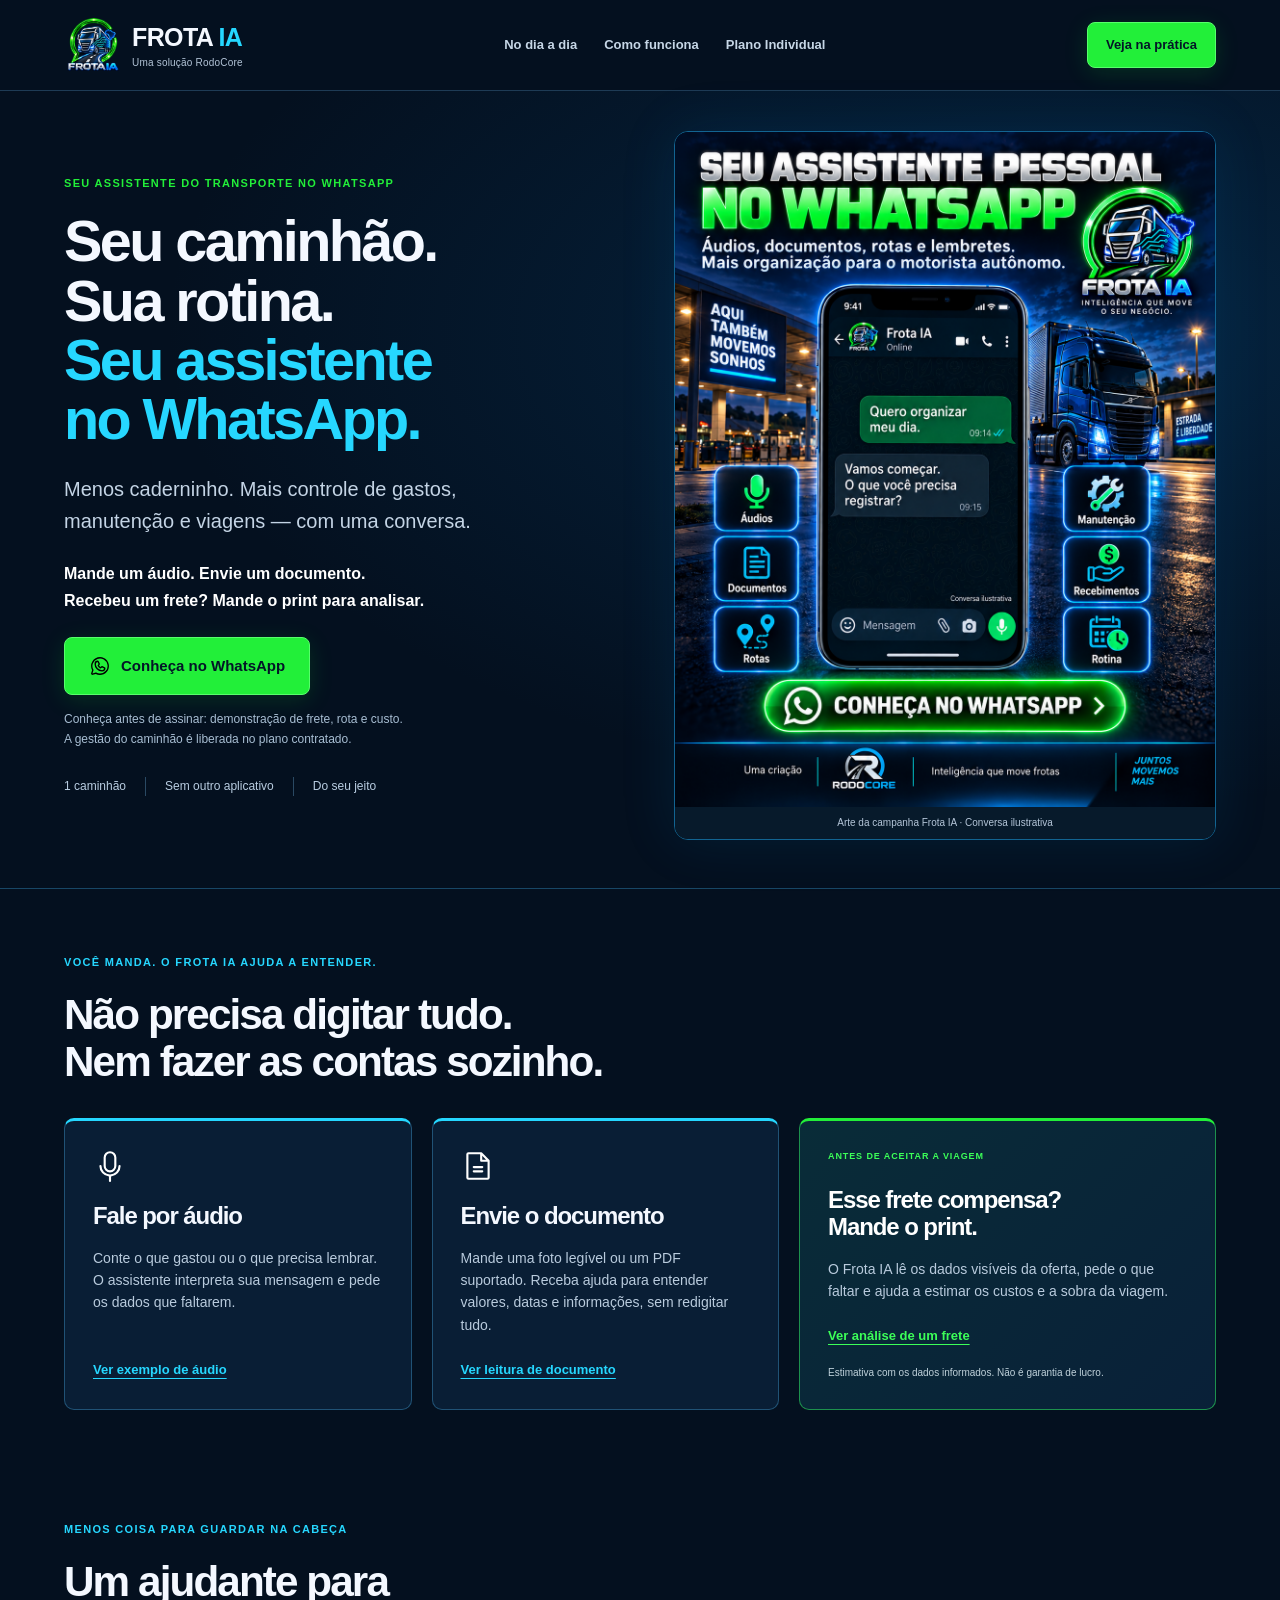
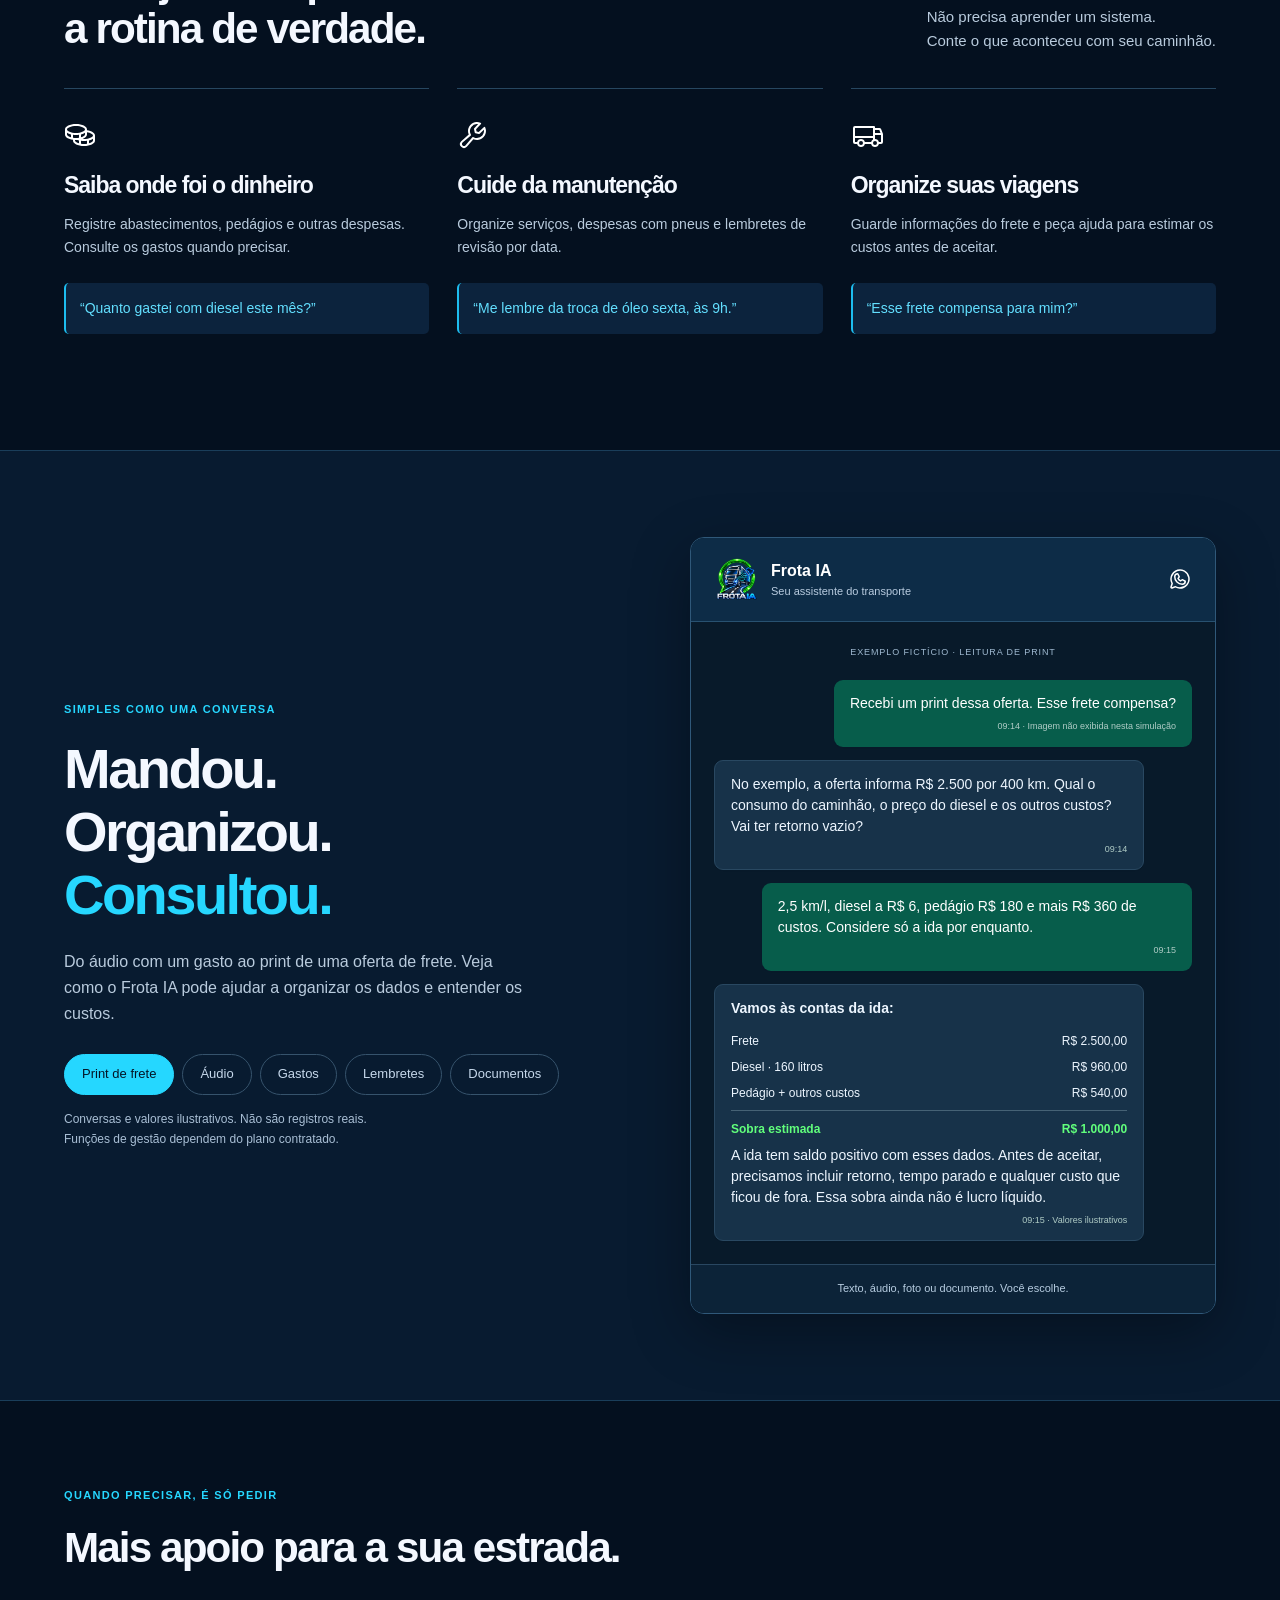
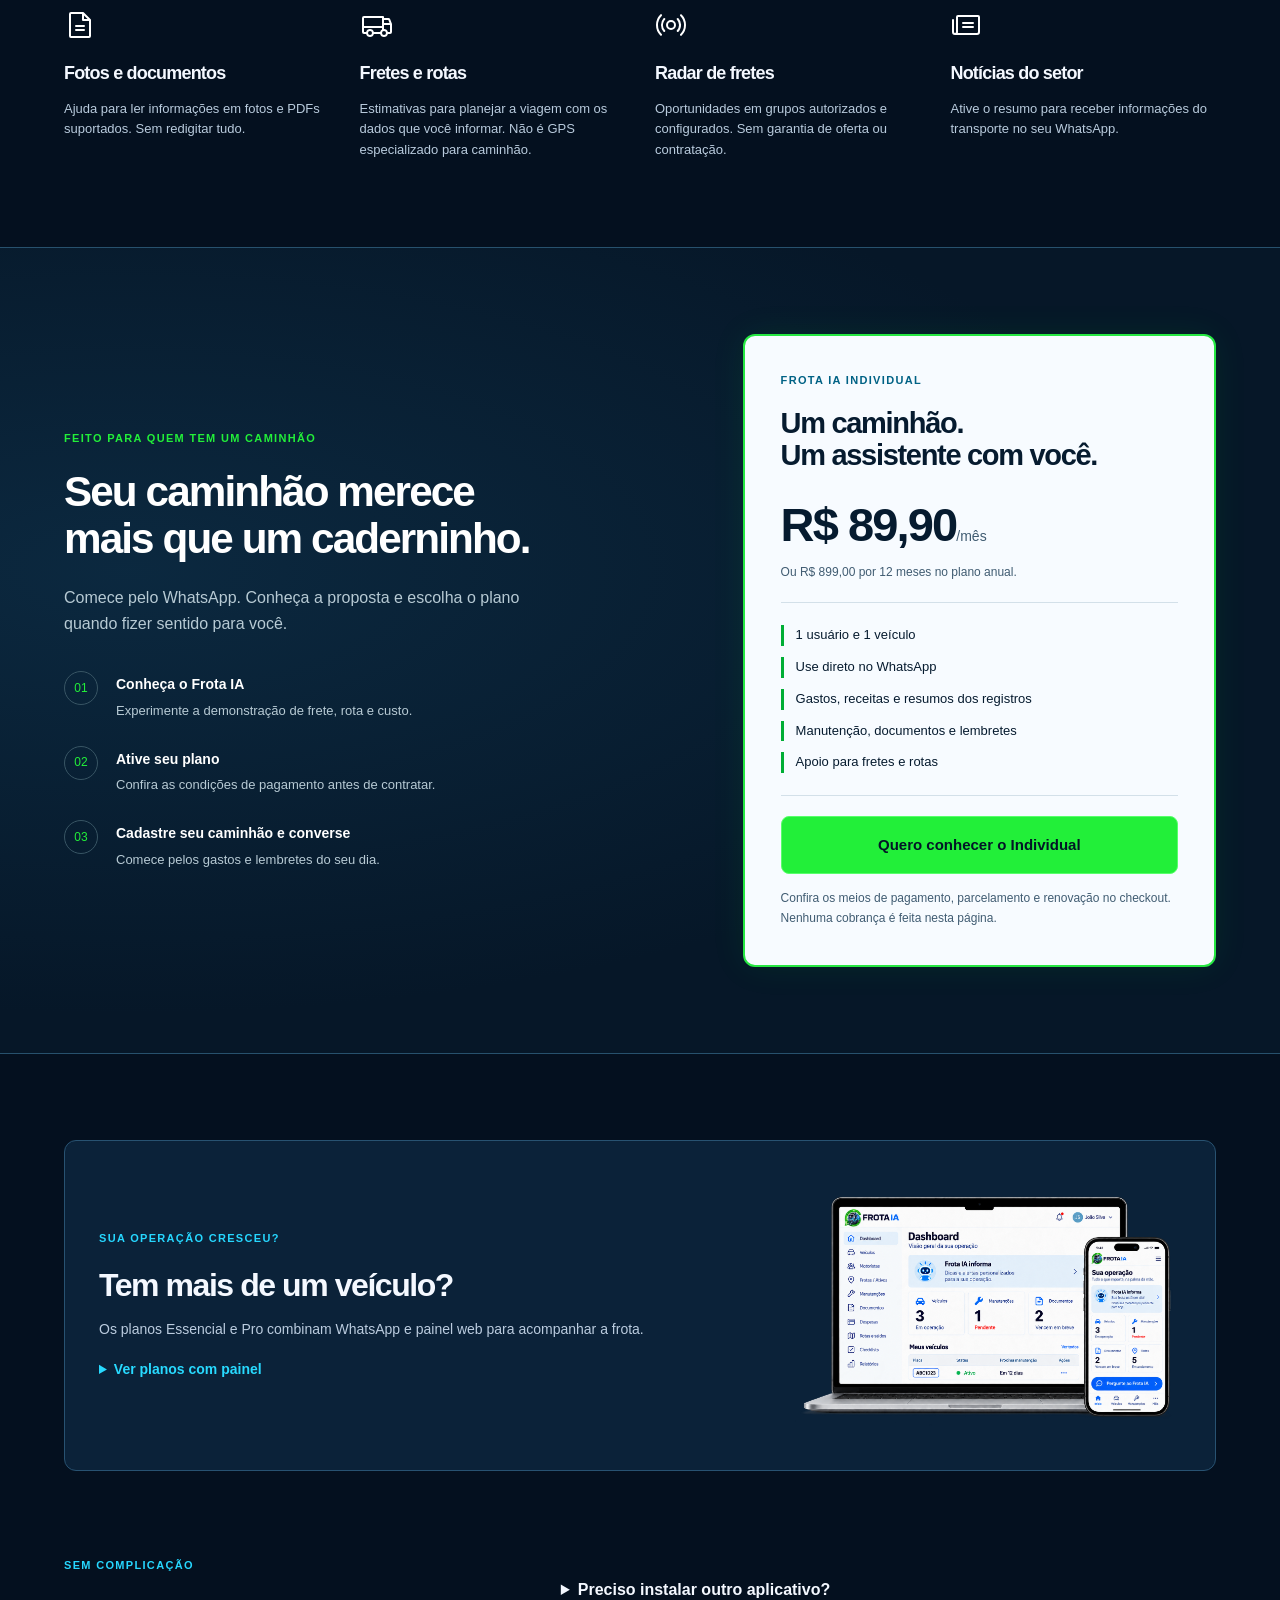
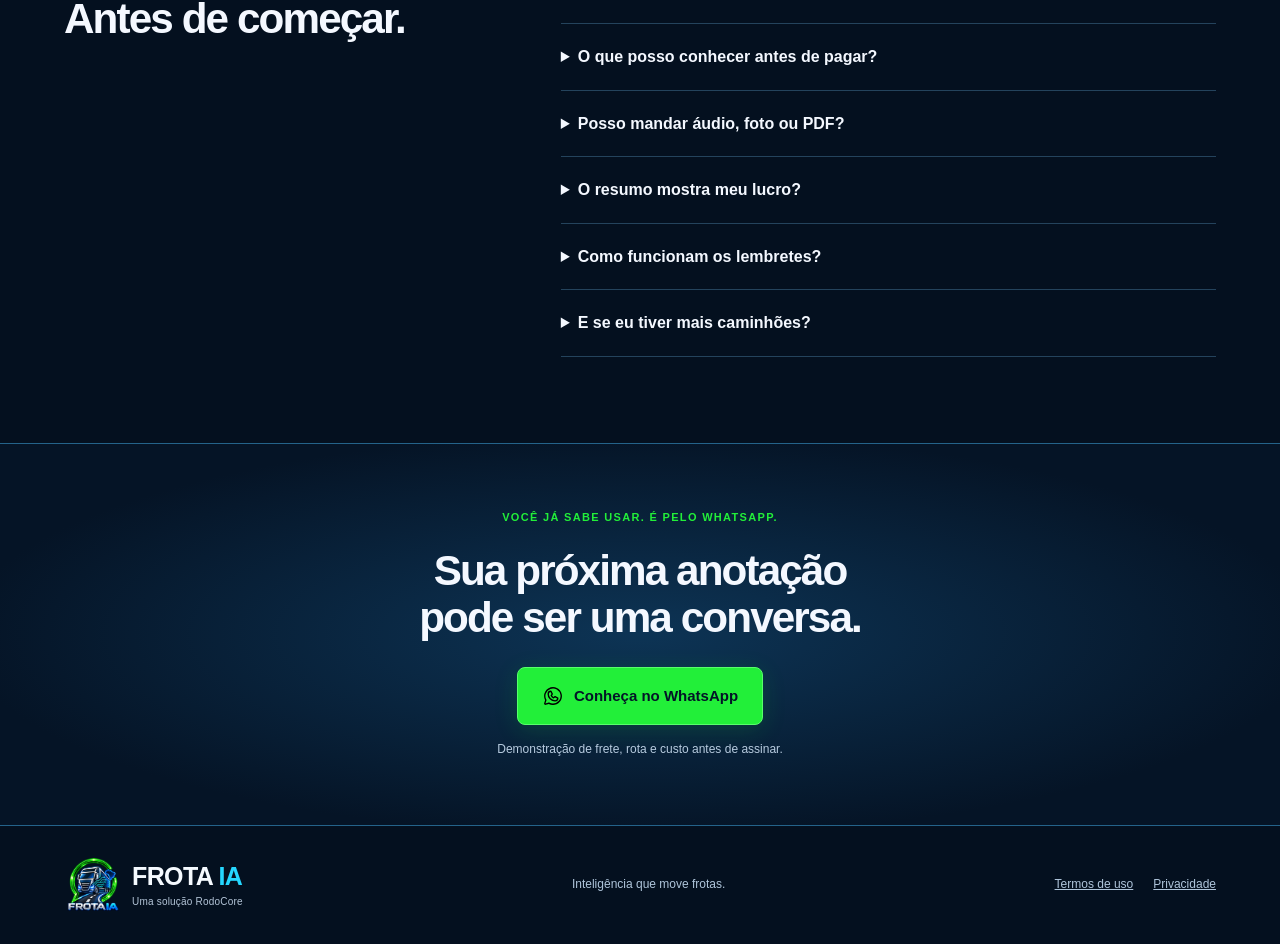
==== index.html @ 6ccd9718 "Publica layout aprovado com identidade verde e foco no WhatsApp" ====
<!doctype html>
<html lang="pt-BR">
<head><meta charset="utf-8"><meta name="viewport" content="width=device-width,initial-scale=1"><meta name="description" content="Seu assistente do transporte no WhatsApp. Envie áudio, fotos, documentos e prints de frete. Organize gastos, manutenção e viagens."><link rel="canonical" href="https://landepage.frotaia.app.br/"><meta property="og:title" content="Frota IA | Seu assistente do transporte no WhatsApp"><meta property="og:description" content="Menos caderninho. Mais controle de gastos, manutenção e viagens — com uma conversa."><meta property="og:image" content="https://landepage.frotaia.app.br/assets/post-assistente-whatsapp.png"><meta property="og:type" content="website"><title>Frota IA | Seu assistente do transporte no WhatsApp</title><link rel="icon" href="assets/logo-verde-transparente.png"><link rel="stylesheet" href="previa-v1.css"><link rel="stylesheet" href="previa-marca.css"></head>
<body>

<a class="skip" href="#conteudo">Pular para o conteúdo</a>
<header><div class="wrap header"><a class="brand" href="#conteudo" aria-label="Frota IA, início"><img src="assets/logo-verde-transparente.png" alt="" width="48" height="48"><span>FROTA <b>IA</b><small>Uma solução RodoCore</small></span></a><nav aria-label="Menu principal"><a href="#rotina">No dia a dia</a><a href="#exemplo">Como funciona</a><a href="#plano">Plano Individual</a></nav><a class="button compact" href="#exemplo">Veja na prática</a></div></header>
<main id="conteudo">
<section class="hero"><div class="wrap hero-grid"><div class="hero-copy"><p class="eyebrow">SEU ASSISTENTE DO TRANSPORTE NO WHATSAPP</p><h1>Seu caminhão.<br>Sua rotina.<br><em>Seu assistente<br>no WhatsApp.</em></h1><p class="lead">Menos caderninho. Mais controle de gastos, manutenção e viagens — com uma conversa.</p><p class="formats"><strong>Mande um áudio. Envie um documento.<br>Recebeu um frete? Mande o print para analisar.</strong></p><a class="button" href="https://wa.me/5541997454382?text=Quero+testar+o+Frota+IA+gr%C3%A1tis" target="_blank" rel="noopener"><img src="assets/icons/whatsapp-logo.svg" alt="">Conheça no WhatsApp</a><p class="fine">Conheça antes de assinar: demonstração de frete, rota e custo.<br>A gestão do caminhão é liberada no plano contratado.</p><div class="hero-foot"><span>1 caminhão</span><span>Sem outro aplicativo</span><span>Do seu jeito</span></div></div><figure class="hero-image brand-art"><img src="assets/post-assistente-whatsapp.png" alt="Arte Frota IA: assistente pessoal no WhatsApp para o motorista autônomo, com áudio, documentos, rotas, manutenção e lembretes." width="1122" height="1402"><figcaption>Arte da campanha Frota IA · Conversa ilustrativa</figcaption></figure></div></section>
<section class="input-value section" aria-labelledby="facilidades"><div class="wrap"><p class="eyebrow">VOCÊ MANDA. O FROTA IA AJUDA A ENTENDER.</p><h2 id="facilidades">Não precisa digitar tudo.<br>Nem fazer as contas sozinho.</h2><div class="input-cards"><article><img src="assets/icons/microphone.svg" alt=""><h3>Fale por áudio</h3><p>Conte o que gastou ou o que precisa lembrar. O assistente interpreta sua mensagem e pede os dados que faltarem.</p><a href="#exemplo" data-open-example="audio">Ver exemplo de áudio</a></article><article><img src="assets/icons/file-text.svg" alt=""><h3>Envie o documento</h3><p>Mande uma foto legível ou um PDF suportado. Receba ajuda para entender valores, datas e informações, sem redigitar tudo.</p><a href="#exemplo" data-open-example="documento">Ver leitura de documento</a></article><article class="freight-highlight"><span class="feature-label">ANTES DE ACEITAR A VIAGEM</span><h3>Esse frete compensa?<br>Mande o print.</h3><p>O Frota IA lê os dados visíveis da oferta, pede o que faltar e ajuda a estimar os custos e a sobra da viagem.</p><a href="#exemplo" data-open-example="frete">Ver análise de um frete</a><small>Estimativa com os dados informados. Não é garantia de lucro.</small></article></div></div></section>
<section class="section" id="rotina"><div class="wrap"><div class="section-heading"><div><p class="eyebrow">MENOS COISA PARA GUARDAR NA CABEÇA</p><h2>Um ajudante para<br>a rotina de verdade.</h2></div><p>Não precisa aprender um sistema.<br>Conte o que aconteceu com seu caminhão.</p></div><div class="benefits">
<article><img src="assets/icons/coins.svg" alt=""><h3>Saiba onde foi o dinheiro</h3><p>Registre abastecimentos, pedágios e outras despesas. Consulte os gastos quando precisar.</p><blockquote>“Quanto gastei com diesel este mês?”</blockquote></article>
<article><img src="assets/icons/wrench.svg" alt=""><h3>Cuide da manutenção</h3><p>Organize serviços, despesas com pneus e lembretes de revisão por data.</p><blockquote>“Me lembre da troca de óleo sexta, às 9h.”</blockquote></article>
<article><img src="assets/icons/truck.svg" alt=""><h3>Organize suas viagens</h3><p>Guarde informações do frete e peça ajuda para estimar os custos antes de aceitar.</p><blockquote>“Esse frete compensa para mim?”</blockquote></article>
</div></div></section>
<section class="example section" id="exemplo"><div class="wrap example-grid"><div><p class="eyebrow">SIMPLES COMO UMA CONVERSA</p><h2>Mandou.<br>Organizou.<br><em>Consultou.</em></h2><p class="description">Do áudio com um gasto ao print de uma oferta de frete. Veja como o Frota IA pode ajudar a organizar os dados e entender os custos.</p><div class="tabs" role="tablist" aria-label="Exemplos de conversa"><button role="tab" id="tab-frete" aria-selected="false" aria-controls="conversa" data-example="frete" tabindex="-1">Print de frete</button><button role="tab" id="tab-audio" aria-selected="false" aria-controls="conversa" data-example="audio" tabindex="-1">Áudio</button><button role="tab" id="tab-gastos" aria-selected="true" aria-controls="conversa" data-example="gastos">Gastos</button><button role="tab" id="tab-lembrete" aria-selected="false" aria-controls="conversa" data-example="lembrete" tabindex="-1">Lembretes</button><button role="tab" id="tab-documento" aria-selected="false" aria-controls="conversa" data-example="documento" tabindex="-1">Documentos</button></div><p class="fine dark">Conversas e valores ilustrativos. Não são registros reais.<br>Funções de gestão dependem do plano contratado.</p></div><div class="chat"><div class="chat-head"><img src="assets/logo-verde-transparente.png" alt="" width="45" height="45"><div><strong>Frota IA</strong><small>Seu assistente do transporte</small></div><img class="whatsapp" src="assets/icons/whatsapp-logo.svg" alt="WhatsApp"></div><div class="chat-body" id="conversa" role="tabpanel" aria-labelledby="tab-gastos" tabindex="0" aria-live="polite"><span class="chat-date">EXEMPLO DE CONVERSA</span><p class="bubble sent">Paguei R$ 180 de pedágio hoje.<small>09:14</small></p><p class="bubble received">Pedágio de R$ 180 para o seu caminhão, na data de hoje. Posso registrar?<small>09:14</small></p><p class="bubble sent">Pode. Quanto deu de despesas hoje?<small>09:15</small></p><div class="bubble received"><strong>Pedágio registrado.</strong><p>Neste exemplo, suas despesas de hoje são:</p><dl><div><dt>Diesel</dt><dd>R$ 1.200,00</dd></div><div><dt>Pedágio</dt><dd>R$ 180,00</dd></div><div class="total"><dt>Total registrado</dt><dd>R$ 1.380,00</dd></div></dl><small>09:15 · Dados ilustrativos</small></div></div><div class="chat-bottom">Texto, áudio, foto ou documento. Você escolhe.</div></div></div></section>
<section class="section extras"><div class="wrap"><p class="eyebrow">QUANDO PRECISAR, É SÓ PEDIR</p><h2>Mais apoio para a sua estrada.</h2><div class="extra-grid"><article><img src="assets/icons/file-text.svg" alt=""><h3>Fotos e documentos</h3><p>Ajuda para ler informações em fotos e PDFs suportados. Sem redigitar tudo.</p></article><article><img src="assets/icons/truck.svg" alt=""><h3>Fretes e rotas</h3><p>Estimativas para planejar a viagem com os dados que você informar. Não é GPS especializado para caminhão.</p></article><article><img src="assets/icons/broadcast.svg" alt=""><h3>Radar de fretes</h3><p>Oportunidades em grupos autorizados e configurados. Sem garantia de oferta ou contratação.</p></article><article><img src="assets/icons/newspaper.svg" alt=""><h3>Notícias do setor</h3><p>Ative o resumo para receber informações do transporte no seu WhatsApp.</p></article></div></div></section>
<section class="section pricing" id="plano"><div class="wrap pricing-grid"><div><p class="eyebrow">FEITO PARA QUEM TEM UM CAMINHÃO</p><h2>Seu caminhão merece<br>mais que um caderninho.</h2><p class="description">Comece pelo WhatsApp. Conheça a proposta e escolha o plano quando fizer sentido para você.</p><ol class="steps"><li><span>01</span><div><strong>Conheça o Frota IA</strong><p>Experimente a demonstração de frete, rota e custo.</p></div></li><li><span>02</span><div><strong>Ative seu plano</strong><p>Confira as condições de pagamento antes de contratar.</p></div></li><li><span>03</span><div><strong>Cadastre seu caminhão e converse</strong><p>Comece pelos gastos e lembretes do seu dia.</p></div></li></ol></div><article class="price-card"><p class="plan-label">FROTA IA INDIVIDUAL</p><h3>Um caminhão.<br>Um assistente com você.</h3><p class="price">R$ 89,90<span>/mês</span></p><p class="annual">Ou R$ 899,00 por 12 meses no plano anual.</p><ul><li>1 usuário e 1 veículo</li><li>Use direto no WhatsApp</li><li>Gastos, receitas e resumos dos registros</li><li>Manutenção, documentos e lembretes</li><li>Apoio para fretes e rotas</li></ul><a class="button" href="https://wa.me/5541997454382?text=Quero+assinar+o+Frota+IA+Individual+por+R%2489%2C90%2Fm%C3%AAs." target="_blank" rel="noopener">Quero conhecer o Individual</a><p class="fine dark">Confira os meios de pagamento, parcelamento e renovação no checkout. Nenhuma cobrança é feita nesta página.</p></article></div></section>
<section class="section fleet"><div class="wrap fleet-box"><div><p class="eyebrow">SUA OPERAÇÃO CRESCEU?</p><h2>Tem mais de um veículo?</h2><p>Os planos Essencial e Pro combinam WhatsApp e painel web para acompanhar a frota.</p><details><summary>Ver planos com painel</summary><div class="fleet-plans"><article><h3>Essencial</h3><p><strong>R$ 149,90/mês</strong> · Até 3 veículos</p><a href="https://wa.me/5541997454382?text=Quero+contratar+o+Frota+IA+Essencial." target="_blank" rel="noopener">Conhecer Essencial</a></article><article><h3>Pro</h3><p><strong>R$ 249,90/mês</strong> · Até 10 veículos</p><a href="https://wa.me/5541997454382?text=Quero+contratar+o+Frota+IA+Pro." target="_blank" rel="noopener">Conhecer Pro</a></article></div><p>Acima de 10 veículos: proposta personalizada pelo atendimento comercial. <a href="https://wa.me/5541997454382?text=Quero+conhecer+o+Frota+IA+Empresas+para+uma+frota+com+mais+de+10+ve%C3%ADculos." target="_blank" rel="noopener">Falar sobre o plano Empresas</a></p></details></div><img src="assets/panel-devices-verde.png" alt="Ilustração do painel web nos planos Essencial e Pro" loading="lazy"></div></section>
<section class="section faq"><div class="wrap faq-grid"><div><p class="eyebrow">SEM COMPLICAÇÃO</p><h2>Antes de começar.</h2></div><div><details><summary>Preciso instalar outro aplicativo?</summary><p>Não. O plano Individual funciona pelo WhatsApp. O painel web é oferecido nos planos Essencial e Pro.</p></details><details><summary>O que posso conhecer antes de pagar?</summary><p>A demonstração apresenta frete, rota e custo. Os registros e as ferramentas de gestão são disponibilizados conforme o plano contratado. Enviar uma foto ou um áudio não libera, por si só, todas as funções.</p></details><details><summary>Posso mandar áudio, foto ou PDF?</summary><p>Sim, nos formatos suportados. Se um arquivo estiver ilegível ou faltar uma informação, o assistente pode pedir confirmação ou reenvio. A leitura não substitui validação fiscal ou documental.</p></details><details><summary>O resumo mostra meu lucro?</summary><p>O resumo usa as receitas e despesas que foram registradas. Se houver gastos não informados, o resultado estará incompleto. As estimativas de viagem dependem dos dados fornecidos.</p></details><details><summary>Como funcionam os lembretes?</summary><p>Informe o compromisso, a data e o horário. Confira a confirmação do agendamento. Lembretes não substituem as recomendações de manutenção do fabricante.</p></details><details><summary>E se eu tiver mais caminhões?</summary><p>Conheça os planos com painel: Essencial para até 3 veículos e Pro para até 10. Acima disso, o atendimento comercial prepara uma proposta.</p></details></div></div></section>
<section class="closing"><div class="wrap"><p class="eyebrow">VOCÊ JÁ SABE USAR. É PELO WHATSAPP.</p><h2>Sua próxima anotação<br>pode ser uma conversa.</h2><a class="button" href="https://wa.me/5541997454382?text=Quero+testar+o+Frota+IA+gr%C3%A1tis" target="_blank" rel="noopener"><img src="assets/icons/whatsapp-logo.svg" alt="">Conheça no WhatsApp</a><p class="fine">Demonstração de frete, rota e custo antes de assinar.</p></div></section>
</main><footer class="wrap"><div class="brand"><img src="assets/logo-verde-transparente.png" alt="" width="42" height="42"><span>FROTA <b>IA</b><small>Uma solução RodoCore</small></span></div><p>Inteligência que move frotas.</p><div><a href="termos-e-privacidade.html#termos" target="_blank" rel="noopener">Termos de uso</a><a href="termos-e-privacidade.html#privacidade" target="_blank" rel="noopener">Privacidade</a></div></footer>
<script src="previa-v1.js"></script></body></html>
---- previa-v1.css ----
:root{--navy:#0b2535;--muted:#516674;--green:#c4f564;--blue:#087a98;--line:#dce5e6;--paper:#f5f7f4}*{box-sizing:border-box}html{scroll-behavior:smooth;scroll-padding-top:90px}body{margin:0;font-family:Arial,Helvetica,sans-serif;color:var(--navy);background:white;line-height:1.6}a{color:inherit}img{max-width:100%;display:block}button{font:inherit}p,h1,h2,h3,figure{margin:0}h1,h2,h3{line-height:1.12;letter-spacing:-.045em}h1{font-size:clamp(42px,4.5vw,64px)}h2{font-size:clamp(32px,3.3vw,46px)}h3{font-size:23px}em{font-style:normal;color:var(--blue)}.wrap{width:min(1152px,calc(100% - 64px));margin:auto}.preview{text-align:center;background:var(--navy);color:#e1e8eb;padding:6px 16px;font-size:11px;letter-spacing:.08em}.skip{position:absolute;left:12px;top:-100px;background:white;padding:12px;z-index:9}.skip:focus{top:6px}header{background:#fff;border-bottom:1px solid var(--line)}.header{display:flex;align-items:center;justify-content:space-between;min-height:86px;gap:25px}.brand{display:flex;align-items:center;gap:10px;text-decoration:none;font-size:22px;line-height:1.2;font-weight:800;letter-spacing:-.04em}.brand b{color:var(--blue)}.brand small{display:block;color:var(--muted);font-size:10px;font-weight:400;letter-spacing:.02em;margin-top:5px}.header nav{display:flex;gap:27px;font-size:13px;font-weight:600}.header nav a{text-decoration:none}.header nav a:hover{color:var(--blue)}.button{display:inline-flex;align-items:center;justify-content:center;gap:10px;background:var(--green);color:var(--navy);font-size:15px;font-weight:700;border-radius:7px;padding:16px 24px;text-decoration:none;min-height:50px;transition:background .2s,transform .2s}.button:hover{background:#b1e553;transform:translateY(-2px)}.button img{width:22px;height:22px}.button.compact{padding:12px 18px;font-size:13px;min-height:44px}a:focus-visible,button:focus-visible,summary:focus-visible{outline:3px solid #168fbd;outline-offset:5px}.hero{background:var(--paper);padding:58px 0 48px}.hero-grid{display:grid;grid-template-columns:1.13fr 1fr;gap:56px;align-items:center}.eyebrow{font-size:11px;font-weight:700;letter-spacing:.12em;color:var(--blue);margin-bottom:20px}.lead{font-size:19px;line-height:1.6;max-width:470px;margin-top:23px;color:var(--muted)}.formats{font-size:14px;margin:16px 0 26px}.fine{font-size:11px;line-height:1.65;color:#c0d2db;margin-top:15px}.hero .fine{color:var(--muted)}.hero-foot{display:flex;gap:19px;margin-top:27px;font-size:11px;color:var(--muted)}.hero-foot span+span{border-left:1px solid #cbd5d3;padding-left:19px}.hero-image{position:relative;min-height:515px;border-radius:12px;overflow:hidden;background:var(--navy);align-self:stretch}.hero-image>img{position:absolute;width:100%;height:100%;object-fit:cover;object-position:67% center}.hero-image:after{content:"";position:absolute;inset:45% 0 0;background:linear-gradient(transparent,#061a2aeb)}.hero-image figcaption{position:absolute;bottom:35px;left:30px;right:20px;z-index:1;color:white}.hero-image figcaption span{font-size:10px;letter-spacing:.17em;color:var(--green)}.hero-image figcaption strong{display:block;font-size:28px;line-height:1.2;letter-spacing:-.03em;margin-top:13px}.section{padding:86px 0}.section-heading{display:flex;justify-content:space-between;align-items:flex-end;gap:25px;margin-bottom:35px}.section-heading>p{font-size:15px;color:var(--muted)}.benefits{display:grid;grid-template-columns:repeat(3,1fr);gap:28px}.benefits article{padding:30px 0;border-top:1px solid var(--line)}.benefits img,.extra-grid img{width:32px;height:32px;margin-bottom:22px}.benefits p,.extra-grid p{font-size:14px;color:var(--muted);margin-top:15px}.benefits blockquote{margin:25px 0 0;font-size:13px;color:var(--blue);background:#f2f6f7;border-radius:5px;padding:14px}.example{background:#edf3f1}.example-grid{display:grid;grid-template-columns:1fr 1fr;gap:100px;align-items:center}.example h2{font-size:56px}.description{font-size:16px;color:var(--muted);margin-top:23px;max-width:460px}.tabs{display:flex;gap:8px;margin-top:28px;flex-wrap:wrap}.tabs button{cursor:pointer;border:1px solid #c8d6d4;background:transparent;color:var(--navy);border-radius:30px;padding:9px 17px;font-size:13px}.tabs button[aria-selected=true]{background:var(--navy);border-color:var(--navy);color:white}.fine.dark{color:var(--muted)}.chat{background:#f6f8f7;border:1px solid #d0dcda;border-radius:14px;overflow:hidden;box-shadow:0 18px 50px #163b3910}.chat-head{padding:19px 23px;background:var(--navy);color:white;display:flex;align-items:center;gap:12px}.chat-head small{display:block;font-size:11px;color:#b5c9d1}.chat-head .whatsapp{width:24px;margin-left:auto;filter:brightness(0) invert(1)}.chat-body{min-height:425px;padding:23px;display:flex;align-items:flex-start;flex-direction:column;gap:13px}.chat-date{font-size:9px;color:var(--muted);align-self:center;letter-spacing:.1em;margin-bottom:8px}.bubble{max-width:90%;border-radius:9px;padding:13px 16px;font-size:14px;line-height:1.5;box-shadow:0 1px 1px #13232a0a}.sent{align-self:flex-end;background:#d9edc2}.received{background:white;border:1px solid #e1e7e5}.bubble small{font-size:9px;color:#617669;display:block;text-align:right;margin-top:6px}.bubble>p{margin-top:7px}.bubble dl{margin:13px 0 0;font-size:12px}.bubble dl>div{display:flex;justify-content:space-between;gap:24px;margin-top:8px}.bubble dd{margin:0;white-space:nowrap}.bubble .total{border-top:1px solid var(--line);padding-top:9px;font-weight:bold}.chat-bottom{padding:15px;text-align:center;border-top:1px solid var(--line);font-size:11px;color:var(--muted);background:white}.extra-grid{display:grid;grid-template-columns:repeat(4,1fr);gap:30px;margin-top:38px}.extra-grid h3{font-size:18px}.extra-grid p{font-size:13px}.pricing{background:var(--navy);color:white}.pricing .eyebrow{color:var(--green)}.pricing .description,.steps p{color:#b7cad4}.pricing-grid{display:grid;grid-template-columns:1.1fr .9fr;gap:100px;align-items:center}.steps{list-style:none;margin:35px 0 0;padding:0;display:grid;gap:24px}.steps li{display:flex;gap:18px}.steps span{color:var(--green);font-size:12px;border:1px solid #385564;border-radius:50%;min-width:34px;height:34px;display:grid;place-items:center}.steps strong{font-size:14px}.steps p{font-size:13px;margin-top:4px}.price-card{background:white;color:var(--navy);padding:36px;border-radius:12px}.plan-label{font-size:11px;letter-spacing:.12em;font-weight:700;color:var(--blue);margin-bottom:17px}.price-card h3{font-size:29px}.price{font-size:47px;letter-spacing:-.04em;font-weight:bold;margin-top:25px;line-height:1.2}.price span{font-size:14px;font-weight:400;letter-spacing:0;color:var(--muted)}.annual{font-size:12px;color:var(--muted);margin-top:10px}.price-card ul{list-style:none;padding:22px 0;margin:20px 0;border-block:1px solid var(--line);display:grid;gap:11px;font-size:13px}.price-card li{border-left:3px solid #b5df75;padding-left:12px}.price-card .button{width:100%}.fleet{padding-bottom:0}.fleet-box{border:1px solid var(--line);border-radius:12px;padding:34px;display:grid;grid-template-columns:1.35fr .8fr;align-items:center;gap:45px}.fleet h2{font-size:32px}.fleet p:not(.eyebrow){font-size:14px;color:var(--muted);margin-top:14px}.fleet summary{font-size:14px;color:var(--blue);font-weight:bold;margin-top:18px;cursor:pointer}.fleet-plans{display:grid;gap:20px;margin-top:24px}.fleet-plans h3{font-size:19px}.fleet-plans a{display:inline-block;font-size:13px;margin-top:9px}.faq-grid{display:grid;grid-template-columns:.8fr 1.2fr;gap:60px}.faq details{border-bottom:1px solid var(--line)}.faq summary{padding:20px 24px 20px 0;cursor:pointer;font-size:15px;font-weight:bold}.faq details p{font-size:14px;color:var(--muted);padding:0 0 22px}.closing{background:var(--paper);text-align:center;padding:65px 0}.closing .button{margin-top:26px}.closing .fine{color:var(--muted)}footer{padding-block:30px;display:flex;align-items:center;justify-content:space-between;gap:25px}footer p,footer a{font-size:12px;color:var(--muted)}footer>div:last-child{display:flex;gap:20px}
@media(max-width:900px){.header nav{display:none}.hero-grid{gap:30px}.hero-image{min-height:490px}.example-grid,.pricing-grid{gap:45px}.extra-grid{grid-template-columns:repeat(2,1fr)}.example h2{font-size:45px}.hero-foot{gap:10px}.hero-foot span+span{padding-left:10px}.benefits{gap:20px}.price-card{padding:27px}.price{font-size:39px}}
@media(max-width:650px){.wrap{width:calc(100% - 40px)}.preview{font-size:9px}.header{min-height:73px;gap:10px}.brand{font-size:18px}.brand img{width:40px;height:40px}.button.compact{font-size:11px;padding:10px 13px}.hero{padding:34px 0}.hero-grid,.example-grid,.pricing-grid,.faq-grid,.fleet-box{grid-template-columns:1fr}.hero-grid{gap:28px}h1{font-size:43px}.eyebrow{font-size:9px;margin-bottom:17px}.lead{font-size:17px;margin-top:20px}.formats{font-size:13px}.hero .button{width:100%}.hero .fine{font-size:10px}.hero-foot{justify-content:space-between;font-size:10px}.hero-image{min-height:235px;max-height:235px}.hero-image>img{object-position:65% 50%}.hero-image figcaption{left:22px;bottom:24px}.hero-image figcaption strong{font-size:23px}.section{padding:52px 0}.section-heading{display:block;margin-bottom:25px}.section-heading>p{margin-top:20px;font-size:14px}.benefits{grid-template-columns:1fr;gap:0}.benefits article{padding:24px 0}.benefits img{margin-bottom:15px;width:28px;height:28px}.benefits blockquote{margin-top:17px}.example h2{font-size:43px}.example-grid{gap:28px}.chat-body{padding:17px;min-height:425px}.bubble{font-size:13px;max-width:94%}.extra-grid{gap:28px 20px}.extra-grid h3{font-size:17px}.extra-grid p{font-size:12px}.pricing-grid{gap:32px}.price{font-size:44px}.fleet{padding-bottom:0}.fleet-box{padding:25px;gap:18px}.fleet-box>img{max-height:175px;object-fit:contain;justify-self:center}.faq-grid{gap:18px}.closing{padding:49px 0}.closing h2{font-size:34px}footer{flex-wrap:wrap;gap:20px}footer>p{display:none}footer>div:last-child{width:100%}.description{font-size:15px}.hero-image figcaption span{font-size:9px}}
.input-value{padding-bottom:25px}.input-cards{display:grid;grid-template-columns:1fr 1fr 1.2fr;gap:20px;margin-top:32px}.input-cards article{padding:28px;border:1px solid var(--line);border-radius:12px;background:var(--paper);display:flex;flex-direction:column;align-items:flex-start}.input-cards img{width:34px;height:34px;margin-bottom:20px}.input-cards h3{font-size:24px}.input-cards p{font-size:14px;color:var(--muted);margin:17px 0 23px}.input-cards a{font-size:13px;font-weight:bold;color:var(--blue);margin-top:auto;text-underline-offset:4px}.input-cards .freight-highlight{background:var(--navy);color:white;border-color:var(--navy)}.freight-highlight p{color:#d0e0e7}.freight-highlight a{color:var(--green)}.feature-label{color:var(--green);font-size:9px;letter-spacing:.1em;font-weight:bold;margin-bottom:24px}.freight-highlight small{font-size:10px;color:#c0d2db;margin-top:18px}.formats strong{font-weight:600;line-height:1.7}.example .chat-body{min-height:520px}@media(max-width:760px){.input-cards{grid-template-columns:1fr;gap:14px}.input-cards article{padding:25px}.input-value{padding-bottom:10px}.input-cards img{margin-bottom:14px}.input-cards p{margin:14px 0 20px}.tabs{gap:7px}.tabs button{font-size:12px;padding:9px 13px}}@media(prefers-reduced-motion:reduce){html{scroll-behavior:auto}*{transition:none!important}}
---- previa-marca.css ----
/* Prévia isolada: identidade baseada nas artes fornecidas, sem alterar produção. */
:root{--navy:#041426;--muted:#b4c5d8;--green:#22ef39;--blue:#26d7ff;--line:#213b56;--paper:#091e35}
body{background:#04101f;color:#f4f8ff}
.preview{background:#0c2339;color:#c5d5e6}
header{background:#04101f;border-bottom:1px solid #1e3b55}
.header{min-height:90px}.brand{font-size:25px;letter-spacing:-.025em}.brand img{width:58px;height:58px}.brand b{color:#25d7ff}.brand small{color:#b4c5d8}.header nav{color:#c6d6e6}
.button{background:#22ef39;color:#031527;border:1px solid #57ff6b;box-shadow:0 5px 24px #13ec3124;font-weight:800;border-radius:8px}
.button:hover{background:#4dff61;box-shadow:0 6px 30px #13ec3145}
.button img{filter:brightness(0)}
.hero{padding:40px 0 48px;background:radial-gradient(ellipse at 85% 30%,#06437366,transparent 60%),#04101f;border-bottom:1px solid #184766}
.hero-grid{grid-template-columns:1.03fr 1fr;gap:52px}
.hero h1{font-size:clamp(44px,4.5vw,64px);letter-spacing:-.045em;line-height:1.03;font-weight:800}
.hero h1 em{color:#26d7ff}
.hero .eyebrow{color:#22ef39;font-size:11px}
.lead{color:#c4d4e5;font-size:20px;max-width:460px}
.formats{color:white;font-size:16px;margin:23px 0}
.hero .fine{color:#a8bed3;font-size:12px}.hero-foot{color:#b9cde1;font-size:12px}.hero-foot span+span{border-color:#2a4963}
.hero-image.brand-art{min-height:0;max-height:none;align-self:center;background:#04101f;border:1px solid #126491;border-radius:14px;box-shadow:0 0 55px #087fd320;overflow:hidden}
.hero-image.brand-art>img{position:relative;width:100%;height:auto;object-fit:contain}
.hero-image.brand-art:after{display:none}
.hero-image.brand-art figcaption{position:static;font-size:10px;text-align:center;padding:8px;color:#b4c5d8;background:#071a2b}
.eyebrow{color:#26d7ff}
.input-value{padding-top:65px}
.input-cards article{background:#091e35;border:1px solid #205275;border-top:3px solid #25d7ff;border-radius:10px}
.input-cards article img,.benefits img,.extra-grid img{filter:brightness(0) invert(1)}
.input-cards .freight-highlight{background:linear-gradient(135deg,#092c38,#092038);border:1px solid #1d914d;border-top:3px solid #22ef39}
.input-cards p,.benefits p,.extra-grid p,.description,.section-heading>p{color:#b9cbdd}
.input-cards a{color:#26d7ff}.freight-highlight a,.feature-label{color:#3cff58}
.benefits article{border-color:#274760}.benefits blockquote{background:#0c233d;color:#63dfff;border-left:2px solid #1dbdef;font-size:14px}
.example{background:#081b30;border-block:1px solid #1a3e5a}
.tabs button{color:#c6d8eb;border-color:#36536c}.tabs button[aria-selected=true]{color:#031527;background:#25d7ff;border-color:#25d7ff}
.fine.dark{color:#a9bfd5;font-size:12px}
.chat{background:#071625;border:1px solid #2f5879;box-shadow:0 18px 60px #0005}
.chat-head{background:#0d2c47;border-bottom:1px solid #285170}.chat-head small{color:#b9cce0}
.chat-body{background:#081a2a}.chat-date{color:#9fb9d0}
.bubble{font-size:14px}.sent{background:#075d4b;color:#fff}.received{background:#173249;border-color:#294861;color:#edf6ff}
.bubble small{color:#b0ccc6}.bubble .total{border-color:#466275;color:#61ff7c}.chat-bottom{background:#0c2338;border-color:#294761;color:#b6cce0}
.pricing{background:radial-gradient(ellipse at 10% 40%,#10385488,transparent 65%),#061728;border-block:1px solid #27516d}
.price-card{background:#f7fbff;color:#061b2f;border:2px solid #26e742;box-shadow:0 0 35px #13e84215}
.price-card .plan-label{color:#006285}.price-card .price span,.price-card .annual,.price-card .fine{color:#405c72}
.price-card ul{border-color:#d3e0e9}.price-card li{border-left-color:#00ae35}.price-card .button{box-shadow:none}
.fleet-box{background:#0b2239;border-color:#285271}.fleet p:not(.eyebrow){color:#bbccdf}.fleet summary,.fleet-plans a{color:#28daff}.fleet-box>img{border-radius:8px}
.faq details{border-color:#24435c}.faq details p{color:#b8cbde}.faq summary{font-size:16px}
.closing{background:radial-gradient(ellipse at center,#0d3455,#051426 75%);border-block:1px solid #24638a}
.closing .eyebrow{color:#22ef39}.closing .fine{color:#b7cbdf;font-size:12px}
footer{color:#f5faff}footer p,footer a{color:#afc5db}
.skip{color:#041426}a:focus-visible,button:focus-visible,summary:focus-visible{outline-color:#26d7ff}
@media(max-width:900px){.hero-grid{gap:30px}.hero h1{font-size:49px}}
@media(max-width:650px){.hero-grid{grid-template-columns:1fr}.hero-copy{min-width:0}}
@media(max-width:650px){.header{min-height:77px}.brand{font-size:20px}.brand img{width:44px;height:44px}.hero{padding:34px 0}.hero-grid{gap:30px}.hero h1{font-size:44px;line-height:1.06}.hero .eyebrow{font-size:9px}.lead{font-size:18px}.formats{font-size:14px}.hero .fine{font-size:11px}.hero-foot{font-size:10px}.hero-image.brand-art{width:100%;max-width:420px;justify-self:center}.hero-image.brand-art figcaption{font-size:9px}.input-value{padding-top:48px}.input-cards h3{font-size:25px}.button{font-size:14px}.price-card .fine{font-size:12px}}
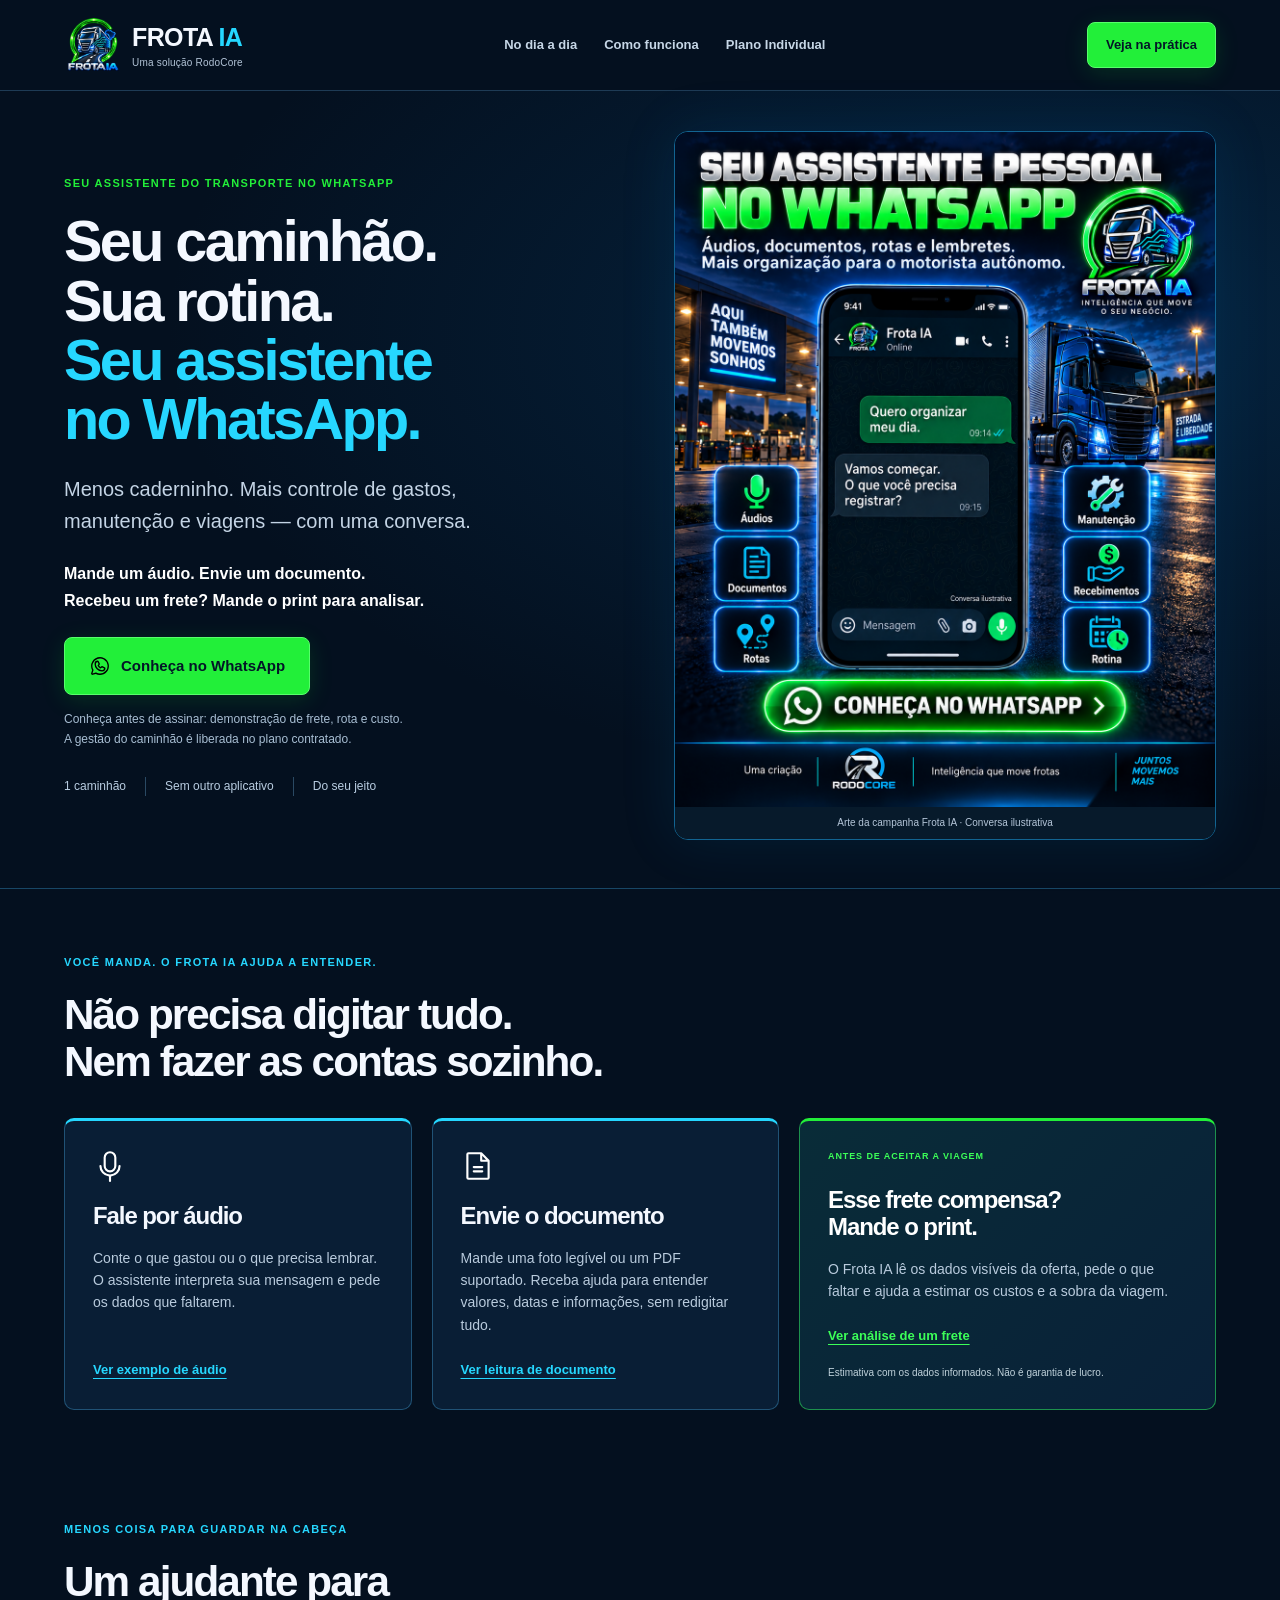
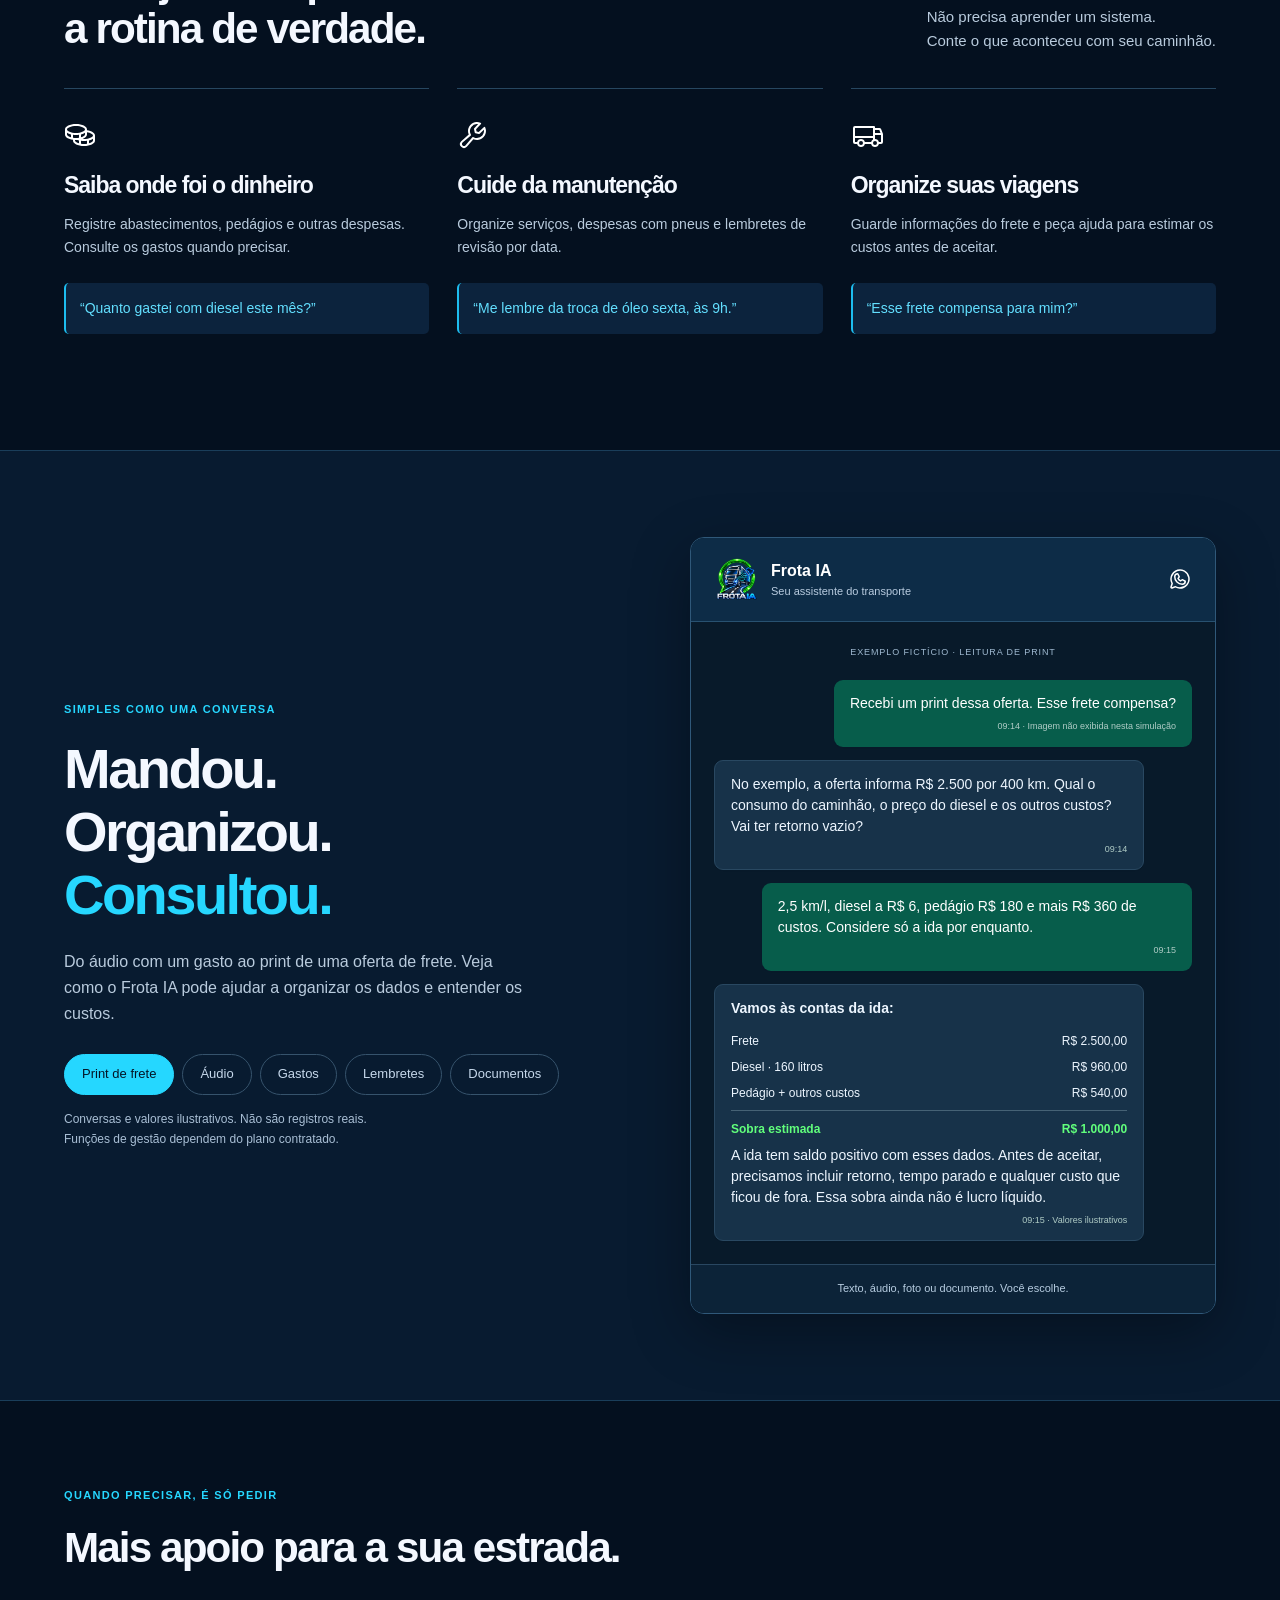
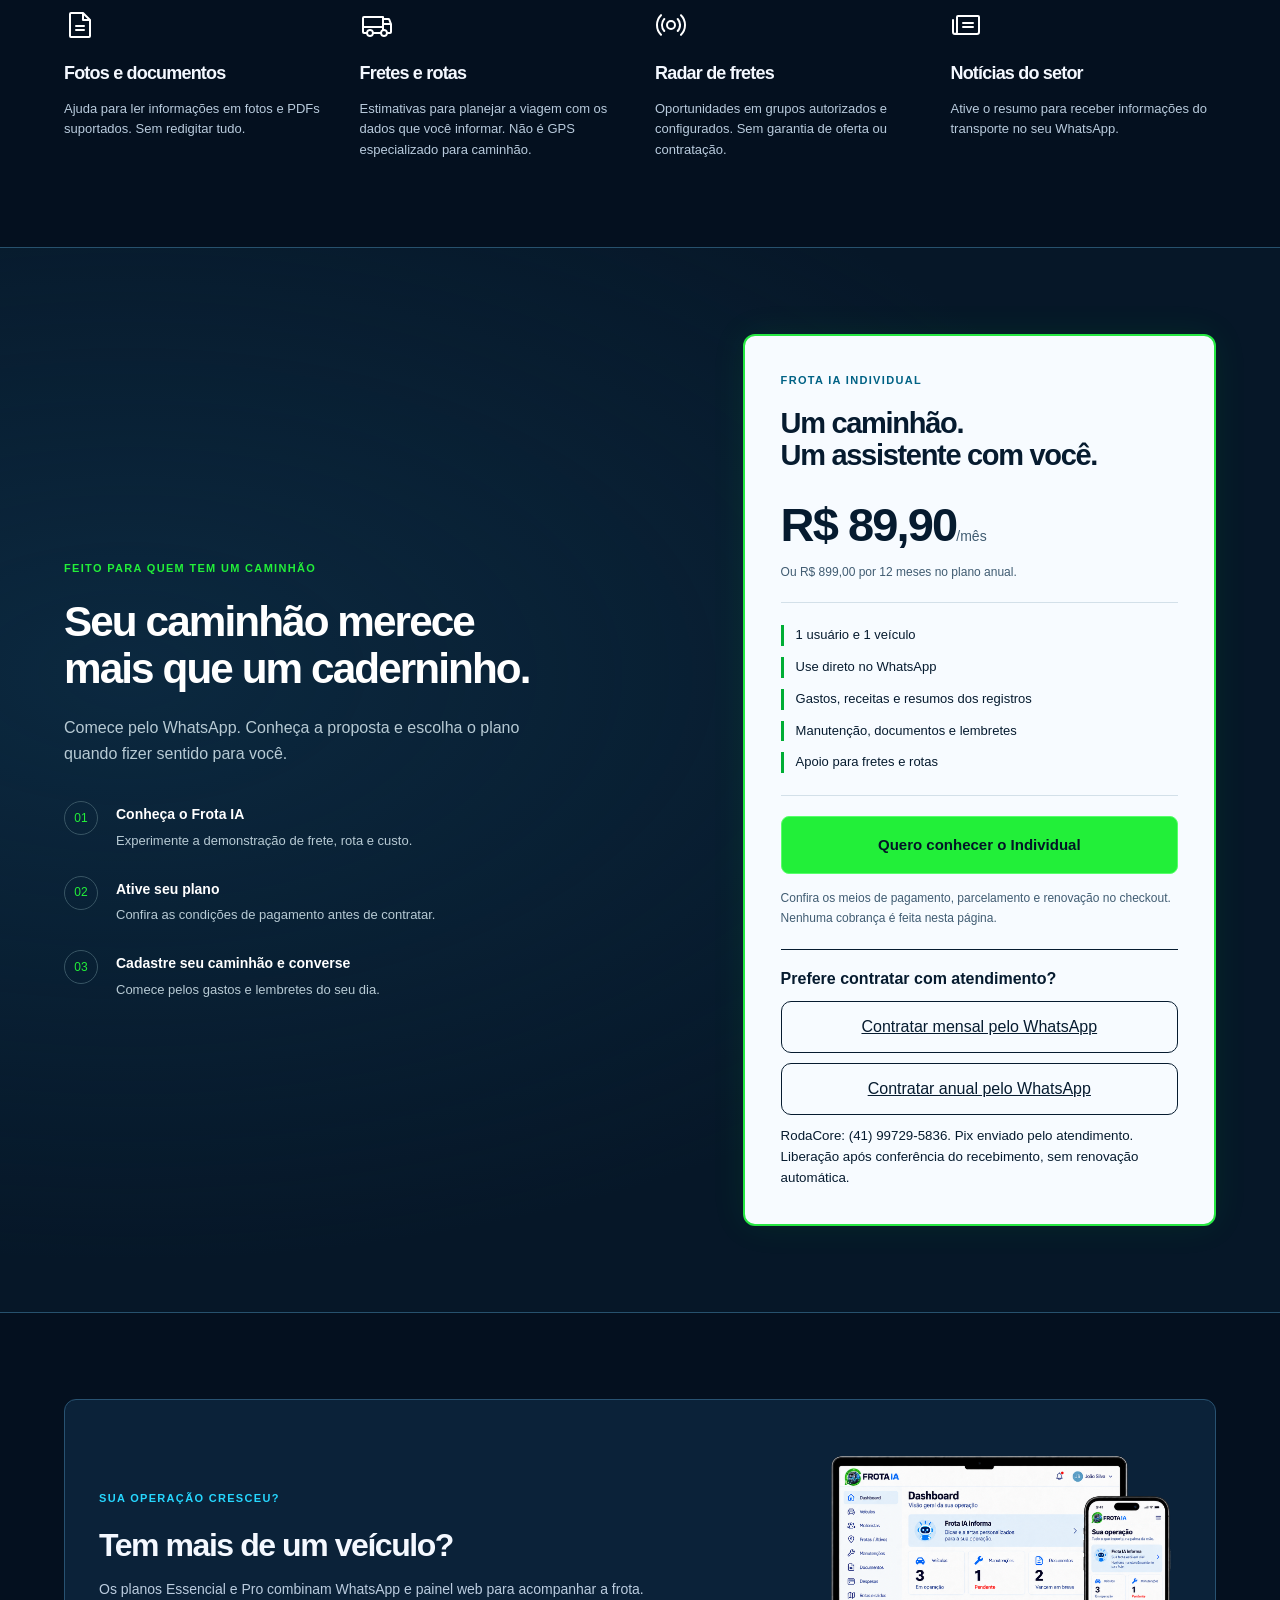
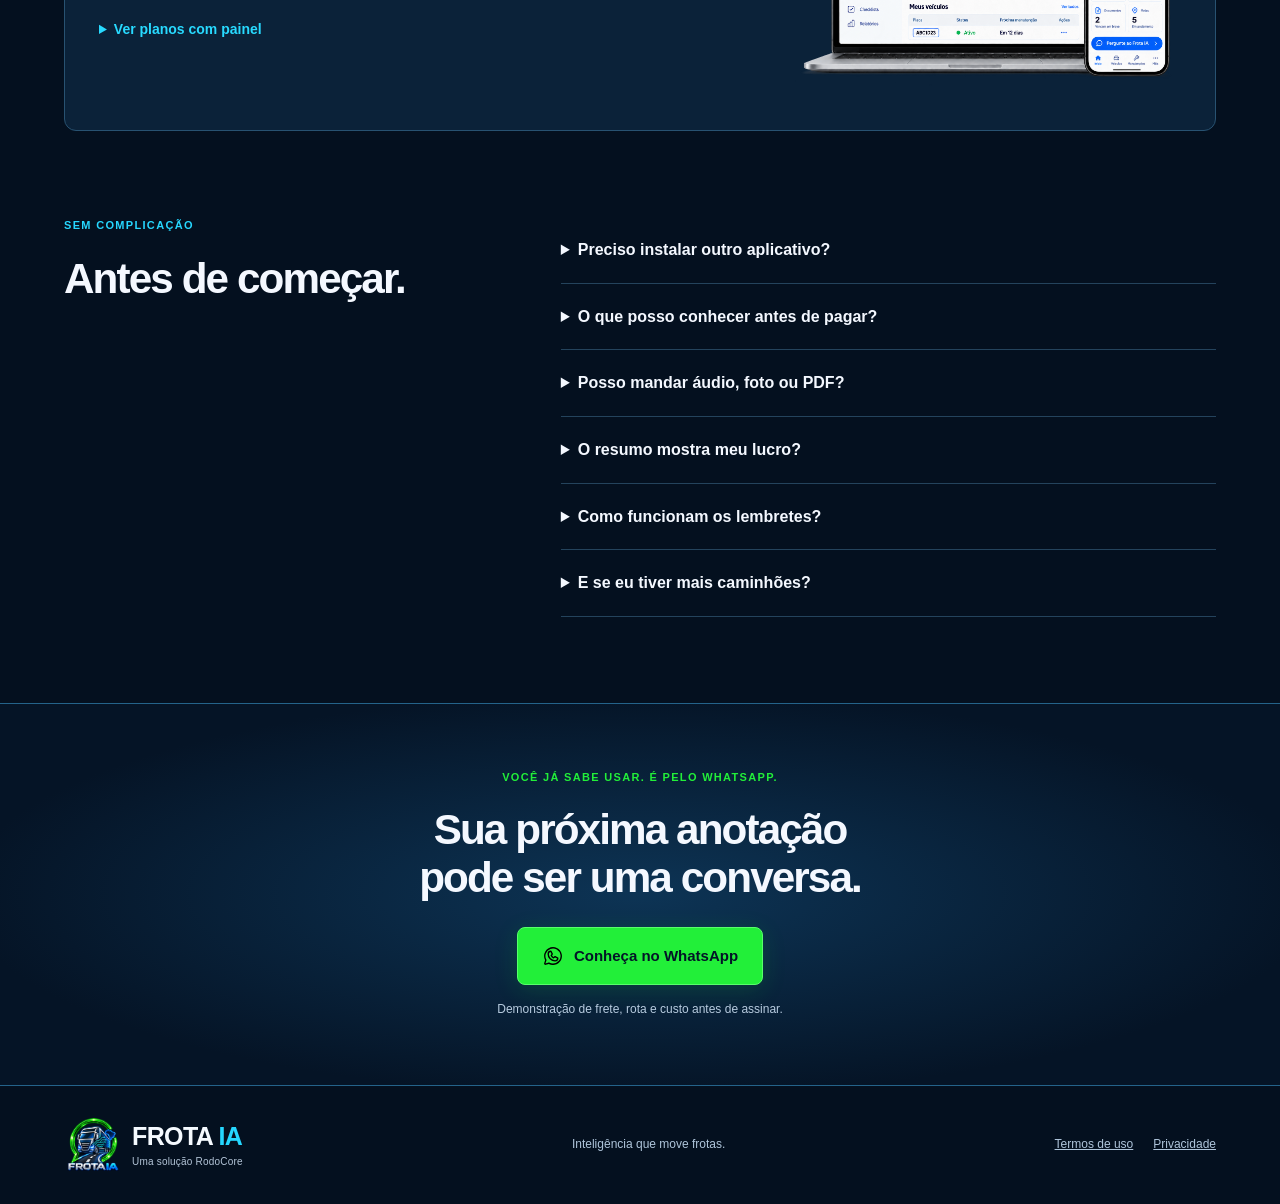
==== commit 36610b97: "Adiciona contratação assistida por WhatsApp sem substituir checkout" ====
--- a/index.html
+++ b/index.html
@@ -20,4 +20,4 @@
 <section class="section faq"><div class="wrap faq-grid"><div><p class="eyebrow">SEM COMPLICAÇÃO</p><h2>Antes de começar.</h2></div><div><details><summary>Preciso instalar outro aplicativo?</summary><p>Não. O plano Individual funciona pelo WhatsApp. O painel web é oferecido nos planos Essencial e Pro.</p></details><details><summary>O que posso conhecer antes de pagar?</summary><p>A demonstração apresenta frete, rota e custo. Os registros e as ferramentas de gestão são disponibilizados conforme o plano contratado. Enviar uma foto ou um áudio não libera, por si só, todas as funções.</p></details><details><summary>Posso mandar áudio, foto ou PDF?</summary><p>Sim, nos formatos suportados. Se um arquivo estiver ilegível ou faltar uma informação, o assistente pode pedir confirmação ou reenvio. A leitura não substitui validação fiscal ou documental.</p></details><details><summary>O resumo mostra meu lucro?</summary><p>O resumo usa as receitas e despesas que foram registradas. Se houver gastos não informados, o resultado estará incompleto. As estimativas de viagem dependem dos dados fornecidos.</p></details><details><summary>Como funcionam os lembretes?</summary><p>Informe o compromisso, a data e o horário. Confira a confirmação do agendamento. Lembretes não substituem as recomendações de manutenção do fabricante.</p></details><details><summary>E se eu tiver mais caminhões?</summary><p>Conheça os planos com painel: Essencial para até 3 veículos e Pro para até 10. Acima disso, o atendimento comercial prepara uma proposta.</p></details></div></div></section>
 <section class="closing"><div class="wrap"><p class="eyebrow">VOCÊ JÁ SABE USAR. É PELO WHATSAPP.</p><h2>Sua próxima anotação<br>pode ser uma conversa.</h2><a class="button" href="https://wa.me/5541997454382?text=Quero+testar+o+Frota+IA+gr%C3%A1tis" target="_blank" rel="noopener"><img src="assets/icons/whatsapp-logo.svg" alt="">Conheça no WhatsApp</a><p class="fine">Demonstração de frete, rota e custo antes de assinar.</p></div></section>
 </main><footer class="wrap"><div class="brand"><img src="assets/logo-verde-transparente.png" alt="" width="42" height="42"><span>FROTA <b>IA</b><small>Uma solução RodoCore</small></span></div><p>Inteligência que move frotas.</p><div><a href="termos-e-privacidade.html#termos" target="_blank" rel="noopener">Termos de uso</a><a href="termos-e-privacidade.html#privacidade" target="_blank" rel="noopener">Privacidade</a></div></footer>
-<script src="previa-v1.js"></script></body></html>
+<script src="previa-v1.js"></script><script src="contratacao-direta.js"></script></body></html>
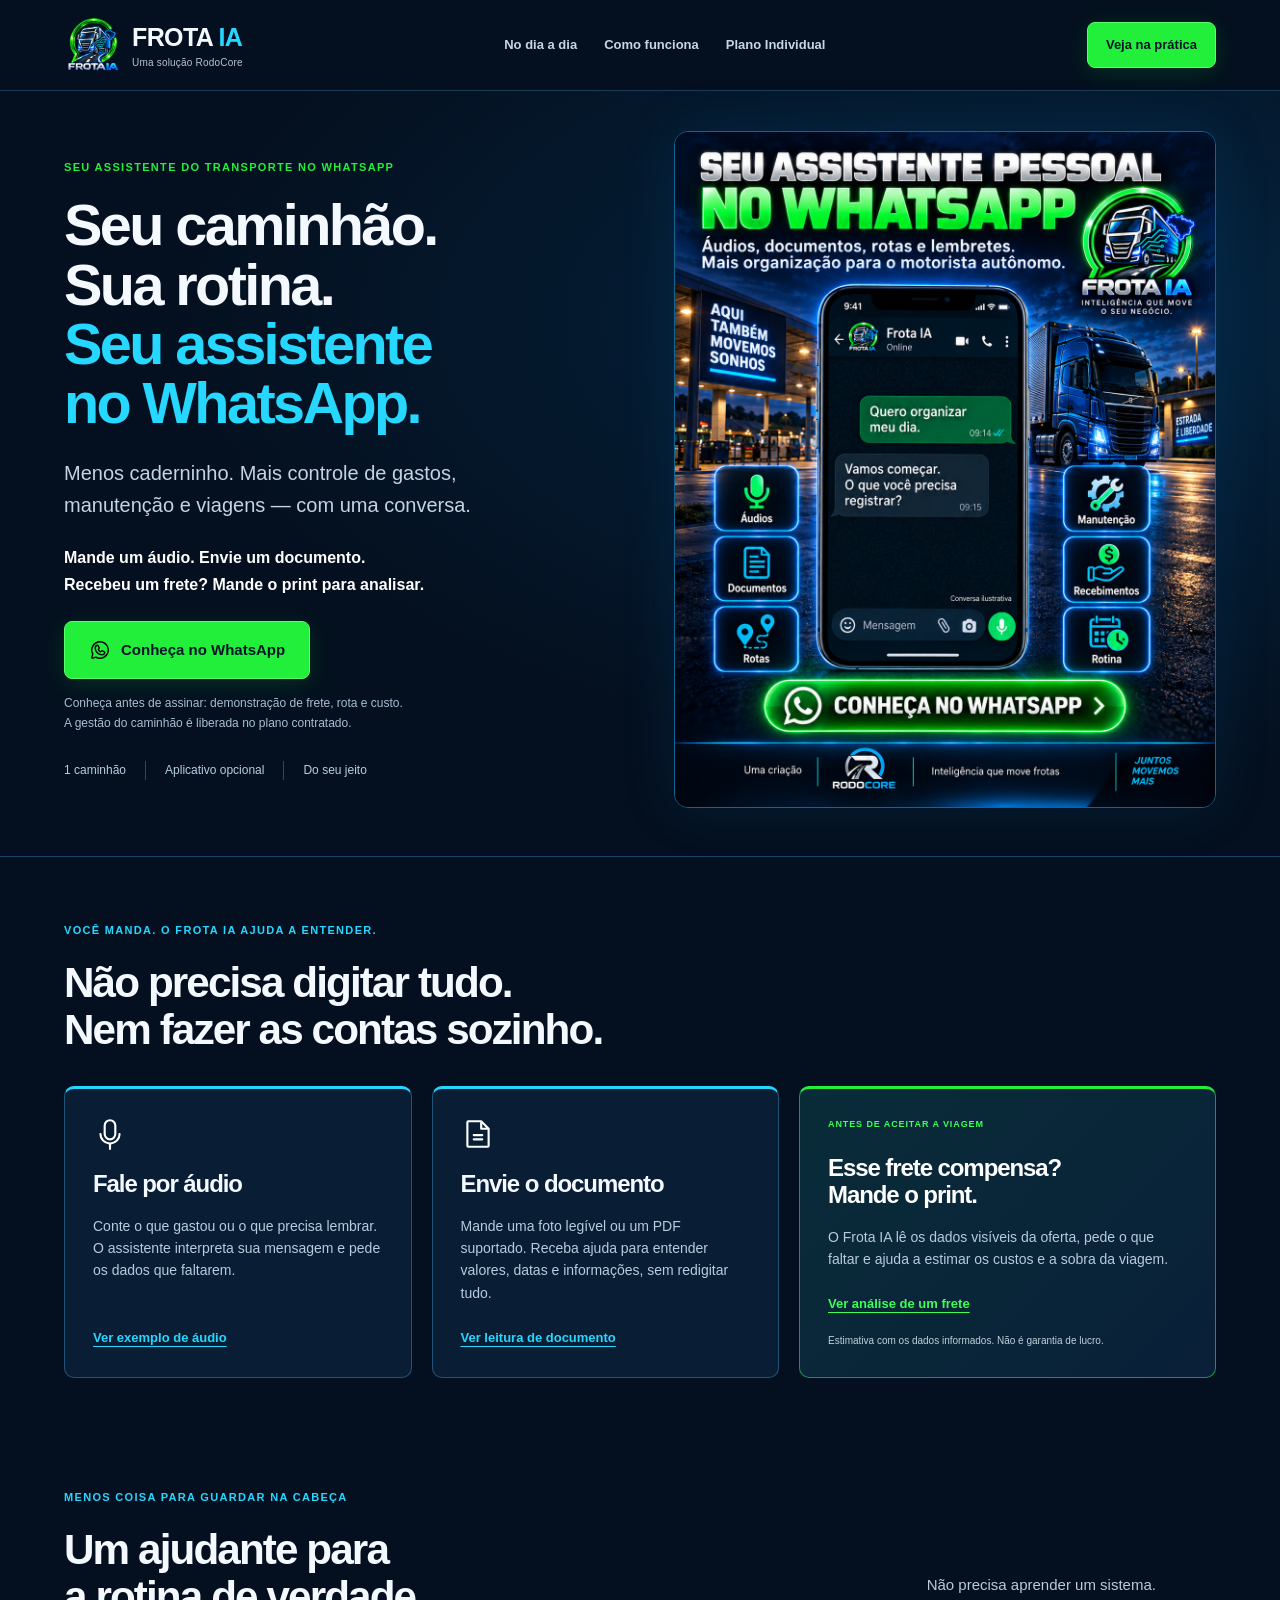
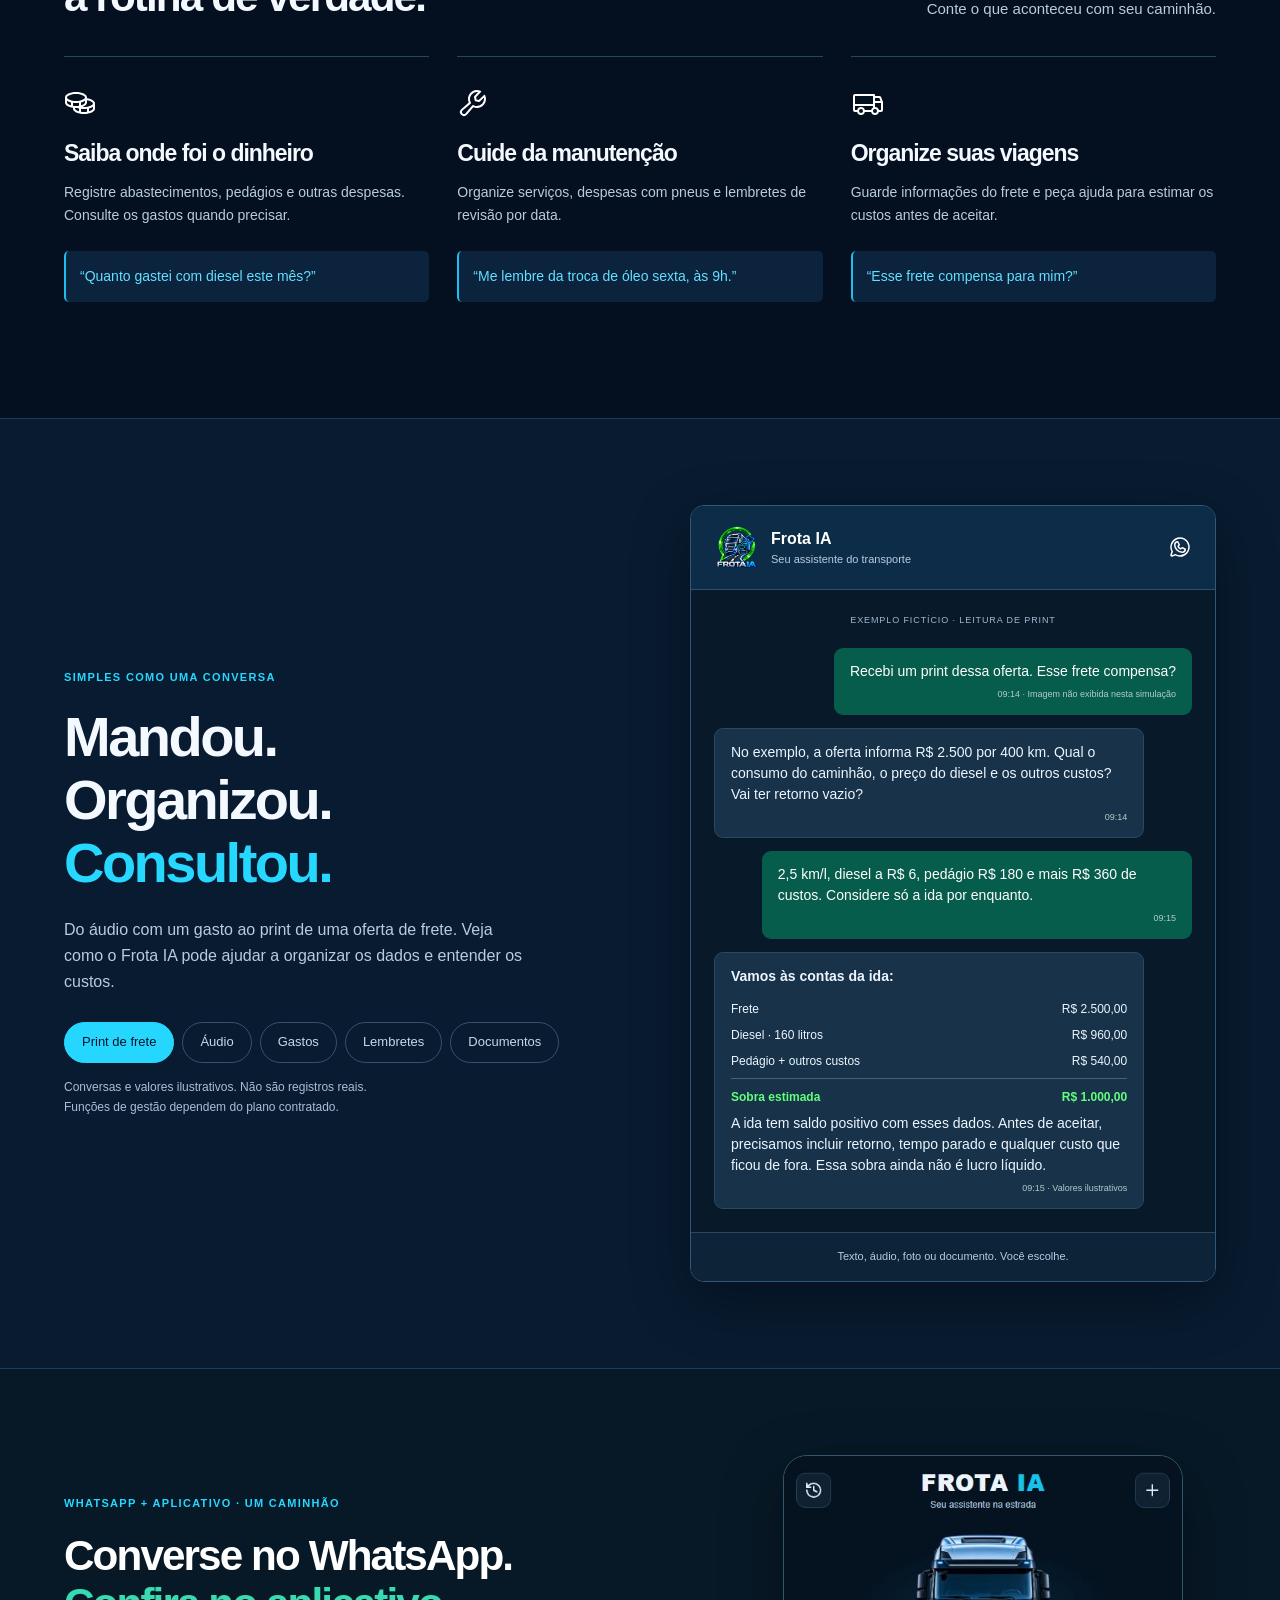
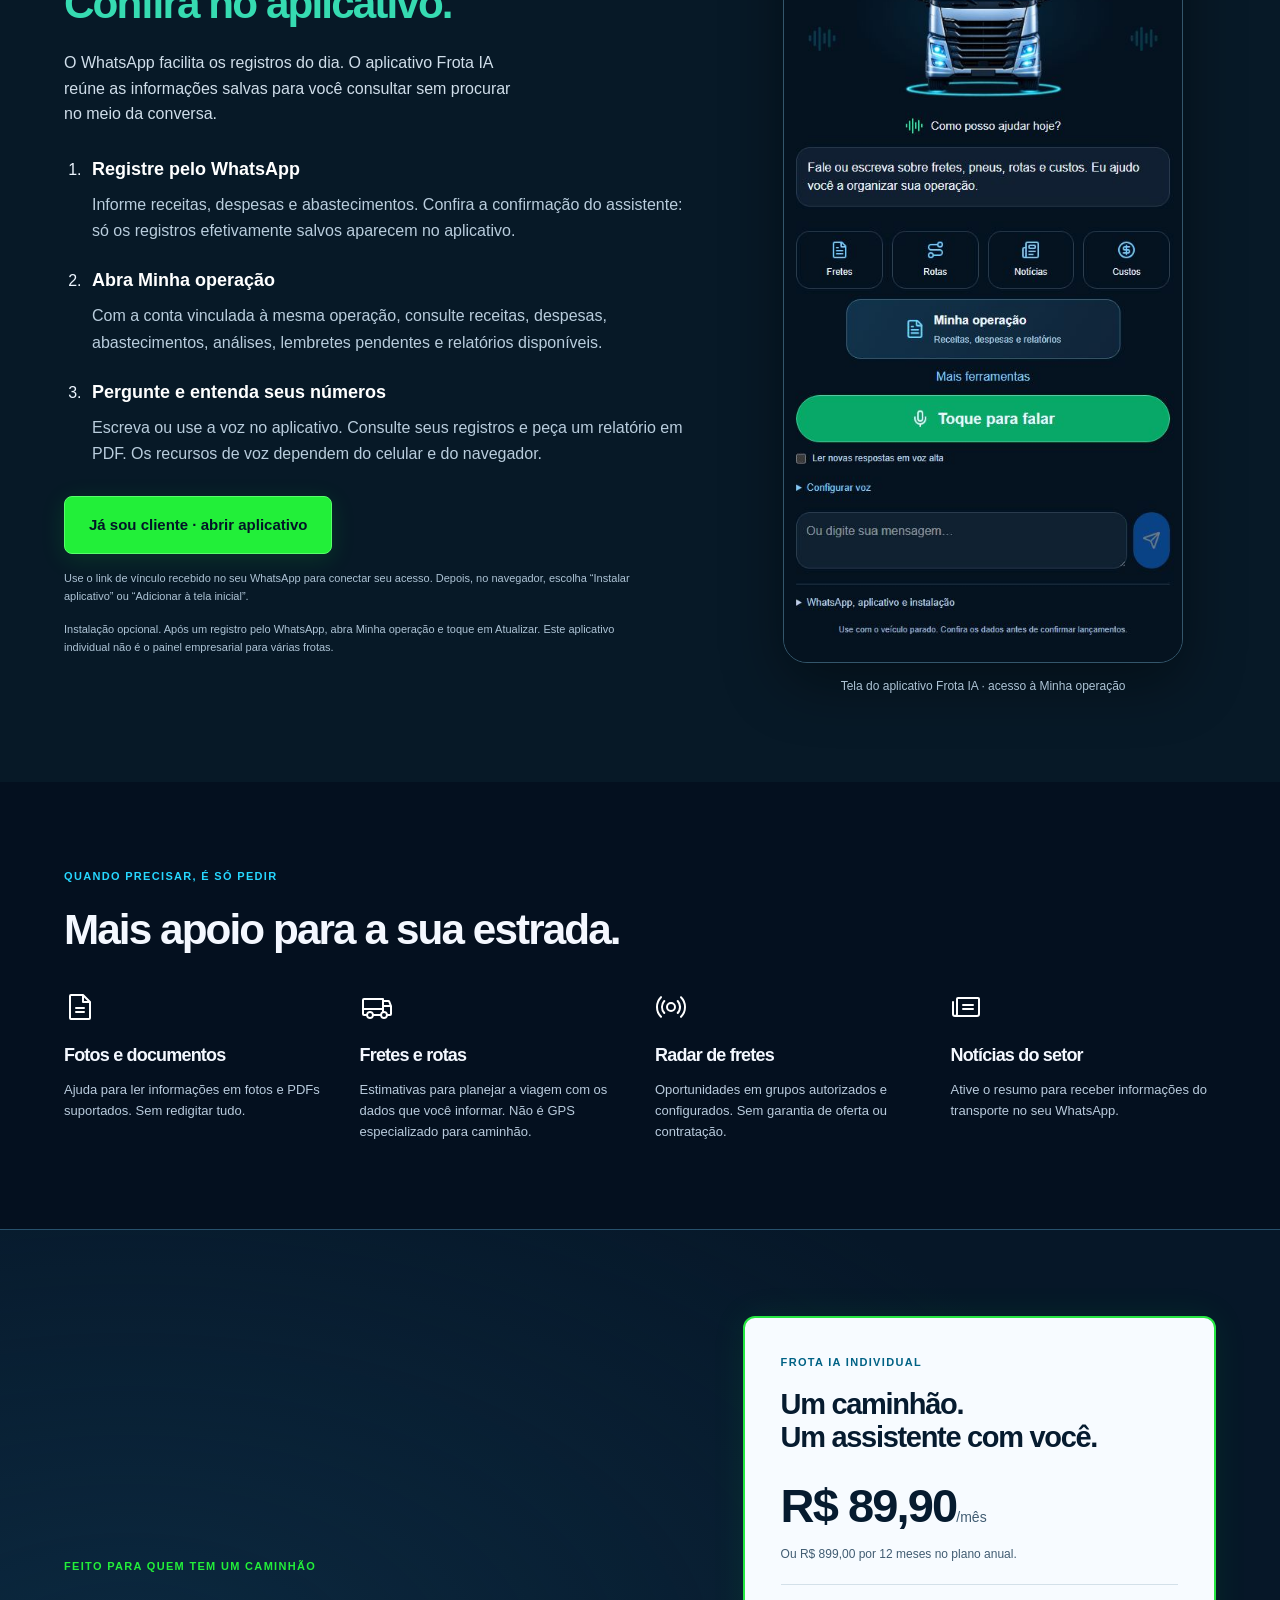
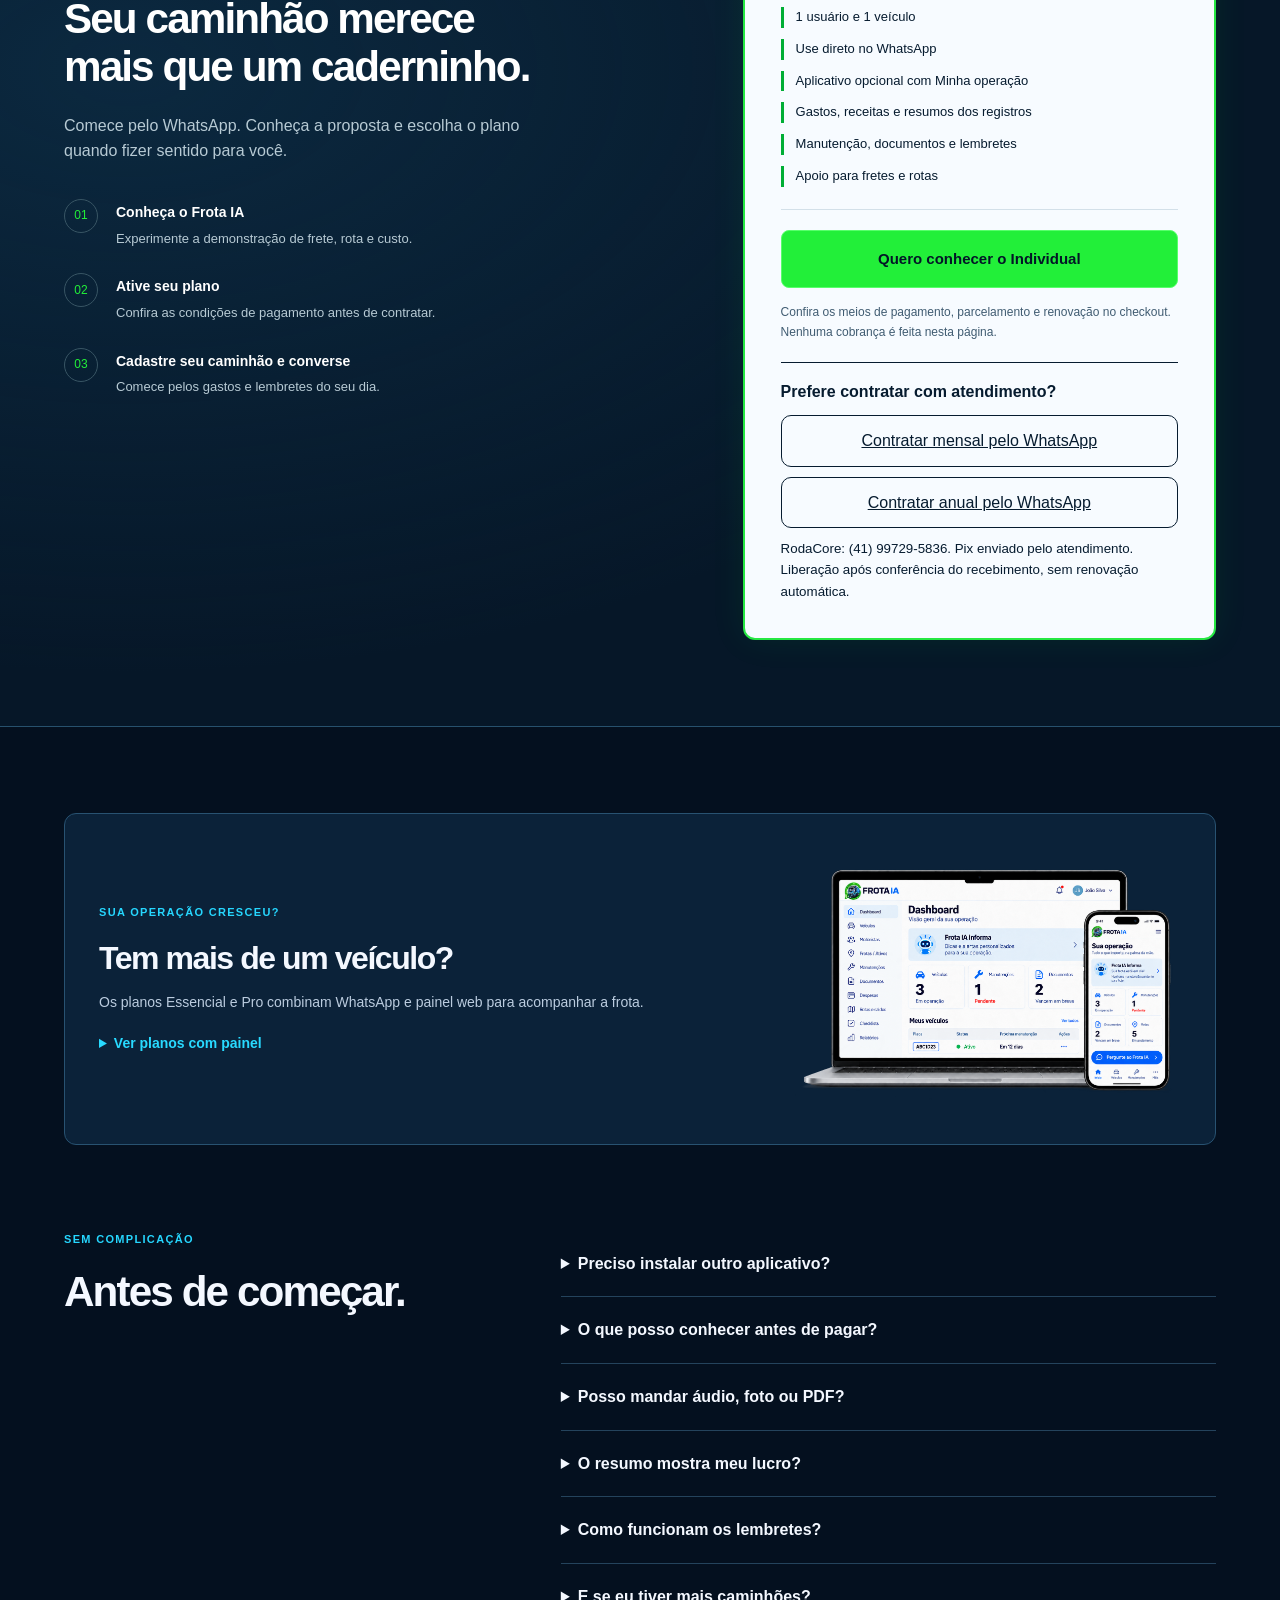
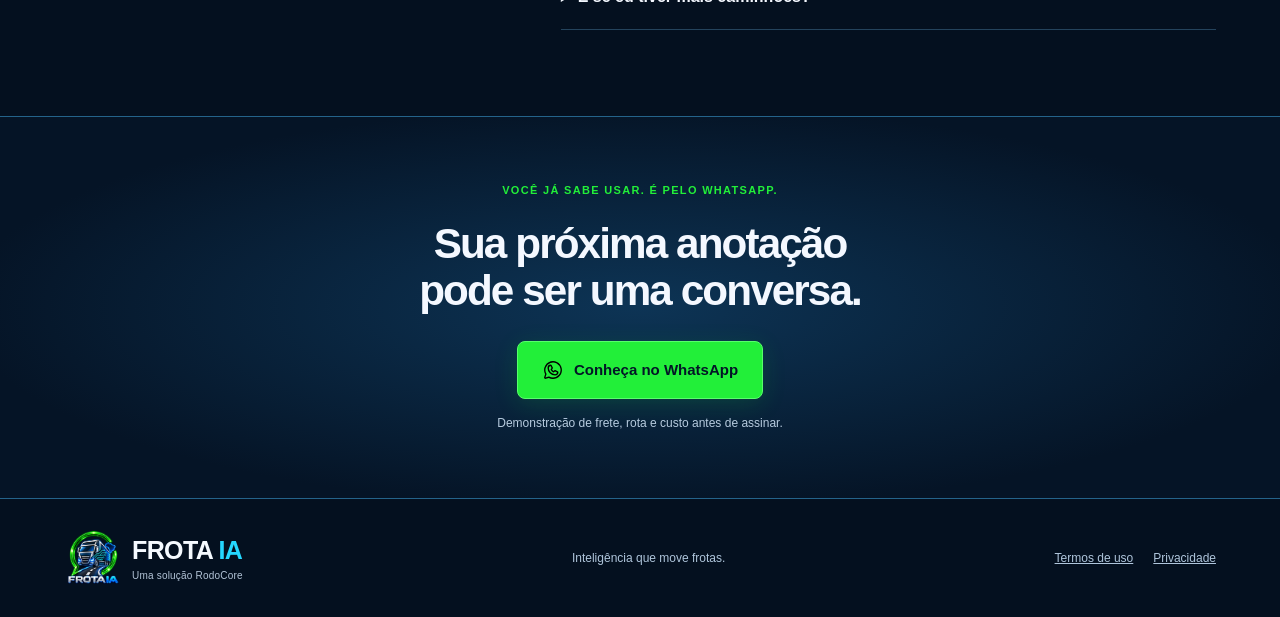
==== commit 0d6e3230: "Present optional individual app with full truck screenshot and My Operation" ====
--- a/index.html
+++ b/index.html
@@ -1,12 +1,12 @@
 <!doctype html>
 <html lang="pt-BR">
-<head><meta charset="utf-8"><meta name="viewport" content="width=device-width,initial-scale=1"><meta name="description" content="Seu assistente do transporte no WhatsApp. Envie áudio, fotos, documentos e prints de frete. Organize gastos, manutenção e viagens."><link rel="canonical" href="https://landepage.frotaia.app.br/"><meta property="og:title" content="Frota IA | Seu assistente do transporte no WhatsApp"><meta property="og:description" content="Menos caderninho. Mais controle de gastos, manutenção e viagens — com uma conversa."><meta property="og:image" content="https://landepage.frotaia.app.br/assets/post-assistente-whatsapp.png"><meta property="og:type" content="website"><title>Frota IA | Seu assistente do transporte no WhatsApp</title><link rel="icon" href="assets/logo-verde-transparente.png"><link rel="stylesheet" href="previa-v1.css"><link rel="stylesheet" href="previa-marca.css"></head>
+<head><meta charset="utf-8"><meta name="viewport" content="width=device-width,initial-scale=1"><meta name="description" content="Seu assistente do transporte no WhatsApp. Envie áudio, fotos, documentos e prints de frete. Organize gastos, manutenção e viagens."><link rel="canonical" href="https://landepage.frotaia.app.br/"><meta property="og:title" content="Frota IA | Seu assistente do transporte no WhatsApp"><meta property="og:description" content="Menos caderninho. Mais controle de gastos, manutenção e viagens — com uma conversa."><meta property="og:image" content="https://landepage.frotaia.app.br/assets/post-assistente-whatsapp.png"><meta property="og:type" content="website"><title>Frota IA | Seu assistente do transporte no WhatsApp</title><link rel="icon" href="assets/logo-verde-transparente.png"><link rel="stylesheet" href="previa-v1.css"><link rel="stylesheet" href="previa-marca.css"><link rel="stylesheet" href="aplicativo.css"></head>
 <body>
 
 <a class="skip" href="#conteudo">Pular para o conteúdo</a>
 <header><div class="wrap header"><a class="brand" href="#conteudo" aria-label="Frota IA, início"><img src="assets/logo-verde-transparente.png" alt="" width="48" height="48"><span>FROTA <b>IA</b><small>Uma solução RodoCore</small></span></a><nav aria-label="Menu principal"><a href="#rotina">No dia a dia</a><a href="#exemplo">Como funciona</a><a href="#plano">Plano Individual</a></nav><a class="button compact" href="#exemplo">Veja na prática</a></div></header>
 <main id="conteudo">
-<section class="hero"><div class="wrap hero-grid"><div class="hero-copy"><p class="eyebrow">SEU ASSISTENTE DO TRANSPORTE NO WHATSAPP</p><h1>Seu caminhão.<br>Sua rotina.<br><em>Seu assistente<br>no WhatsApp.</em></h1><p class="lead">Menos caderninho. Mais controle de gastos, manutenção e viagens — com uma conversa.</p><p class="formats"><strong>Mande um áudio. Envie um documento.<br>Recebeu um frete? Mande o print para analisar.</strong></p><a class="button" href="https://wa.me/5541997454382?text=Quero+testar+o+Frota+IA+gr%C3%A1tis" target="_blank" rel="noopener"><img src="assets/icons/whatsapp-logo.svg" alt="">Conheça no WhatsApp</a><p class="fine">Conheça antes de assinar: demonstração de frete, rota e custo.<br>A gestão do caminhão é liberada no plano contratado.</p><div class="hero-foot"><span>1 caminhão</span><span>Sem outro aplicativo</span><span>Do seu jeito</span></div></div><figure class="hero-image brand-art"><img src="assets/post-assistente-whatsapp.png" alt="Arte Frota IA: assistente pessoal no WhatsApp para o motorista autônomo, com áudio, documentos, rotas, manutenção e lembretes." width="1122" height="1402"><figcaption>Arte da campanha Frota IA · Conversa ilustrativa</figcaption></figure></div></section>
+<section class="hero"><div class="wrap hero-grid"><div class="hero-copy"><p class="eyebrow">SEU ASSISTENTE DO TRANSPORTE NO WHATSAPP</p><h1>Seu caminhão.<br>Sua rotina.<br><em>Seu assistente<br>no WhatsApp.</em></h1><p class="lead">Menos caderninho. Mais controle de gastos, manutenção e viagens — com uma conversa.</p><p class="formats"><strong>Mande um áudio. Envie um documento.<br>Recebeu um frete? Mande o print para analisar.</strong></p><a class="button" href="https://wa.me/5541997454382?text=Quero+testar+o+Frota+IA+gr%C3%A1tis" target="_blank" rel="noopener"><img src="assets/icons/whatsapp-logo.svg" alt="">Conheça no WhatsApp</a><p class="fine">Conheça antes de assinar: demonstração de frete, rota e custo.<br>A gestão do caminhão é liberada no plano contratado.</p><div class="hero-foot"><span>1 caminhão</span><span>Aplicativo opcional</span><span>Do seu jeito</span></div></div><figure class="hero-image brand-art"><img src="assets/post-assistente-whatsapp.png" alt="Arte Frota IA: assistente pessoal no WhatsApp para o motorista autônomo, com áudio, documentos, rotas, manutenção e lembretes." width="1122" height="1402"></figure></div></section>
 <section class="input-value section" aria-labelledby="facilidades"><div class="wrap"><p class="eyebrow">VOCÊ MANDA. O FROTA IA AJUDA A ENTENDER.</p><h2 id="facilidades">Não precisa digitar tudo.<br>Nem fazer as contas sozinho.</h2><div class="input-cards"><article><img src="assets/icons/microphone.svg" alt=""><h3>Fale por áudio</h3><p>Conte o que gastou ou o que precisa lembrar. O assistente interpreta sua mensagem e pede os dados que faltarem.</p><a href="#exemplo" data-open-example="audio">Ver exemplo de áudio</a></article><article><img src="assets/icons/file-text.svg" alt=""><h3>Envie o documento</h3><p>Mande uma foto legível ou um PDF suportado. Receba ajuda para entender valores, datas e informações, sem redigitar tudo.</p><a href="#exemplo" data-open-example="documento">Ver leitura de documento</a></article><article class="freight-highlight"><span class="feature-label">ANTES DE ACEITAR A VIAGEM</span><h3>Esse frete compensa?<br>Mande o print.</h3><p>O Frota IA lê os dados visíveis da oferta, pede o que faltar e ajuda a estimar os custos e a sobra da viagem.</p><a href="#exemplo" data-open-example="frete">Ver análise de um frete</a><small>Estimativa com os dados informados. Não é garantia de lucro.</small></article></div></div></section>
 <section class="section" id="rotina"><div class="wrap"><div class="section-heading"><div><p class="eyebrow">MENOS COISA PARA GUARDAR NA CABEÇA</p><h2>Um ajudante para<br>a rotina de verdade.</h2></div><p>Não precisa aprender um sistema.<br>Conte o que aconteceu com seu caminhão.</p></div><div class="benefits">
 <article><img src="assets/icons/coins.svg" alt=""><h3>Saiba onde foi o dinheiro</h3><p>Registre abastecimentos, pedágios e outras despesas. Consulte os gastos quando precisar.</p><blockquote>“Quanto gastei com diesel este mês?”</blockquote></article>
@@ -14,10 +14,11 @@
 <article><img src="assets/icons/truck.svg" alt=""><h3>Organize suas viagens</h3><p>Guarde informações do frete e peça ajuda para estimar os custos antes de aceitar.</p><blockquote>“Esse frete compensa para mim?”</blockquote></article>
 </div></div></section>
 <section class="example section" id="exemplo"><div class="wrap example-grid"><div><p class="eyebrow">SIMPLES COMO UMA CONVERSA</p><h2>Mandou.<br>Organizou.<br><em>Consultou.</em></h2><p class="description">Do áudio com um gasto ao print de uma oferta de frete. Veja como o Frota IA pode ajudar a organizar os dados e entender os custos.</p><div class="tabs" role="tablist" aria-label="Exemplos de conversa"><button role="tab" id="tab-frete" aria-selected="false" aria-controls="conversa" data-example="frete" tabindex="-1">Print de frete</button><button role="tab" id="tab-audio" aria-selected="false" aria-controls="conversa" data-example="audio" tabindex="-1">Áudio</button><button role="tab" id="tab-gastos" aria-selected="true" aria-controls="conversa" data-example="gastos">Gastos</button><button role="tab" id="tab-lembrete" aria-selected="false" aria-controls="conversa" data-example="lembrete" tabindex="-1">Lembretes</button><button role="tab" id="tab-documento" aria-selected="false" aria-controls="conversa" data-example="documento" tabindex="-1">Documentos</button></div><p class="fine dark">Conversas e valores ilustrativos. Não são registros reais.<br>Funções de gestão dependem do plano contratado.</p></div><div class="chat"><div class="chat-head"><img src="assets/logo-verde-transparente.png" alt="" width="45" height="45"><div><strong>Frota IA</strong><small>Seu assistente do transporte</small></div><img class="whatsapp" src="assets/icons/whatsapp-logo.svg" alt="WhatsApp"></div><div class="chat-body" id="conversa" role="tabpanel" aria-labelledby="tab-gastos" tabindex="0" aria-live="polite"><span class="chat-date">EXEMPLO DE CONVERSA</span><p class="bubble sent">Paguei R$ 180 de pedágio hoje.<small>09:14</small></p><p class="bubble received">Pedágio de R$ 180 para o seu caminhão, na data de hoje. Posso registrar?<small>09:14</small></p><p class="bubble sent">Pode. Quanto deu de despesas hoje?<small>09:15</small></p><div class="bubble received"><strong>Pedágio registrado.</strong><p>Neste exemplo, suas despesas de hoje são:</p><dl><div><dt>Diesel</dt><dd>R$ 1.200,00</dd></div><div><dt>Pedágio</dt><dd>R$ 180,00</dd></div><div class="total"><dt>Total registrado</dt><dd>R$ 1.380,00</dd></div></dl><small>09:15 · Dados ilustrativos</small></div></div><div class="chat-bottom">Texto, áudio, foto ou documento. Você escolhe.</div></div></div></section>
+<section class="section individual-app" id="aplicativo" aria-labelledby="titulo-aplicativo"><div class="wrap individual-app-grid"><div><p class="eyebrow">WHATSAPP + APLICATIVO · UM CAMINHÃO</p><h2 id="titulo-aplicativo">Converse no WhatsApp.<br><em>Confira no aplicativo.</em></h2><p class="description">O WhatsApp facilita os registros do dia. O aplicativo Frota IA reúne as informações salvas para você consultar sem procurar no meio da conversa.</p><ol class="app-steps"><li><strong>Registre pelo WhatsApp</strong><p>Informe receitas, despesas e abastecimentos. Confira a confirmação do assistente: só os registros efetivamente salvos aparecem no aplicativo.</p></li><li><strong>Abra Minha operação</strong><p>Com a conta vinculada à mesma operação, consulte receitas, despesas, abastecimentos, análises, lembretes pendentes e relatórios disponíveis.</p></li><li><strong>Pergunte e entenda seus números</strong><p>Escreva ou use a voz no aplicativo. Consulte seus registros e peça um relatório em PDF. Os recursos de voz dependem do celular e do navegador.</p></li></ol><a class="button" href="https://frotaia.up.railway.app/" target="_blank" rel="noopener">Já sou cliente · abrir aplicativo</a><p class="fine">Use o link de vínculo recebido no seu WhatsApp para conectar seu acesso. Depois, no navegador, escolha “Instalar aplicativo” ou “Adicionar à tela inicial”.</p><p class="fine">Instalação opcional. Após um registro pelo WhatsApp, abra Minha operação e toque em Atualizar. Este aplicativo individual não é o painel empresarial para várias frotas.</p></div><figure class="app-capture"><img src="assets/aplicativo-com-caminhao.png" alt="Tela do aplicativo Frota IA com o caminhão de frente, Fretes, Rotas, Notícias, Custos e o botão Minha operação para receitas, despesas e relatórios." width="523" height="1060" loading="lazy"><figcaption>Tela do aplicativo Frota IA · acesso à Minha operação</figcaption></figure></div></section>
 <section class="section extras"><div class="wrap"><p class="eyebrow">QUANDO PRECISAR, É SÓ PEDIR</p><h2>Mais apoio para a sua estrada.</h2><div class="extra-grid"><article><img src="assets/icons/file-text.svg" alt=""><h3>Fotos e documentos</h3><p>Ajuda para ler informações em fotos e PDFs suportados. Sem redigitar tudo.</p></article><article><img src="assets/icons/truck.svg" alt=""><h3>Fretes e rotas</h3><p>Estimativas para planejar a viagem com os dados que você informar. Não é GPS especializado para caminhão.</p></article><article><img src="assets/icons/broadcast.svg" alt=""><h3>Radar de fretes</h3><p>Oportunidades em grupos autorizados e configurados. Sem garantia de oferta ou contratação.</p></article><article><img src="assets/icons/newspaper.svg" alt=""><h3>Notícias do setor</h3><p>Ative o resumo para receber informações do transporte no seu WhatsApp.</p></article></div></div></section>
-<section class="section pricing" id="plano"><div class="wrap pricing-grid"><div><p class="eyebrow">FEITO PARA QUEM TEM UM CAMINHÃO</p><h2>Seu caminhão merece<br>mais que um caderninho.</h2><p class="description">Comece pelo WhatsApp. Conheça a proposta e escolha o plano quando fizer sentido para você.</p><ol class="steps"><li><span>01</span><div><strong>Conheça o Frota IA</strong><p>Experimente a demonstração de frete, rota e custo.</p></div></li><li><span>02</span><div><strong>Ative seu plano</strong><p>Confira as condições de pagamento antes de contratar.</p></div></li><li><span>03</span><div><strong>Cadastre seu caminhão e converse</strong><p>Comece pelos gastos e lembretes do seu dia.</p></div></li></ol></div><article class="price-card"><p class="plan-label">FROTA IA INDIVIDUAL</p><h3>Um caminhão.<br>Um assistente com você.</h3><p class="price">R$ 89,90<span>/mês</span></p><p class="annual">Ou R$ 899,00 por 12 meses no plano anual.</p><ul><li>1 usuário e 1 veículo</li><li>Use direto no WhatsApp</li><li>Gastos, receitas e resumos dos registros</li><li>Manutenção, documentos e lembretes</li><li>Apoio para fretes e rotas</li></ul><a class="button" href="https://wa.me/5541997454382?text=Quero+assinar+o+Frota+IA+Individual+por+R%2489%2C90%2Fm%C3%AAs." target="_blank" rel="noopener">Quero conhecer o Individual</a><p class="fine dark">Confira os meios de pagamento, parcelamento e renovação no checkout. Nenhuma cobrança é feita nesta página.</p></article></div></section>
+<section class="section pricing" id="plano"><div class="wrap pricing-grid"><div><p class="eyebrow">FEITO PARA QUEM TEM UM CAMINHÃO</p><h2>Seu caminhão merece<br>mais que um caderninho.</h2><p class="description">Comece pelo WhatsApp. Conheça a proposta e escolha o plano quando fizer sentido para você.</p><ol class="steps"><li><span>01</span><div><strong>Conheça o Frota IA</strong><p>Experimente a demonstração de frete, rota e custo.</p></div></li><li><span>02</span><div><strong>Ative seu plano</strong><p>Confira as condições de pagamento antes de contratar.</p></div></li><li><span>03</span><div><strong>Cadastre seu caminhão e converse</strong><p>Comece pelos gastos e lembretes do seu dia.</p></div></li></ol></div><article class="price-card"><p class="plan-label">FROTA IA INDIVIDUAL</p><h3>Um caminhão.<br>Um assistente com você.</h3><p class="price">R$ 89,90<span>/mês</span></p><p class="annual">Ou R$ 899,00 por 12 meses no plano anual.</p><ul><li>1 usuário e 1 veículo</li><li>Use direto no WhatsApp</li><li>Aplicativo opcional com Minha operação</li><li>Gastos, receitas e resumos dos registros</li><li>Manutenção, documentos e lembretes</li><li>Apoio para fretes e rotas</li></ul><a class="button" href="https://wa.me/5541997454382?text=Quero+assinar+o+Frota+IA+Individual+por+R%2489%2C90%2Fm%C3%AAs." target="_blank" rel="noopener">Quero conhecer o Individual</a><p class="fine dark">Confira os meios de pagamento, parcelamento e renovação no checkout. Nenhuma cobrança é feita nesta página.</p></article></div></section>
 <section class="section fleet"><div class="wrap fleet-box"><div><p class="eyebrow">SUA OPERAÇÃO CRESCEU?</p><h2>Tem mais de um veículo?</h2><p>Os planos Essencial e Pro combinam WhatsApp e painel web para acompanhar a frota.</p><details><summary>Ver planos com painel</summary><div class="fleet-plans"><article><h3>Essencial</h3><p><strong>R$ 149,90/mês</strong> · Até 3 veículos</p><a href="https://wa.me/5541997454382?text=Quero+contratar+o+Frota+IA+Essencial." target="_blank" rel="noopener">Conhecer Essencial</a></article><article><h3>Pro</h3><p><strong>R$ 249,90/mês</strong> · Até 10 veículos</p><a href="https://wa.me/5541997454382?text=Quero+contratar+o+Frota+IA+Pro." target="_blank" rel="noopener">Conhecer Pro</a></article></div><p>Acima de 10 veículos: proposta personalizada pelo atendimento comercial. <a href="https://wa.me/5541997454382?text=Quero+conhecer+o+Frota+IA+Empresas+para+uma+frota+com+mais+de+10+ve%C3%ADculos." target="_blank" rel="noopener">Falar sobre o plano Empresas</a></p></details></div><img src="assets/panel-devices-verde.png" alt="Ilustração do painel web nos planos Essencial e Pro" loading="lazy"></div></section>
-<section class="section faq"><div class="wrap faq-grid"><div><p class="eyebrow">SEM COMPLICAÇÃO</p><h2>Antes de começar.</h2></div><div><details><summary>Preciso instalar outro aplicativo?</summary><p>Não. O plano Individual funciona pelo WhatsApp. O painel web é oferecido nos planos Essencial e Pro.</p></details><details><summary>O que posso conhecer antes de pagar?</summary><p>A demonstração apresenta frete, rota e custo. Os registros e as ferramentas de gestão são disponibilizados conforme o plano contratado. Enviar uma foto ou um áudio não libera, por si só, todas as funções.</p></details><details><summary>Posso mandar áudio, foto ou PDF?</summary><p>Sim, nos formatos suportados. Se um arquivo estiver ilegível ou faltar uma informação, o assistente pode pedir confirmação ou reenvio. A leitura não substitui validação fiscal ou documental.</p></details><details><summary>O resumo mostra meu lucro?</summary><p>O resumo usa as receitas e despesas que foram registradas. Se houver gastos não informados, o resultado estará incompleto. As estimativas de viagem dependem dos dados fornecidos.</p></details><details><summary>Como funcionam os lembretes?</summary><p>Informe o compromisso, a data e o horário. Confira a confirmação do agendamento. Lembretes não substituem as recomendações de manutenção do fabricante.</p></details><details><summary>E se eu tiver mais caminhões?</summary><p>Conheça os planos com painel: Essencial para até 3 veículos e Pro para até 10. Acima disso, o atendimento comercial prepara uma proposta.</p></details></div></div></section>
+<section class="section faq"><div class="wrap faq-grid"><div><p class="eyebrow">SEM COMPLICAÇÃO</p><h2>Antes de começar.</h2></div><div><details><summary>Preciso instalar outro aplicativo?</summary><p>Não é obrigatório. O plano Individual funciona pelo WhatsApp e também oferece o aplicativo opcional para um veículo. Com a conta vinculada, você consulta os registros salvos em Minha operação e conversa com o assistente por texto ou voz, conforme a compatibilidade do dispositivo. O painel empresarial para frotas é uma solução separada.</p></details><details><summary>O que posso conhecer antes de pagar?</summary><p>A demonstração apresenta frete, rota e custo. Os registros e as ferramentas de gestão são disponibilizados conforme o plano contratado. Enviar uma foto ou um áudio não libera, por si só, todas as funções.</p></details><details><summary>Posso mandar áudio, foto ou PDF?</summary><p>Sim, nos formatos suportados. Se um arquivo estiver ilegível ou faltar uma informação, o assistente pode pedir confirmação ou reenvio. A leitura não substitui validação fiscal ou documental.</p></details><details><summary>O resumo mostra meu lucro?</summary><p>O resumo usa as receitas e despesas que foram registradas. Se houver gastos não informados, o resultado estará incompleto. As estimativas de viagem dependem dos dados fornecidos.</p></details><details><summary>Como funcionam os lembretes?</summary><p>Informe o compromisso, a data e o horário. Confira a confirmação do agendamento. Lembretes não substituem as recomendações de manutenção do fabricante.</p></details><details><summary>E se eu tiver mais caminhões?</summary><p>Conheça os planos com painel: Essencial para até 3 veículos e Pro para até 10. Acima disso, o atendimento comercial prepara uma proposta.</p></details></div></div></section>
 <section class="closing"><div class="wrap"><p class="eyebrow">VOCÊ JÁ SABE USAR. É PELO WHATSAPP.</p><h2>Sua próxima anotação<br>pode ser uma conversa.</h2><a class="button" href="https://wa.me/5541997454382?text=Quero+testar+o+Frota+IA+gr%C3%A1tis" target="_blank" rel="noopener"><img src="assets/icons/whatsapp-logo.svg" alt="">Conheça no WhatsApp</a><p class="fine">Demonstração de frete, rota e custo antes de assinar.</p></div></section>
 </main><footer class="wrap"><div class="brand"><img src="assets/logo-verde-transparente.png" alt="" width="42" height="42"><span>FROTA <b>IA</b><small>Uma solução RodoCore</small></span></div><p>Inteligência que move frotas.</p><div><a href="termos-e-privacidade.html#termos" target="_blank" rel="noopener">Termos de uso</a><a href="termos-e-privacidade.html#privacidade" target="_blank" rel="noopener">Privacidade</a></div></footer>
 <script src="previa-v1.js"></script><script src="contratacao-direta.js"></script></body></html>
--- a/aplicativo.css
+++ b/aplicativo.css
@@ -0,0 +1 @@
+.individual-app{background:#071927;color:#edf5ff}.individual-app-grid{display:grid;grid-template-columns:1.15fr .85fr;gap:56px;align-items:center}.individual-app h2{color:#fff}.individual-app h2 em{color:#36dbb1;font-style:normal}.individual-app .description{color:#d0deea}.app-steps{padding-left:22px;margin:28px 0}.app-steps li{padding-left:6px;margin-bottom:22px}.app-steps strong{color:#fff;font-size:18px}.app-steps p{color:#b9cddd;line-height:1.65;margin:8px 0}.individual-app .fine{color:#adc3d5;max-width:590px;line-height:1.65}.app-capture{margin:0 auto;width:100%;max-width:400px}.app-capture img{display:block;width:100%;height:auto;border:1px solid #34566b;border-radius:24px;box-shadow:0 20px 60px #0006}.app-capture figcaption{font-size:12px;text-align:center;color:#adc3d5;margin-top:14px}.individual-app .button{white-space:normal;text-align:center}@media(max-width:800px){.individual-app-grid{grid-template-columns:1fr;gap:32px}.app-capture{max-width:360px}}
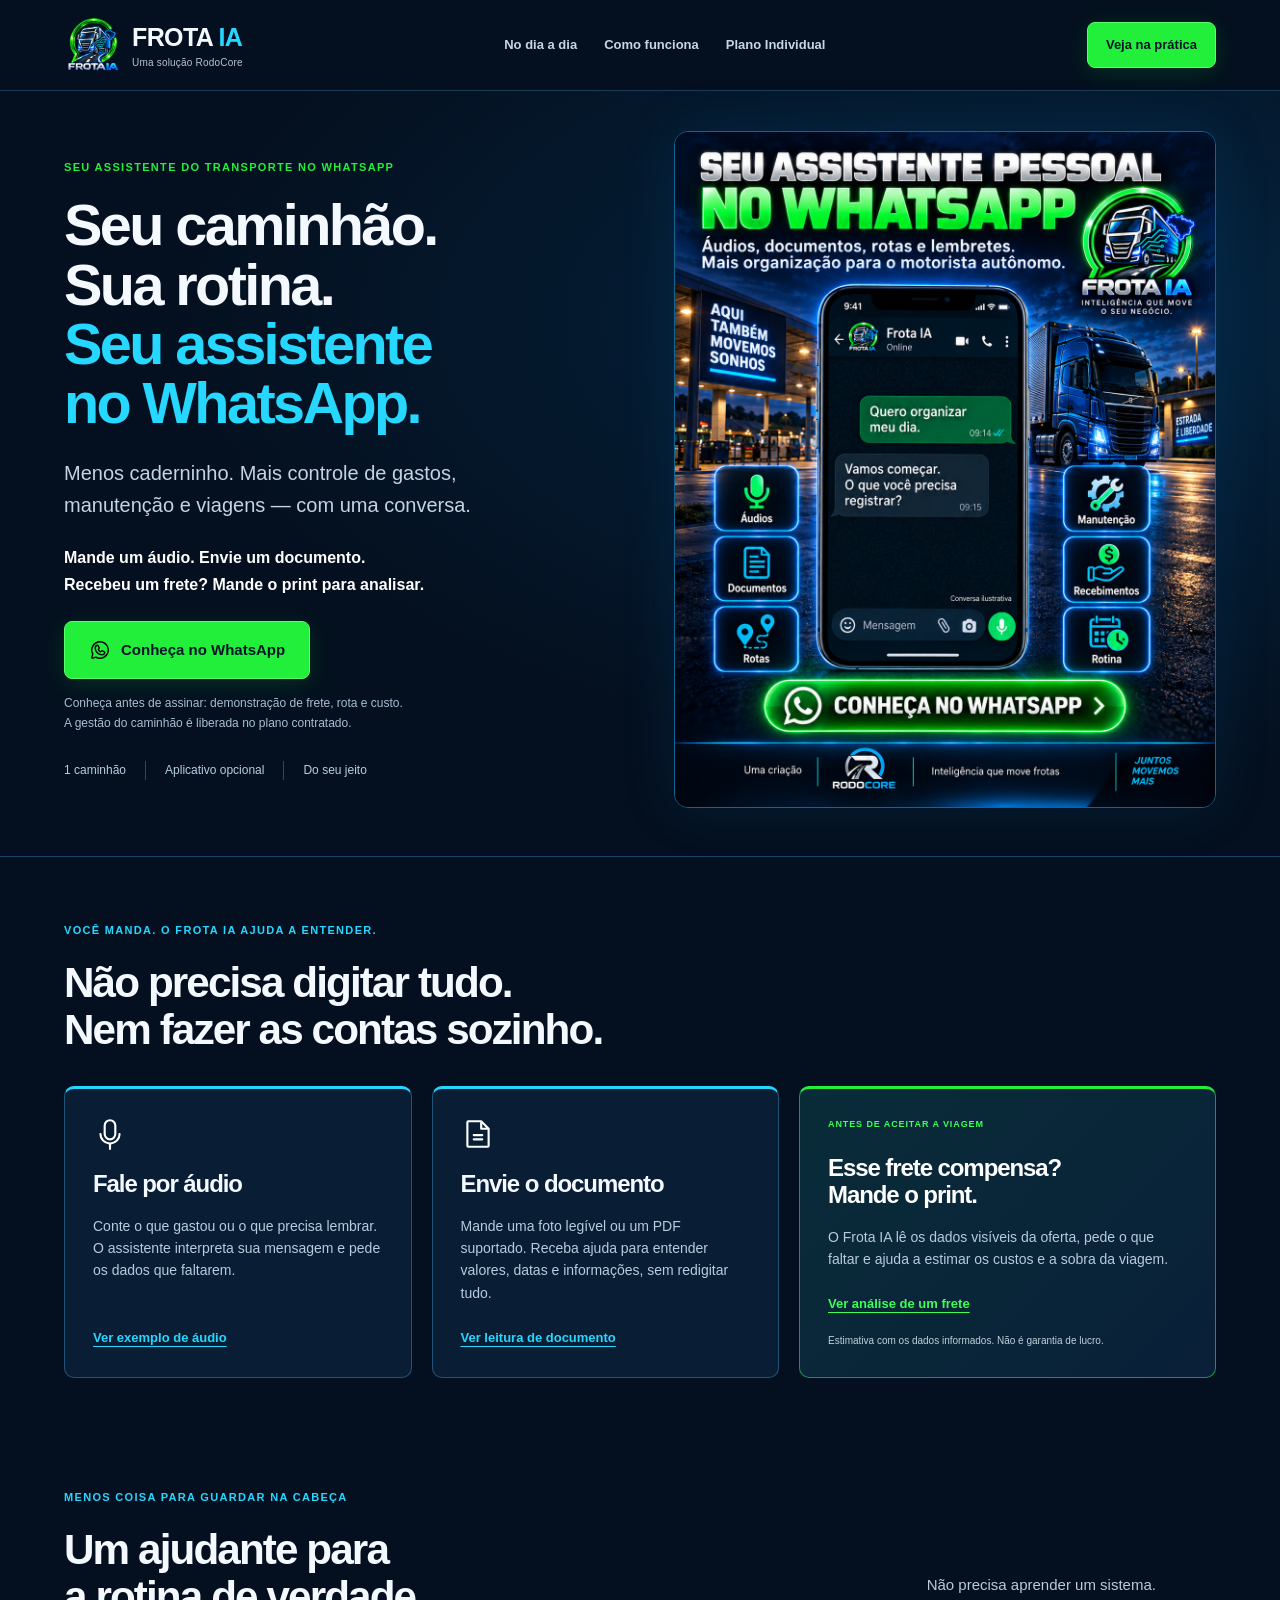
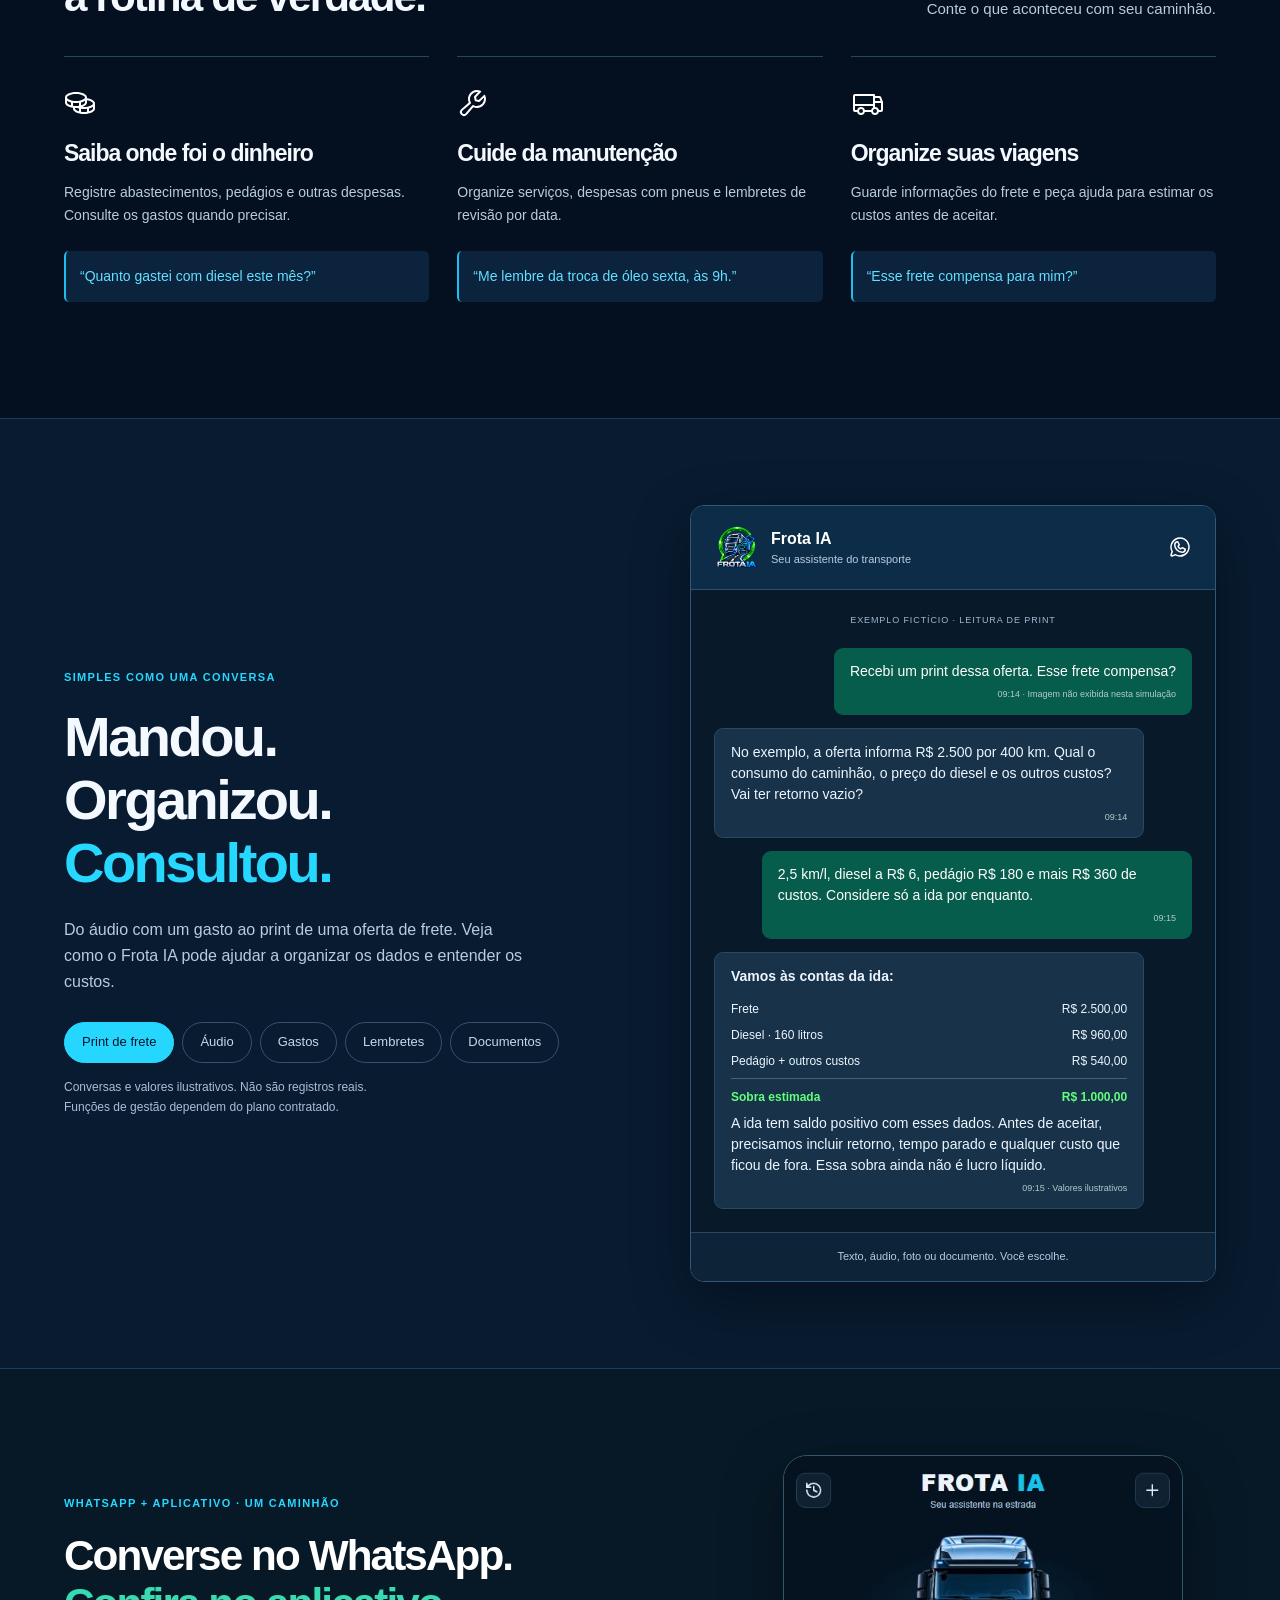
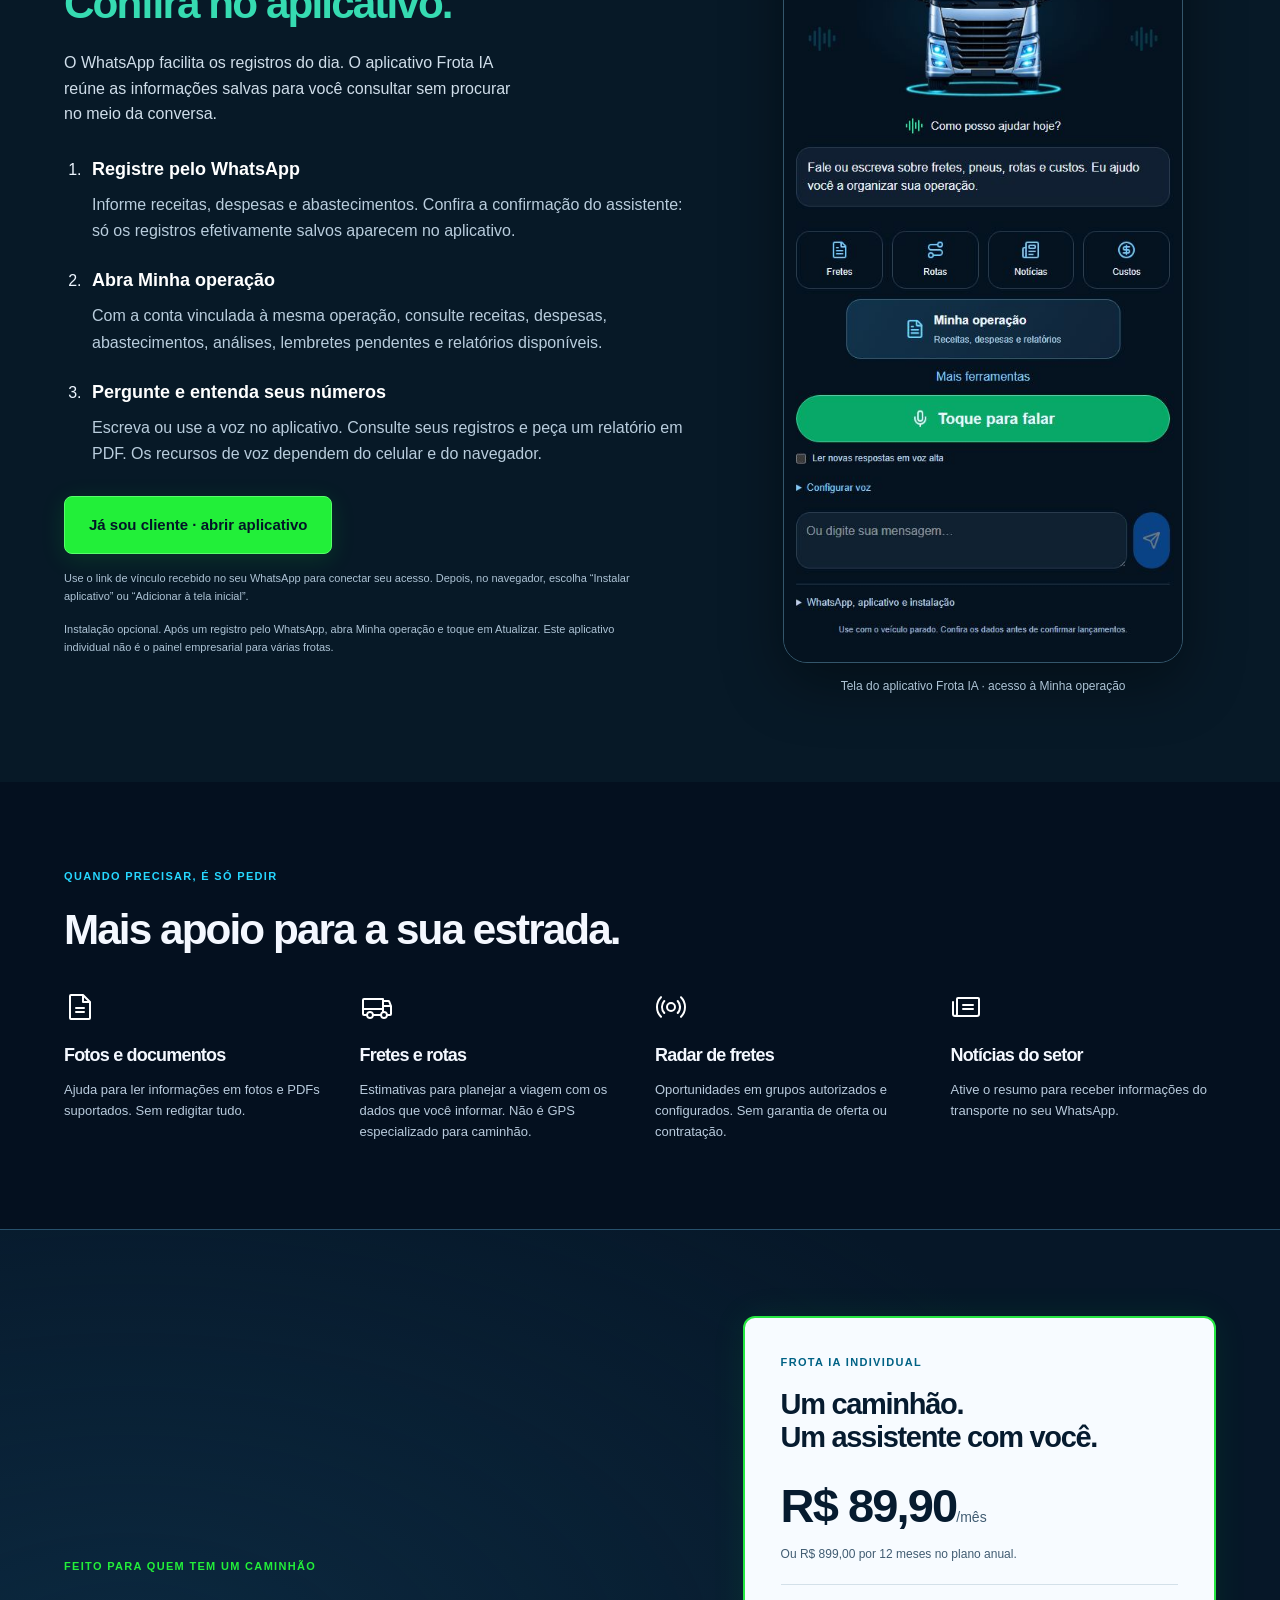
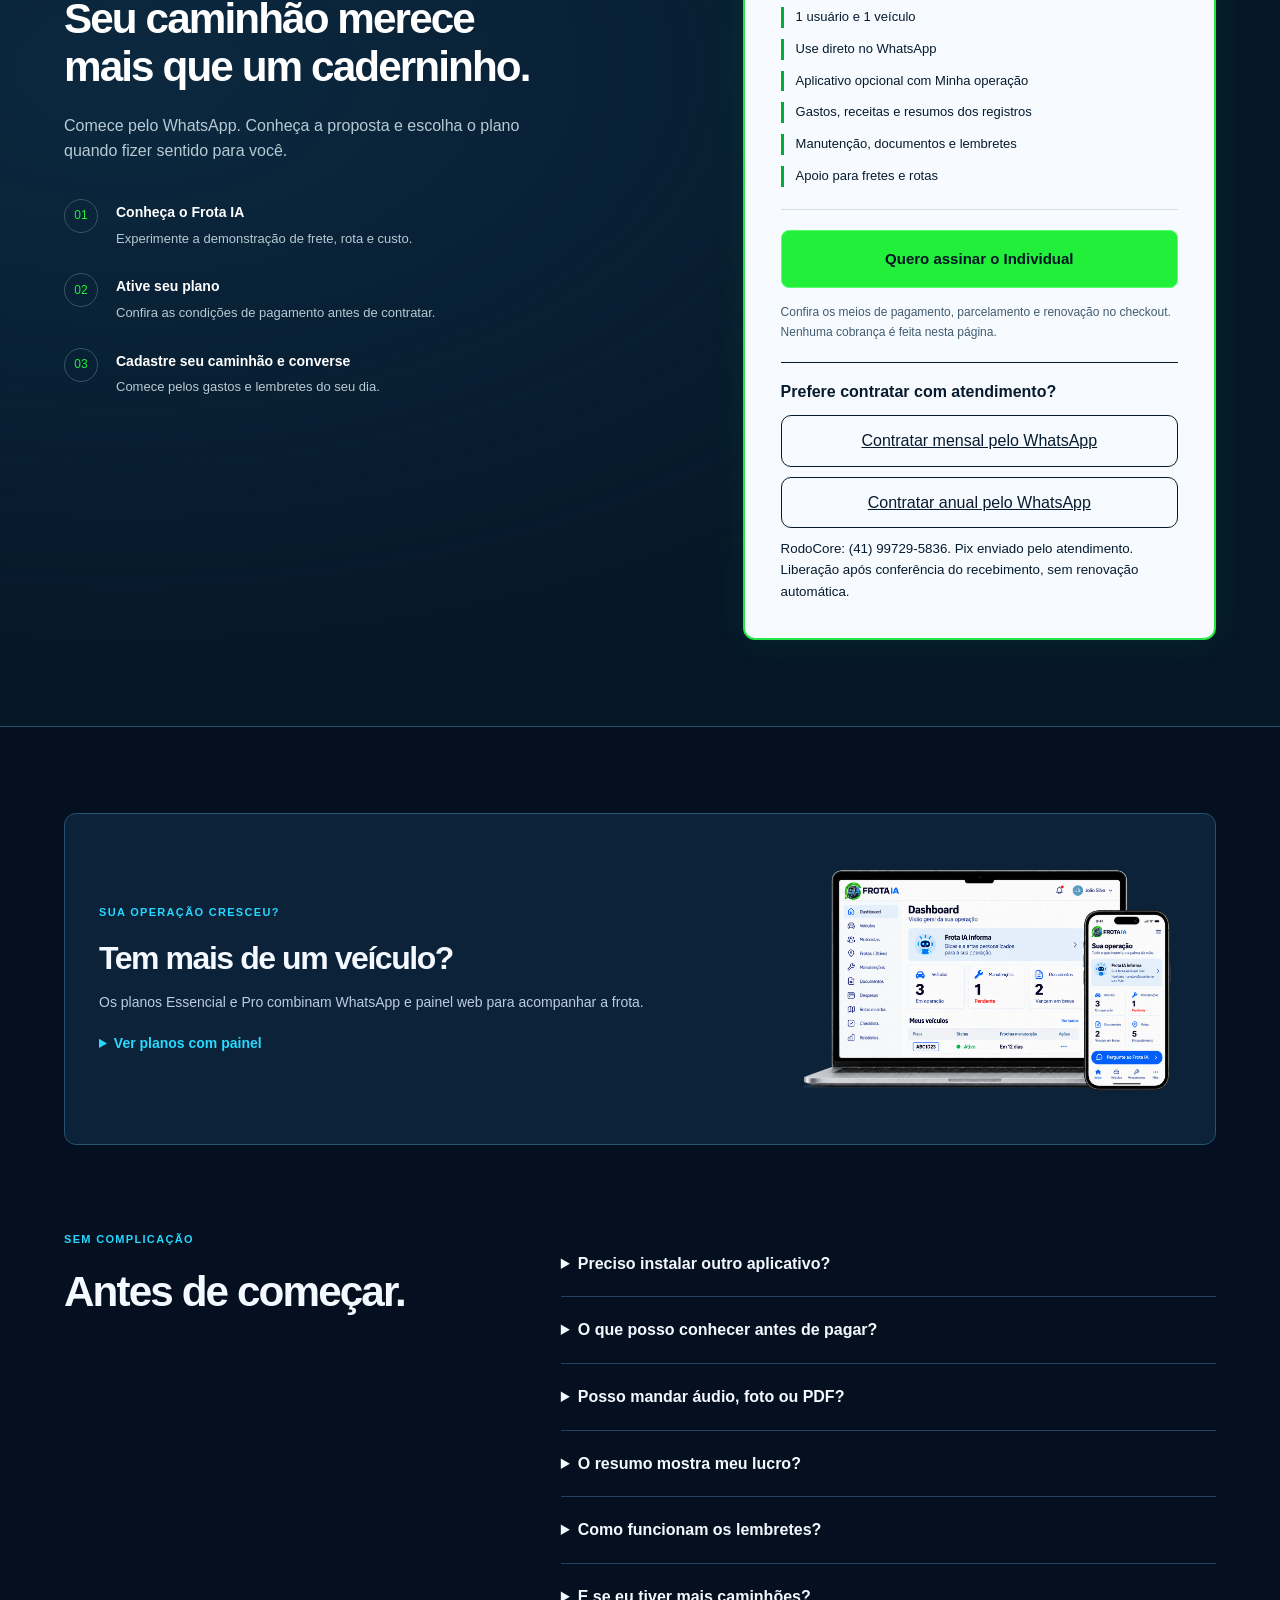
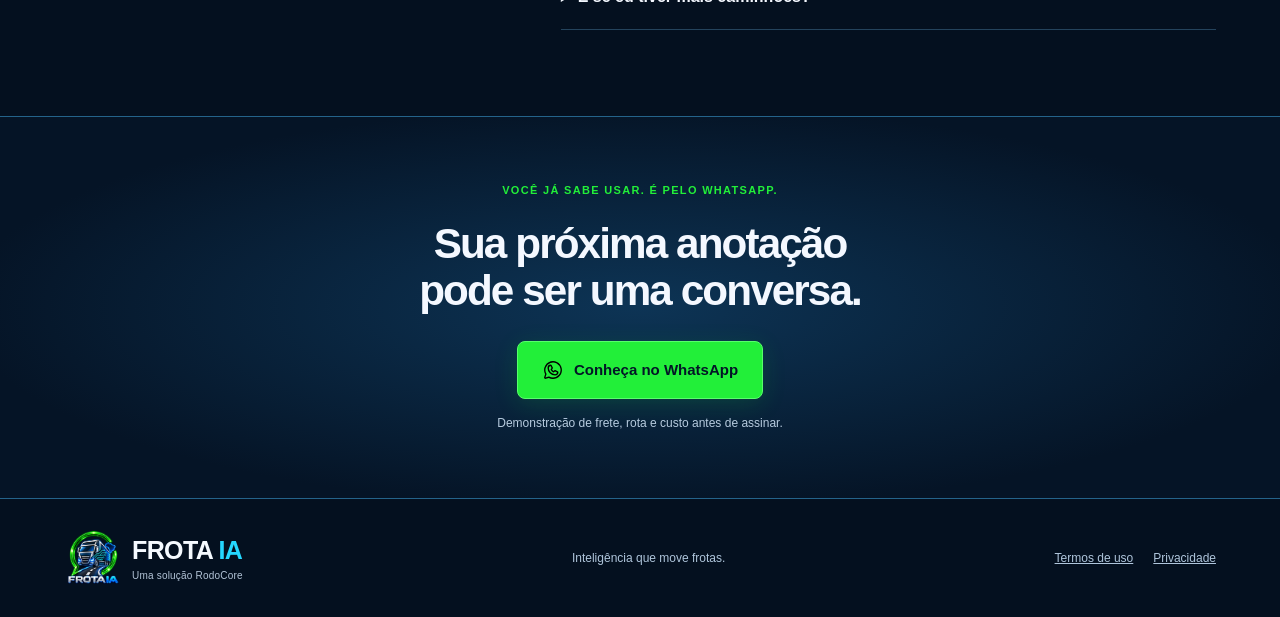
==== commit 385aa8ba: "fix: alinhar CTA Individual e corrigir marca RodoCore" ====
--- a/index.html
+++ b/index.html
@@ -16,7 +16,7 @@
 <section class="example section" id="exemplo"><div class="wrap example-grid"><div><p class="eyebrow">SIMPLES COMO UMA CONVERSA</p><h2>Mandou.<br>Organizou.<br><em>Consultou.</em></h2><p class="description">Do áudio com um gasto ao print de uma oferta de frete. Veja como o Frota IA pode ajudar a organizar os dados e entender os custos.</p><div class="tabs" role="tablist" aria-label="Exemplos de conversa"><button role="tab" id="tab-frete" aria-selected="false" aria-controls="conversa" data-example="frete" tabindex="-1">Print de frete</button><button role="tab" id="tab-audio" aria-selected="false" aria-controls="conversa" data-example="audio" tabindex="-1">Áudio</button><button role="tab" id="tab-gastos" aria-selected="true" aria-controls="conversa" data-example="gastos">Gastos</button><button role="tab" id="tab-lembrete" aria-selected="false" aria-controls="conversa" data-example="lembrete" tabindex="-1">Lembretes</button><button role="tab" id="tab-documento" aria-selected="false" aria-controls="conversa" data-example="documento" tabindex="-1">Documentos</button></div><p class="fine dark">Conversas e valores ilustrativos. Não são registros reais.<br>Funções de gestão dependem do plano contratado.</p></div><div class="chat"><div class="chat-head"><img src="assets/logo-verde-transparente.png" alt="" width="45" height="45"><div><strong>Frota IA</strong><small>Seu assistente do transporte</small></div><img class="whatsapp" src="assets/icons/whatsapp-logo.svg" alt="WhatsApp"></div><div class="chat-body" id="conversa" role="tabpanel" aria-labelledby="tab-gastos" tabindex="0" aria-live="polite"><span class="chat-date">EXEMPLO DE CONVERSA</span><p class="bubble sent">Paguei R$ 180 de pedágio hoje.<small>09:14</small></p><p class="bubble received">Pedágio de R$ 180 para o seu caminhão, na data de hoje. Posso registrar?<small>09:14</small></p><p class="bubble sent">Pode. Quanto deu de despesas hoje?<small>09:15</small></p><div class="bubble received"><strong>Pedágio registrado.</strong><p>Neste exemplo, suas despesas de hoje são:</p><dl><div><dt>Diesel</dt><dd>R$ 1.200,00</dd></div><div><dt>Pedágio</dt><dd>R$ 180,00</dd></div><div class="total"><dt>Total registrado</dt><dd>R$ 1.380,00</dd></div></dl><small>09:15 · Dados ilustrativos</small></div></div><div class="chat-bottom">Texto, áudio, foto ou documento. Você escolhe.</div></div></div></section>
 <section class="section individual-app" id="aplicativo" aria-labelledby="titulo-aplicativo"><div class="wrap individual-app-grid"><div><p class="eyebrow">WHATSAPP + APLICATIVO · UM CAMINHÃO</p><h2 id="titulo-aplicativo">Converse no WhatsApp.<br><em>Confira no aplicativo.</em></h2><p class="description">O WhatsApp facilita os registros do dia. O aplicativo Frota IA reúne as informações salvas para você consultar sem procurar no meio da conversa.</p><ol class="app-steps"><li><strong>Registre pelo WhatsApp</strong><p>Informe receitas, despesas e abastecimentos. Confira a confirmação do assistente: só os registros efetivamente salvos aparecem no aplicativo.</p></li><li><strong>Abra Minha operação</strong><p>Com a conta vinculada à mesma operação, consulte receitas, despesas, abastecimentos, análises, lembretes pendentes e relatórios disponíveis.</p></li><li><strong>Pergunte e entenda seus números</strong><p>Escreva ou use a voz no aplicativo. Consulte seus registros e peça um relatório em PDF. Os recursos de voz dependem do celular e do navegador.</p></li></ol><a class="button" href="https://frotaia.up.railway.app/" target="_blank" rel="noopener">Já sou cliente · abrir aplicativo</a><p class="fine">Use o link de vínculo recebido no seu WhatsApp para conectar seu acesso. Depois, no navegador, escolha “Instalar aplicativo” ou “Adicionar à tela inicial”.</p><p class="fine">Instalação opcional. Após um registro pelo WhatsApp, abra Minha operação e toque em Atualizar. Este aplicativo individual não é o painel empresarial para várias frotas.</p></div><figure class="app-capture"><img src="assets/aplicativo-com-caminhao.png" alt="Tela do aplicativo Frota IA com o caminhão de frente, Fretes, Rotas, Notícias, Custos e o botão Minha operação para receitas, despesas e relatórios." width="523" height="1060" loading="lazy"><figcaption>Tela do aplicativo Frota IA · acesso à Minha operação</figcaption></figure></div></section>
 <section class="section extras"><div class="wrap"><p class="eyebrow">QUANDO PRECISAR, É SÓ PEDIR</p><h2>Mais apoio para a sua estrada.</h2><div class="extra-grid"><article><img src="assets/icons/file-text.svg" alt=""><h3>Fotos e documentos</h3><p>Ajuda para ler informações em fotos e PDFs suportados. Sem redigitar tudo.</p></article><article><img src="assets/icons/truck.svg" alt=""><h3>Fretes e rotas</h3><p>Estimativas para planejar a viagem com os dados que você informar. Não é GPS especializado para caminhão.</p></article><article><img src="assets/icons/broadcast.svg" alt=""><h3>Radar de fretes</h3><p>Oportunidades em grupos autorizados e configurados. Sem garantia de oferta ou contratação.</p></article><article><img src="assets/icons/newspaper.svg" alt=""><h3>Notícias do setor</h3><p>Ative o resumo para receber informações do transporte no seu WhatsApp.</p></article></div></div></section>
-<section class="section pricing" id="plano"><div class="wrap pricing-grid"><div><p class="eyebrow">FEITO PARA QUEM TEM UM CAMINHÃO</p><h2>Seu caminhão merece<br>mais que um caderninho.</h2><p class="description">Comece pelo WhatsApp. Conheça a proposta e escolha o plano quando fizer sentido para você.</p><ol class="steps"><li><span>01</span><div><strong>Conheça o Frota IA</strong><p>Experimente a demonstração de frete, rota e custo.</p></div></li><li><span>02</span><div><strong>Ative seu plano</strong><p>Confira as condições de pagamento antes de contratar.</p></div></li><li><span>03</span><div><strong>Cadastre seu caminhão e converse</strong><p>Comece pelos gastos e lembretes do seu dia.</p></div></li></ol></div><article class="price-card"><p class="plan-label">FROTA IA INDIVIDUAL</p><h3>Um caminhão.<br>Um assistente com você.</h3><p class="price">R$ 89,90<span>/mês</span></p><p class="annual">Ou R$ 899,00 por 12 meses no plano anual.</p><ul><li>1 usuário e 1 veículo</li><li>Use direto no WhatsApp</li><li>Aplicativo opcional com Minha operação</li><li>Gastos, receitas e resumos dos registros</li><li>Manutenção, documentos e lembretes</li><li>Apoio para fretes e rotas</li></ul><a class="button" href="https://wa.me/5541997454382?text=Quero+assinar+o+Frota+IA+Individual+por+R%2489%2C90%2Fm%C3%AAs." target="_blank" rel="noopener">Quero conhecer o Individual</a><p class="fine dark">Confira os meios de pagamento, parcelamento e renovação no checkout. Nenhuma cobrança é feita nesta página.</p></article></div></section>
+<section class="section pricing" id="plano"><div class="wrap pricing-grid"><div><p class="eyebrow">FEITO PARA QUEM TEM UM CAMINHÃO</p><h2>Seu caminhão merece<br>mais que um caderninho.</h2><p class="description">Comece pelo WhatsApp. Conheça a proposta e escolha o plano quando fizer sentido para você.</p><ol class="steps"><li><span>01</span><div><strong>Conheça o Frota IA</strong><p>Experimente a demonstração de frete, rota e custo.</p></div></li><li><span>02</span><div><strong>Ative seu plano</strong><p>Confira as condições de pagamento antes de contratar.</p></div></li><li><span>03</span><div><strong>Cadastre seu caminhão e converse</strong><p>Comece pelos gastos e lembretes do seu dia.</p></div></li></ol></div><article class="price-card"><p class="plan-label">FROTA IA INDIVIDUAL</p><h3>Um caminhão.<br>Um assistente com você.</h3><p class="price">R$ 89,90<span>/mês</span></p><p class="annual">Ou R$ 899,00 por 12 meses no plano anual.</p><ul><li>1 usuário e 1 veículo</li><li>Use direto no WhatsApp</li><li>Aplicativo opcional com Minha operação</li><li>Gastos, receitas e resumos dos registros</li><li>Manutenção, documentos e lembretes</li><li>Apoio para fretes e rotas</li></ul><a class="button" href="https://wa.me/5541997454382?text=Quero+assinar+o+Frota+IA+Individual+por+R%2489%2C90%2Fm%C3%AAs." target="_blank" rel="noopener">Quero assinar o Individual</a><p class="fine dark">Confira os meios de pagamento, parcelamento e renovação no checkout. Nenhuma cobrança é feita nesta página.</p></article></div></section>
 <section class="section fleet"><div class="wrap fleet-box"><div><p class="eyebrow">SUA OPERAÇÃO CRESCEU?</p><h2>Tem mais de um veículo?</h2><p>Os planos Essencial e Pro combinam WhatsApp e painel web para acompanhar a frota.</p><details><summary>Ver planos com painel</summary><div class="fleet-plans"><article><h3>Essencial</h3><p><strong>R$ 149,90/mês</strong> · Até 3 veículos</p><a href="https://wa.me/5541997454382?text=Quero+contratar+o+Frota+IA+Essencial." target="_blank" rel="noopener">Conhecer Essencial</a></article><article><h3>Pro</h3><p><strong>R$ 249,90/mês</strong> · Até 10 veículos</p><a href="https://wa.me/5541997454382?text=Quero+contratar+o+Frota+IA+Pro." target="_blank" rel="noopener">Conhecer Pro</a></article></div><p>Acima de 10 veículos: proposta personalizada pelo atendimento comercial. <a href="https://wa.me/5541997454382?text=Quero+conhecer+o+Frota+IA+Empresas+para+uma+frota+com+mais+de+10+ve%C3%ADculos." target="_blank" rel="noopener">Falar sobre o plano Empresas</a></p></details></div><img src="assets/panel-devices-verde.png" alt="Ilustração do painel web nos planos Essencial e Pro" loading="lazy"></div></section>
 <section class="section faq"><div class="wrap faq-grid"><div><p class="eyebrow">SEM COMPLICAÇÃO</p><h2>Antes de começar.</h2></div><div><details><summary>Preciso instalar outro aplicativo?</summary><p>Não é obrigatório. O plano Individual funciona pelo WhatsApp e também oferece o aplicativo opcional para um veículo. Com a conta vinculada, você consulta os registros salvos em Minha operação e conversa com o assistente por texto ou voz, conforme a compatibilidade do dispositivo. O painel empresarial para frotas é uma solução separada.</p></details><details><summary>O que posso conhecer antes de pagar?</summary><p>A demonstração apresenta frete, rota e custo. Os registros e as ferramentas de gestão são disponibilizados conforme o plano contratado. Enviar uma foto ou um áudio não libera, por si só, todas as funções.</p></details><details><summary>Posso mandar áudio, foto ou PDF?</summary><p>Sim, nos formatos suportados. Se um arquivo estiver ilegível ou faltar uma informação, o assistente pode pedir confirmação ou reenvio. A leitura não substitui validação fiscal ou documental.</p></details><details><summary>O resumo mostra meu lucro?</summary><p>O resumo usa as receitas e despesas que foram registradas. Se houver gastos não informados, o resultado estará incompleto. As estimativas de viagem dependem dos dados fornecidos.</p></details><details><summary>Como funcionam os lembretes?</summary><p>Informe o compromisso, a data e o horário. Confira a confirmação do agendamento. Lembretes não substituem as recomendações de manutenção do fabricante.</p></details><details><summary>E se eu tiver mais caminhões?</summary><p>Conheça os planos com painel: Essencial para até 3 veículos e Pro para até 10. Acima disso, o atendimento comercial prepara uma proposta.</p></details></div></div></section>
 <section class="closing"><div class="wrap"><p class="eyebrow">VOCÊ JÁ SABE USAR. É PELO WHATSAPP.</p><h2>Sua próxima anotação<br>pode ser uma conversa.</h2><a class="button" href="https://wa.me/5541997454382?text=Quero+testar+o+Frota+IA+gr%C3%A1tis" target="_blank" rel="noopener"><img src="assets/icons/whatsapp-logo.svg" alt="">Conheça no WhatsApp</a><p class="fine">Demonstração de frete, rota e custo antes de assinar.</p></div></section>
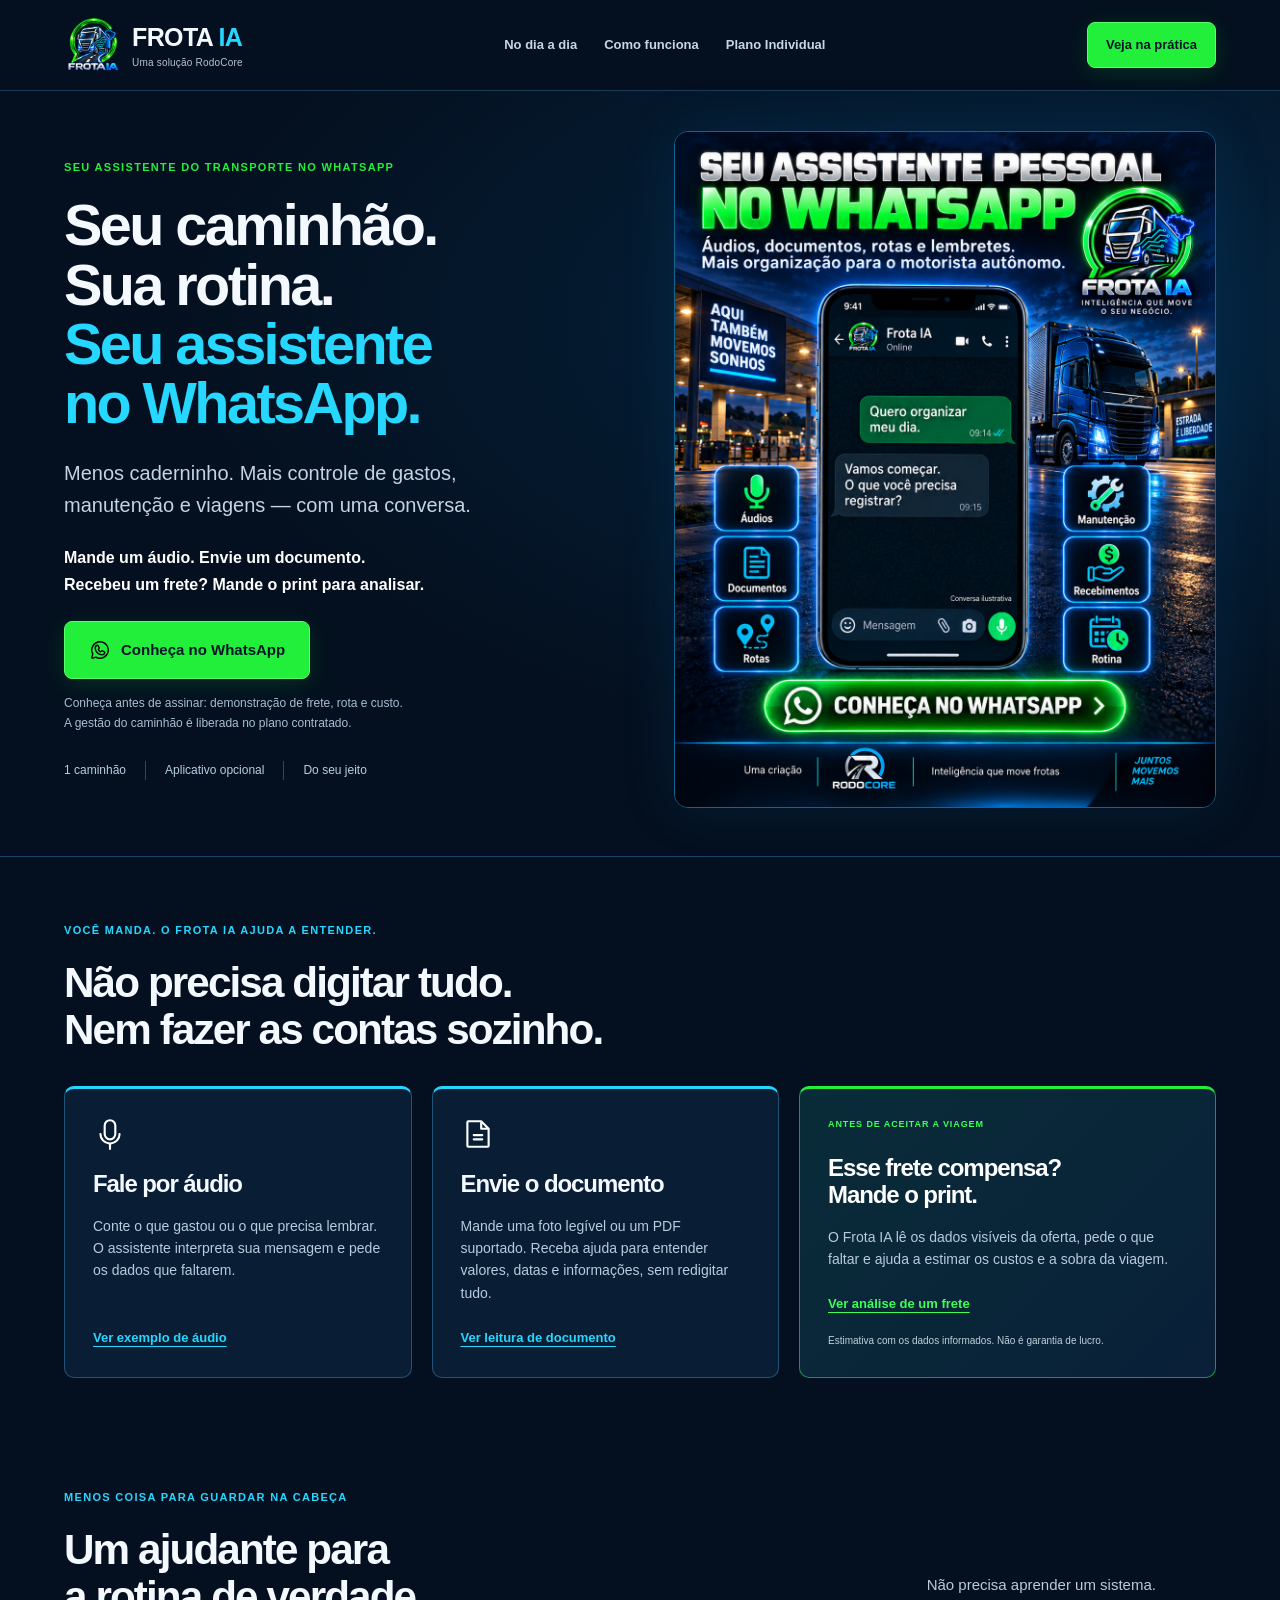
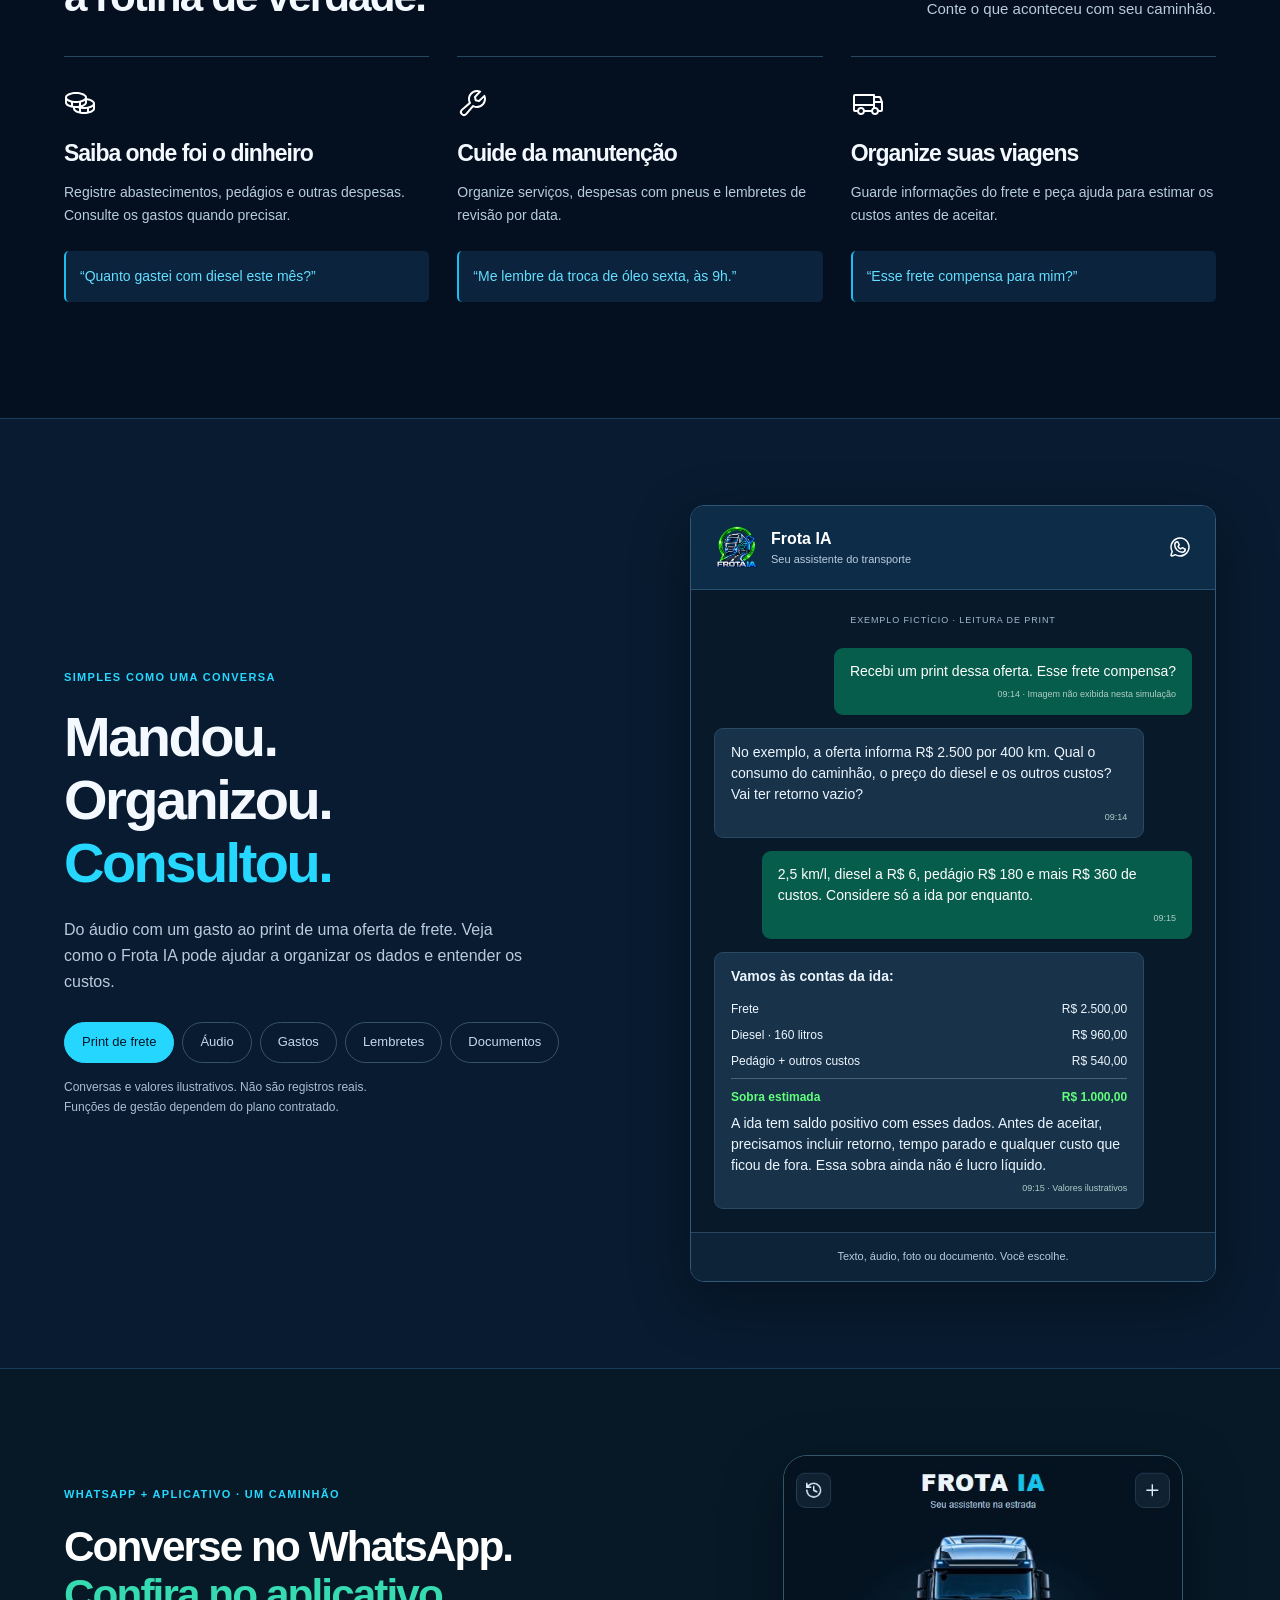
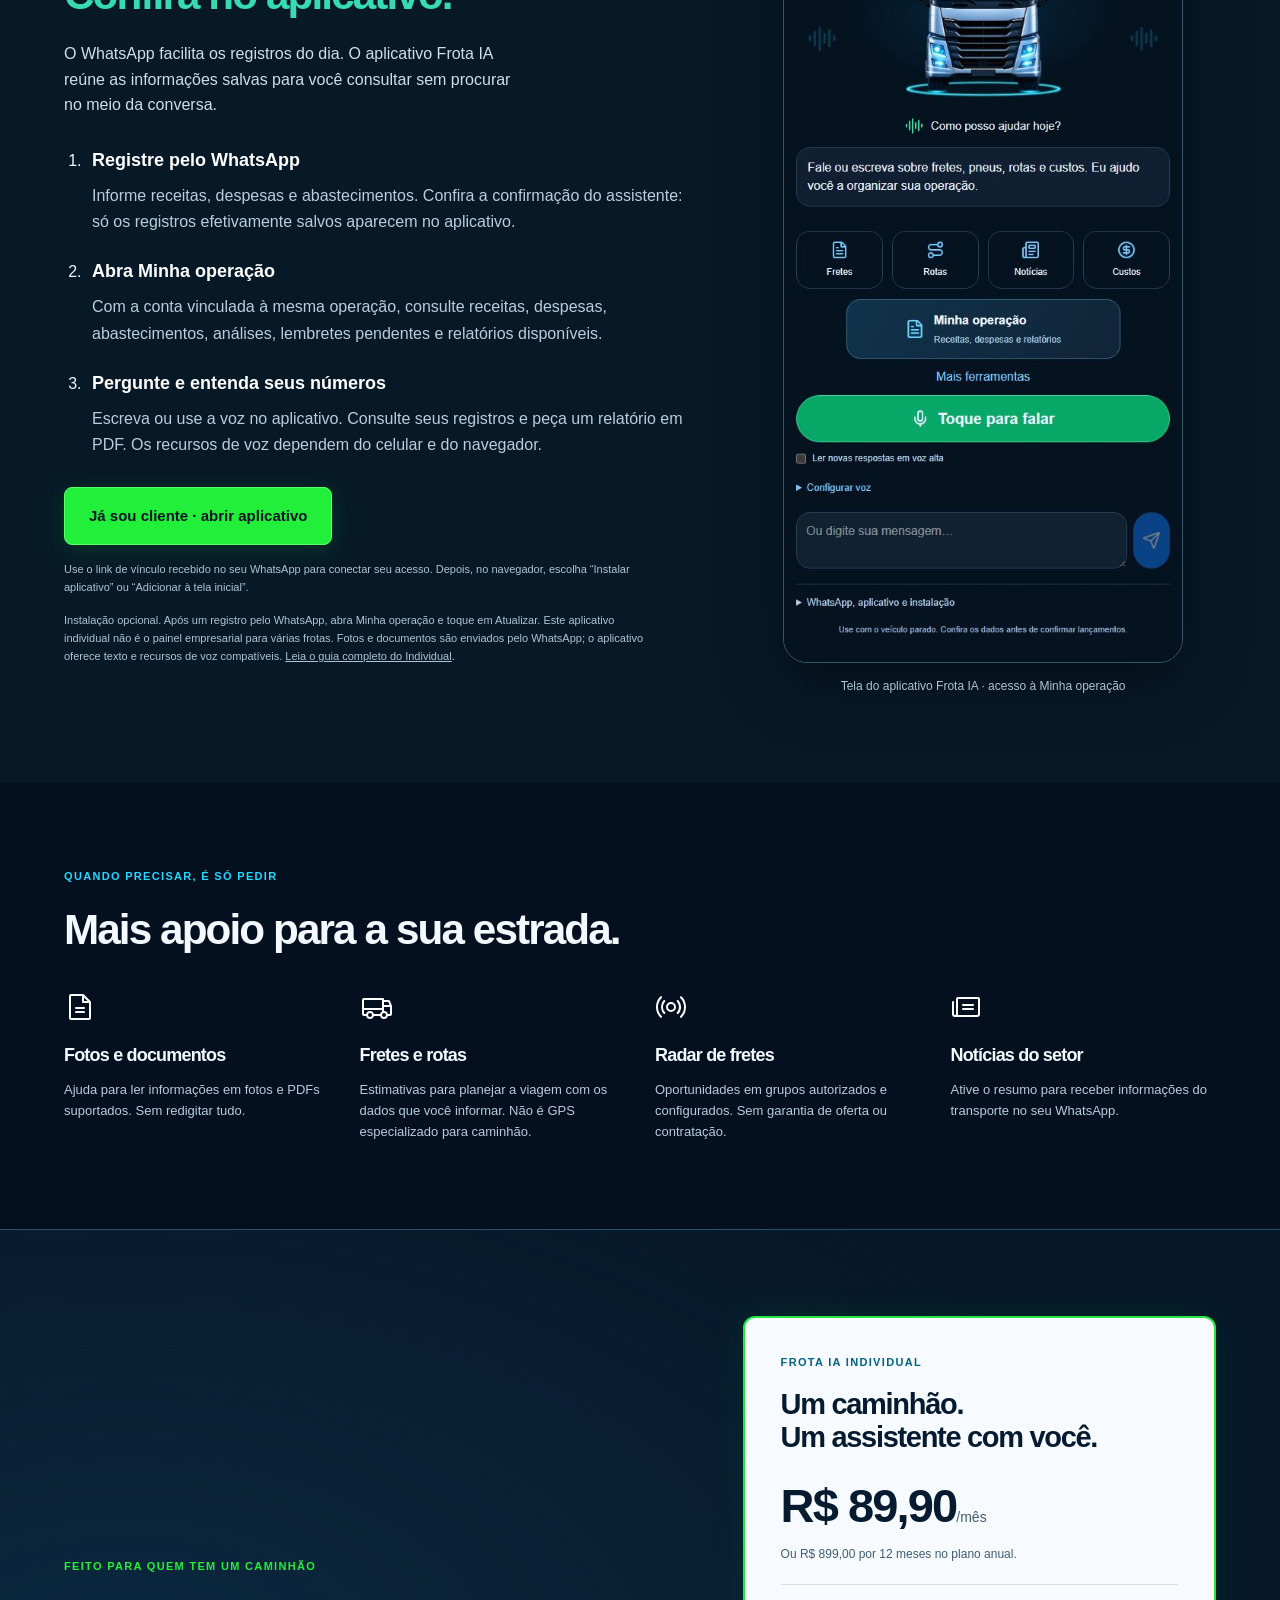
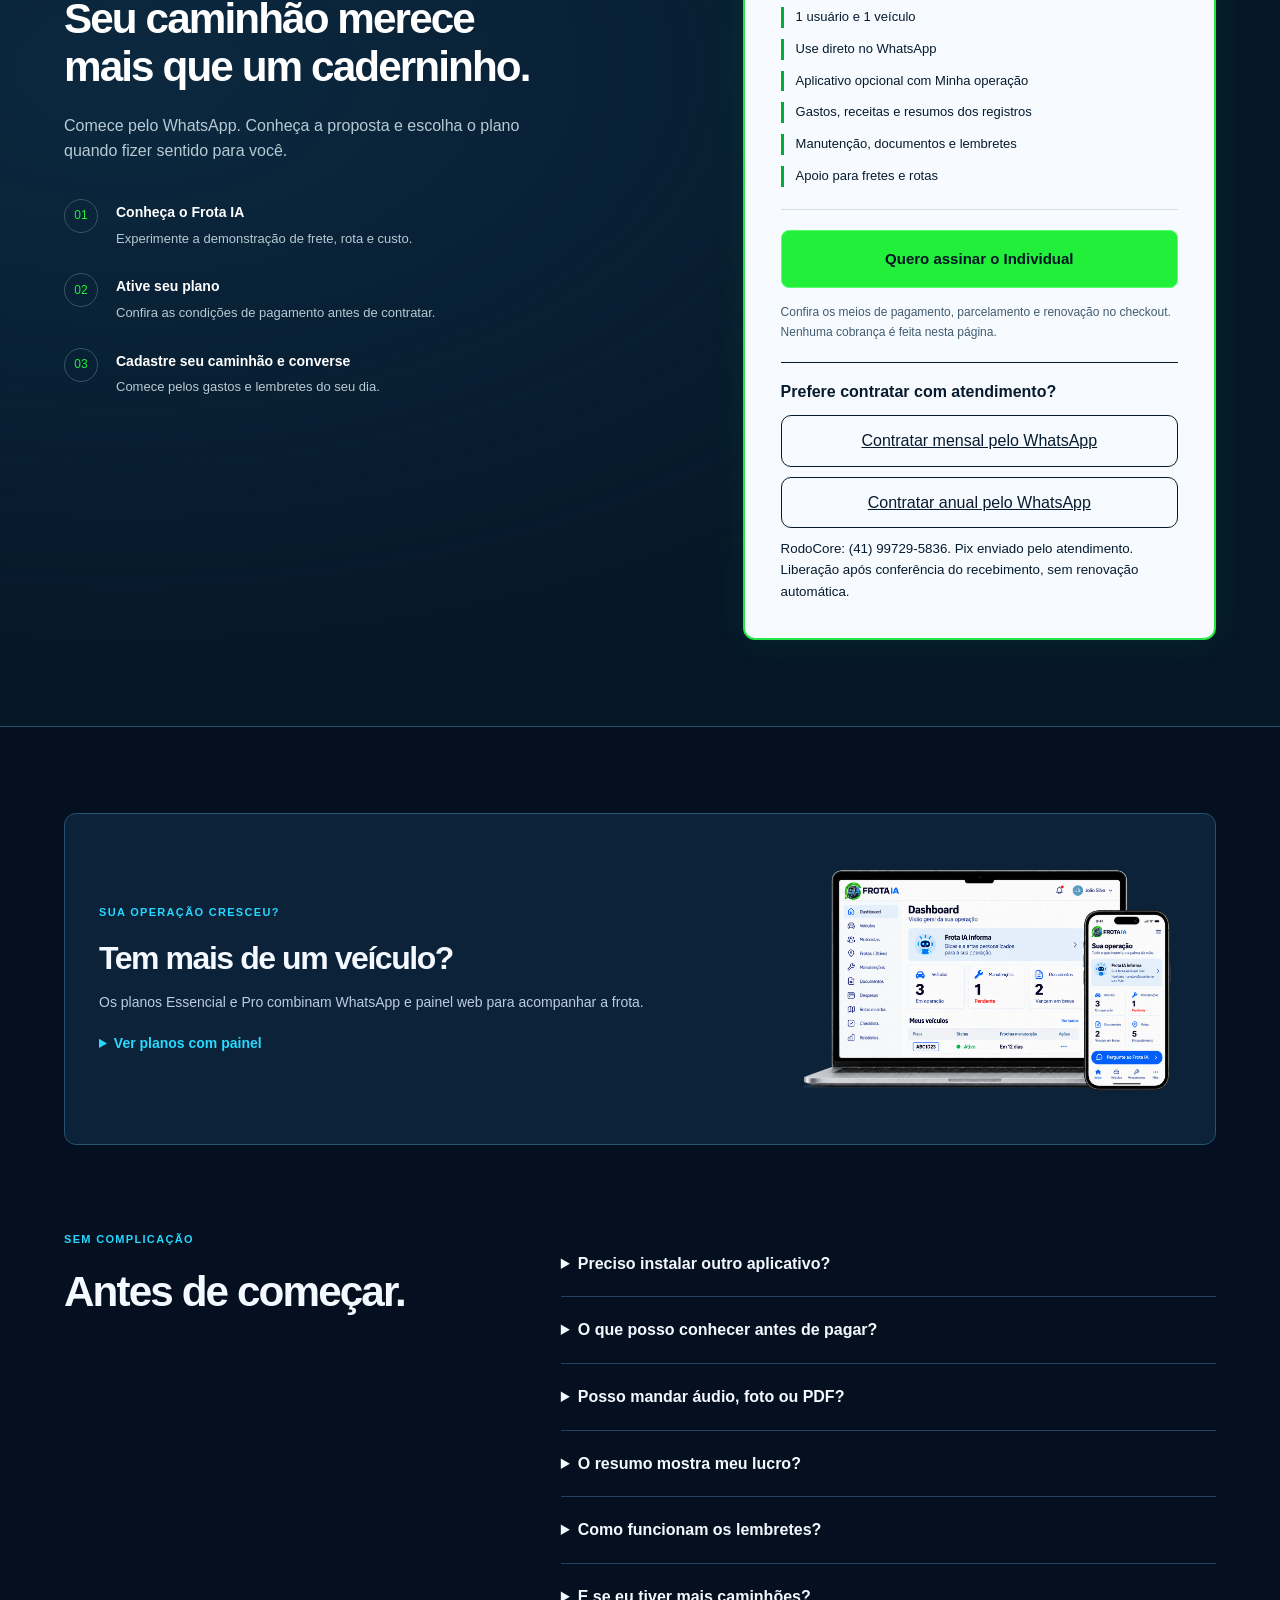
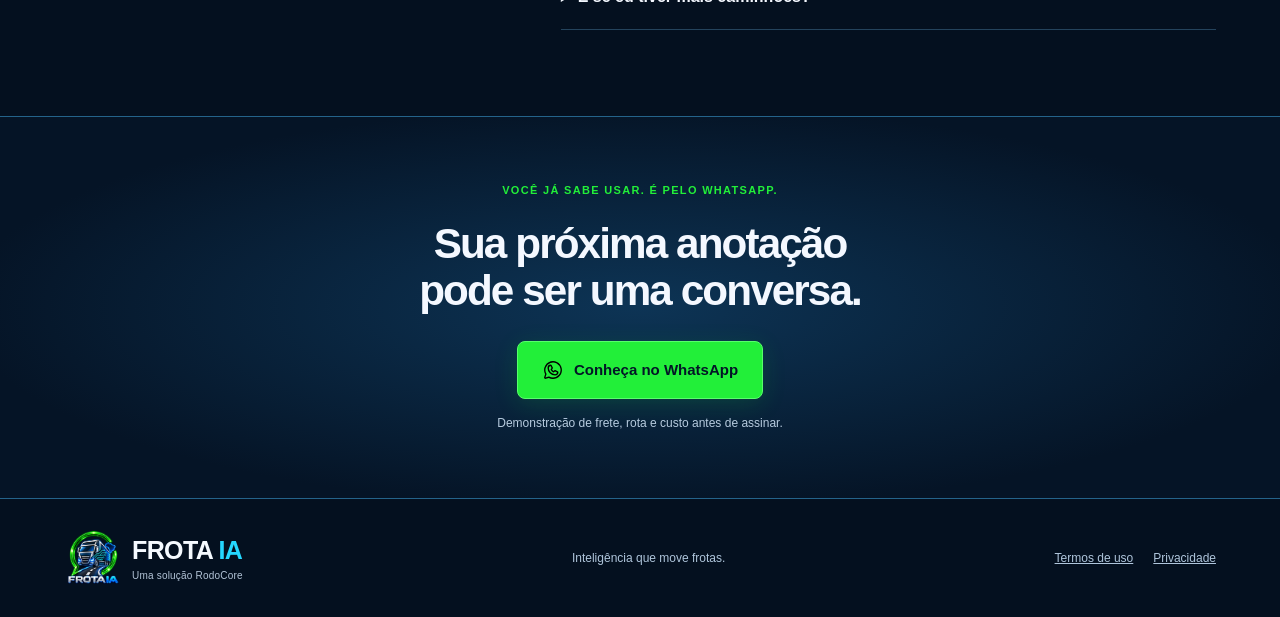
==== commit 9722a29b: "Align terms, pricing and current Individual guide with WhatsApp and companion app" ====
--- a/index.html
+++ b/index.html
@@ -14,11 +14,11 @@
 <article><img src="assets/icons/truck.svg" alt=""><h3>Organize suas viagens</h3><p>Guarde informações do frete e peça ajuda para estimar os custos antes de aceitar.</p><blockquote>“Esse frete compensa para mim?”</blockquote></article>
 </div></div></section>
 <section class="example section" id="exemplo"><div class="wrap example-grid"><div><p class="eyebrow">SIMPLES COMO UMA CONVERSA</p><h2>Mandou.<br>Organizou.<br><em>Consultou.</em></h2><p class="description">Do áudio com um gasto ao print de uma oferta de frete. Veja como o Frota IA pode ajudar a organizar os dados e entender os custos.</p><div class="tabs" role="tablist" aria-label="Exemplos de conversa"><button role="tab" id="tab-frete" aria-selected="false" aria-controls="conversa" data-example="frete" tabindex="-1">Print de frete</button><button role="tab" id="tab-audio" aria-selected="false" aria-controls="conversa" data-example="audio" tabindex="-1">Áudio</button><button role="tab" id="tab-gastos" aria-selected="true" aria-controls="conversa" data-example="gastos">Gastos</button><button role="tab" id="tab-lembrete" aria-selected="false" aria-controls="conversa" data-example="lembrete" tabindex="-1">Lembretes</button><button role="tab" id="tab-documento" aria-selected="false" aria-controls="conversa" data-example="documento" tabindex="-1">Documentos</button></div><p class="fine dark">Conversas e valores ilustrativos. Não são registros reais.<br>Funções de gestão dependem do plano contratado.</p></div><div class="chat"><div class="chat-head"><img src="assets/logo-verde-transparente.png" alt="" width="45" height="45"><div><strong>Frota IA</strong><small>Seu assistente do transporte</small></div><img class="whatsapp" src="assets/icons/whatsapp-logo.svg" alt="WhatsApp"></div><div class="chat-body" id="conversa" role="tabpanel" aria-labelledby="tab-gastos" tabindex="0" aria-live="polite"><span class="chat-date">EXEMPLO DE CONVERSA</span><p class="bubble sent">Paguei R$ 180 de pedágio hoje.<small>09:14</small></p><p class="bubble received">Pedágio de R$ 180 para o seu caminhão, na data de hoje. Posso registrar?<small>09:14</small></p><p class="bubble sent">Pode. Quanto deu de despesas hoje?<small>09:15</small></p><div class="bubble received"><strong>Pedágio registrado.</strong><p>Neste exemplo, suas despesas de hoje são:</p><dl><div><dt>Diesel</dt><dd>R$ 1.200,00</dd></div><div><dt>Pedágio</dt><dd>R$ 180,00</dd></div><div class="total"><dt>Total registrado</dt><dd>R$ 1.380,00</dd></div></dl><small>09:15 · Dados ilustrativos</small></div></div><div class="chat-bottom">Texto, áudio, foto ou documento. Você escolhe.</div></div></div></section>
-<section class="section individual-app" id="aplicativo" aria-labelledby="titulo-aplicativo"><div class="wrap individual-app-grid"><div><p class="eyebrow">WHATSAPP + APLICATIVO · UM CAMINHÃO</p><h2 id="titulo-aplicativo">Converse no WhatsApp.<br><em>Confira no aplicativo.</em></h2><p class="description">O WhatsApp facilita os registros do dia. O aplicativo Frota IA reúne as informações salvas para você consultar sem procurar no meio da conversa.</p><ol class="app-steps"><li><strong>Registre pelo WhatsApp</strong><p>Informe receitas, despesas e abastecimentos. Confira a confirmação do assistente: só os registros efetivamente salvos aparecem no aplicativo.</p></li><li><strong>Abra Minha operação</strong><p>Com a conta vinculada à mesma operação, consulte receitas, despesas, abastecimentos, análises, lembretes pendentes e relatórios disponíveis.</p></li><li><strong>Pergunte e entenda seus números</strong><p>Escreva ou use a voz no aplicativo. Consulte seus registros e peça um relatório em PDF. Os recursos de voz dependem do celular e do navegador.</p></li></ol><a class="button" href="https://frotaia.up.railway.app/" target="_blank" rel="noopener">Já sou cliente · abrir aplicativo</a><p class="fine">Use o link de vínculo recebido no seu WhatsApp para conectar seu acesso. Depois, no navegador, escolha “Instalar aplicativo” ou “Adicionar à tela inicial”.</p><p class="fine">Instalação opcional. Após um registro pelo WhatsApp, abra Minha operação e toque em Atualizar. Este aplicativo individual não é o painel empresarial para várias frotas.</p></div><figure class="app-capture"><img src="assets/aplicativo-com-caminhao.png" alt="Tela do aplicativo Frota IA com o caminhão de frente, Fretes, Rotas, Notícias, Custos e o botão Minha operação para receitas, despesas e relatórios." width="523" height="1060" loading="lazy"><figcaption>Tela do aplicativo Frota IA · acesso à Minha operação</figcaption></figure></div></section>
+<section class="section individual-app" id="aplicativo" aria-labelledby="titulo-aplicativo"><div class="wrap individual-app-grid"><div><p class="eyebrow">WHATSAPP + APLICATIVO · UM CAMINHÃO</p><h2 id="titulo-aplicativo">Converse no WhatsApp.<br><em>Confira no aplicativo.</em></h2><p class="description">O WhatsApp facilita os registros do dia. O aplicativo Frota IA reúne as informações salvas para você consultar sem procurar no meio da conversa.</p><ol class="app-steps"><li><strong>Registre pelo WhatsApp</strong><p>Informe receitas, despesas e abastecimentos. Confira a confirmação do assistente: só os registros efetivamente salvos aparecem no aplicativo.</p></li><li><strong>Abra Minha operação</strong><p>Com a conta vinculada à mesma operação, consulte receitas, despesas, abastecimentos, análises, lembretes pendentes e relatórios disponíveis.</p></li><li><strong>Pergunte e entenda seus números</strong><p>Escreva ou use a voz no aplicativo. Consulte seus registros e peça um relatório em PDF. Os recursos de voz dependem do celular e do navegador.</p></li></ol><a class="button" href="https://frotaia.up.railway.app/" target="_blank" rel="noopener">Já sou cliente · abrir aplicativo</a><p class="fine">Use o link de vínculo recebido no seu WhatsApp para conectar seu acesso. Depois, no navegador, escolha “Instalar aplicativo” ou “Adicionar à tela inicial”.</p><p class="fine">Instalação opcional. Após um registro pelo WhatsApp, abra Minha operação e toque em Atualizar. Este aplicativo individual não é o painel empresarial para várias frotas. Fotos e documentos são enviados pelo WhatsApp; o aplicativo oferece texto e recursos de voz compatíveis. <a href="guia-individual.html">Leia o guia completo do Individual</a>.</p></div><figure class="app-capture"><img src="assets/aplicativo-com-caminhao.png" alt="Tela do aplicativo Frota IA com o caminhão de frente, Fretes, Rotas, Notícias, Custos e o botão Minha operação para receitas, despesas e relatórios." width="523" height="1060" loading="lazy"><figcaption>Tela do aplicativo Frota IA · acesso à Minha operação</figcaption></figure></div></section>
 <section class="section extras"><div class="wrap"><p class="eyebrow">QUANDO PRECISAR, É SÓ PEDIR</p><h2>Mais apoio para a sua estrada.</h2><div class="extra-grid"><article><img src="assets/icons/file-text.svg" alt=""><h3>Fotos e documentos</h3><p>Ajuda para ler informações em fotos e PDFs suportados. Sem redigitar tudo.</p></article><article><img src="assets/icons/truck.svg" alt=""><h3>Fretes e rotas</h3><p>Estimativas para planejar a viagem com os dados que você informar. Não é GPS especializado para caminhão.</p></article><article><img src="assets/icons/broadcast.svg" alt=""><h3>Radar de fretes</h3><p>Oportunidades em grupos autorizados e configurados. Sem garantia de oferta ou contratação.</p></article><article><img src="assets/icons/newspaper.svg" alt=""><h3>Notícias do setor</h3><p>Ative o resumo para receber informações do transporte no seu WhatsApp.</p></article></div></div></section>
 <section class="section pricing" id="plano"><div class="wrap pricing-grid"><div><p class="eyebrow">FEITO PARA QUEM TEM UM CAMINHÃO</p><h2>Seu caminhão merece<br>mais que um caderninho.</h2><p class="description">Comece pelo WhatsApp. Conheça a proposta e escolha o plano quando fizer sentido para você.</p><ol class="steps"><li><span>01</span><div><strong>Conheça o Frota IA</strong><p>Experimente a demonstração de frete, rota e custo.</p></div></li><li><span>02</span><div><strong>Ative seu plano</strong><p>Confira as condições de pagamento antes de contratar.</p></div></li><li><span>03</span><div><strong>Cadastre seu caminhão e converse</strong><p>Comece pelos gastos e lembretes do seu dia.</p></div></li></ol></div><article class="price-card"><p class="plan-label">FROTA IA INDIVIDUAL</p><h3>Um caminhão.<br>Um assistente com você.</h3><p class="price">R$ 89,90<span>/mês</span></p><p class="annual">Ou R$ 899,00 por 12 meses no plano anual.</p><ul><li>1 usuário e 1 veículo</li><li>Use direto no WhatsApp</li><li>Aplicativo opcional com Minha operação</li><li>Gastos, receitas e resumos dos registros</li><li>Manutenção, documentos e lembretes</li><li>Apoio para fretes e rotas</li></ul><a class="button" href="https://wa.me/5541997454382?text=Quero+assinar+o+Frota+IA+Individual+por+R%2489%2C90%2Fm%C3%AAs." target="_blank" rel="noopener">Quero assinar o Individual</a><p class="fine dark">Confira os meios de pagamento, parcelamento e renovação no checkout. Nenhuma cobrança é feita nesta página.</p></article></div></section>
 <section class="section fleet"><div class="wrap fleet-box"><div><p class="eyebrow">SUA OPERAÇÃO CRESCEU?</p><h2>Tem mais de um veículo?</h2><p>Os planos Essencial e Pro combinam WhatsApp e painel web para acompanhar a frota.</p><details><summary>Ver planos com painel</summary><div class="fleet-plans"><article><h3>Essencial</h3><p><strong>R$ 149,90/mês</strong> · Até 3 veículos</p><a href="https://wa.me/5541997454382?text=Quero+contratar+o+Frota+IA+Essencial." target="_blank" rel="noopener">Conhecer Essencial</a></article><article><h3>Pro</h3><p><strong>R$ 249,90/mês</strong> · Até 10 veículos</p><a href="https://wa.me/5541997454382?text=Quero+contratar+o+Frota+IA+Pro." target="_blank" rel="noopener">Conhecer Pro</a></article></div><p>Acima de 10 veículos: proposta personalizada pelo atendimento comercial. <a href="https://wa.me/5541997454382?text=Quero+conhecer+o+Frota+IA+Empresas+para+uma+frota+com+mais+de+10+ve%C3%ADculos." target="_blank" rel="noopener">Falar sobre o plano Empresas</a></p></details></div><img src="assets/panel-devices-verde.png" alt="Ilustração do painel web nos planos Essencial e Pro" loading="lazy"></div></section>
-<section class="section faq"><div class="wrap faq-grid"><div><p class="eyebrow">SEM COMPLICAÇÃO</p><h2>Antes de começar.</h2></div><div><details><summary>Preciso instalar outro aplicativo?</summary><p>Não é obrigatório. O plano Individual funciona pelo WhatsApp e também oferece o aplicativo opcional para um veículo. Com a conta vinculada, você consulta os registros salvos em Minha operação e conversa com o assistente por texto ou voz, conforme a compatibilidade do dispositivo. O painel empresarial para frotas é uma solução separada.</p></details><details><summary>O que posso conhecer antes de pagar?</summary><p>A demonstração apresenta frete, rota e custo. Os registros e as ferramentas de gestão são disponibilizados conforme o plano contratado. Enviar uma foto ou um áudio não libera, por si só, todas as funções.</p></details><details><summary>Posso mandar áudio, foto ou PDF?</summary><p>Sim, nos formatos suportados. Se um arquivo estiver ilegível ou faltar uma informação, o assistente pode pedir confirmação ou reenvio. A leitura não substitui validação fiscal ou documental.</p></details><details><summary>O resumo mostra meu lucro?</summary><p>O resumo usa as receitas e despesas que foram registradas. Se houver gastos não informados, o resultado estará incompleto. As estimativas de viagem dependem dos dados fornecidos.</p></details><details><summary>Como funcionam os lembretes?</summary><p>Informe o compromisso, a data e o horário. Confira a confirmação do agendamento. Lembretes não substituem as recomendações de manutenção do fabricante.</p></details><details><summary>E se eu tiver mais caminhões?</summary><p>Conheça os planos com painel: Essencial para até 3 veículos e Pro para até 10. Acima disso, o atendimento comercial prepara uma proposta.</p></details></div></div></section>
+<section class="section faq"><div class="wrap faq-grid"><div><p class="eyebrow">SEM COMPLICAÇÃO</p><h2>Antes de começar.</h2></div><div><details><summary>Preciso instalar outro aplicativo?</summary><p>Não é obrigatório. O plano Individual funciona pelo WhatsApp e também oferece o aplicativo opcional para um veículo. Com a conta vinculada, você consulta os registros salvos em Minha operação e conversa com o assistente por texto ou voz, conforme a compatibilidade do dispositivo. O painel empresarial para frotas é uma solução separada.</p></details><details><summary>O que posso conhecer antes de pagar?</summary><p>A demonstração apresenta frete, rota e custo. Os registros e as ferramentas de gestão são disponibilizados conforme o plano contratado. Enviar uma foto ou um áudio não libera, por si só, todas as funções.</p></details><details><summary>Posso mandar áudio, foto ou PDF?</summary><p>Pelo WhatsApp, sim, nos formatos suportados. No aplicativo você conversa por texto e voz compatível; a interface atual não tem botão para anexar fotos ou PDFs. Se um arquivo estiver ilegível ou faltar uma informação, o assistente pode pedir confirmação ou reenvio. A leitura não substitui validação fiscal ou documental.</p></details><details><summary>O resumo mostra meu lucro?</summary><p>O resumo usa as receitas e despesas que foram registradas. Se houver gastos não informados, o resultado estará incompleto. As estimativas de viagem dependem dos dados fornecidos.</p></details><details><summary>Como funcionam os lembretes?</summary><p>Informe o compromisso, a data e o horário. Confira a confirmação do agendamento. Lembretes não substituem as recomendações de manutenção do fabricante.</p></details><details><summary>E se eu tiver mais caminhões?</summary><p>Conheça os planos com painel: Essencial para até 3 veículos e Pro para até 10. Acima disso, o atendimento comercial prepara uma proposta.</p></details></div></div></section>
 <section class="closing"><div class="wrap"><p class="eyebrow">VOCÊ JÁ SABE USAR. É PELO WHATSAPP.</p><h2>Sua próxima anotação<br>pode ser uma conversa.</h2><a class="button" href="https://wa.me/5541997454382?text=Quero+testar+o+Frota+IA+gr%C3%A1tis" target="_blank" rel="noopener"><img src="assets/icons/whatsapp-logo.svg" alt="">Conheça no WhatsApp</a><p class="fine">Demonstração de frete, rota e custo antes de assinar.</p></div></section>
 </main><footer class="wrap"><div class="brand"><img src="assets/logo-verde-transparente.png" alt="" width="42" height="42"><span>FROTA <b>IA</b><small>Uma solução RodoCore</small></span></div><p>Inteligência que move frotas.</p><div><a href="termos-e-privacidade.html#termos" target="_blank" rel="noopener">Termos de uso</a><a href="termos-e-privacidade.html#privacidade" target="_blank" rel="noopener">Privacidade</a></div></footer>
 <script src="previa-v1.js"></script><script src="contratacao-direta.js"></script></body></html>
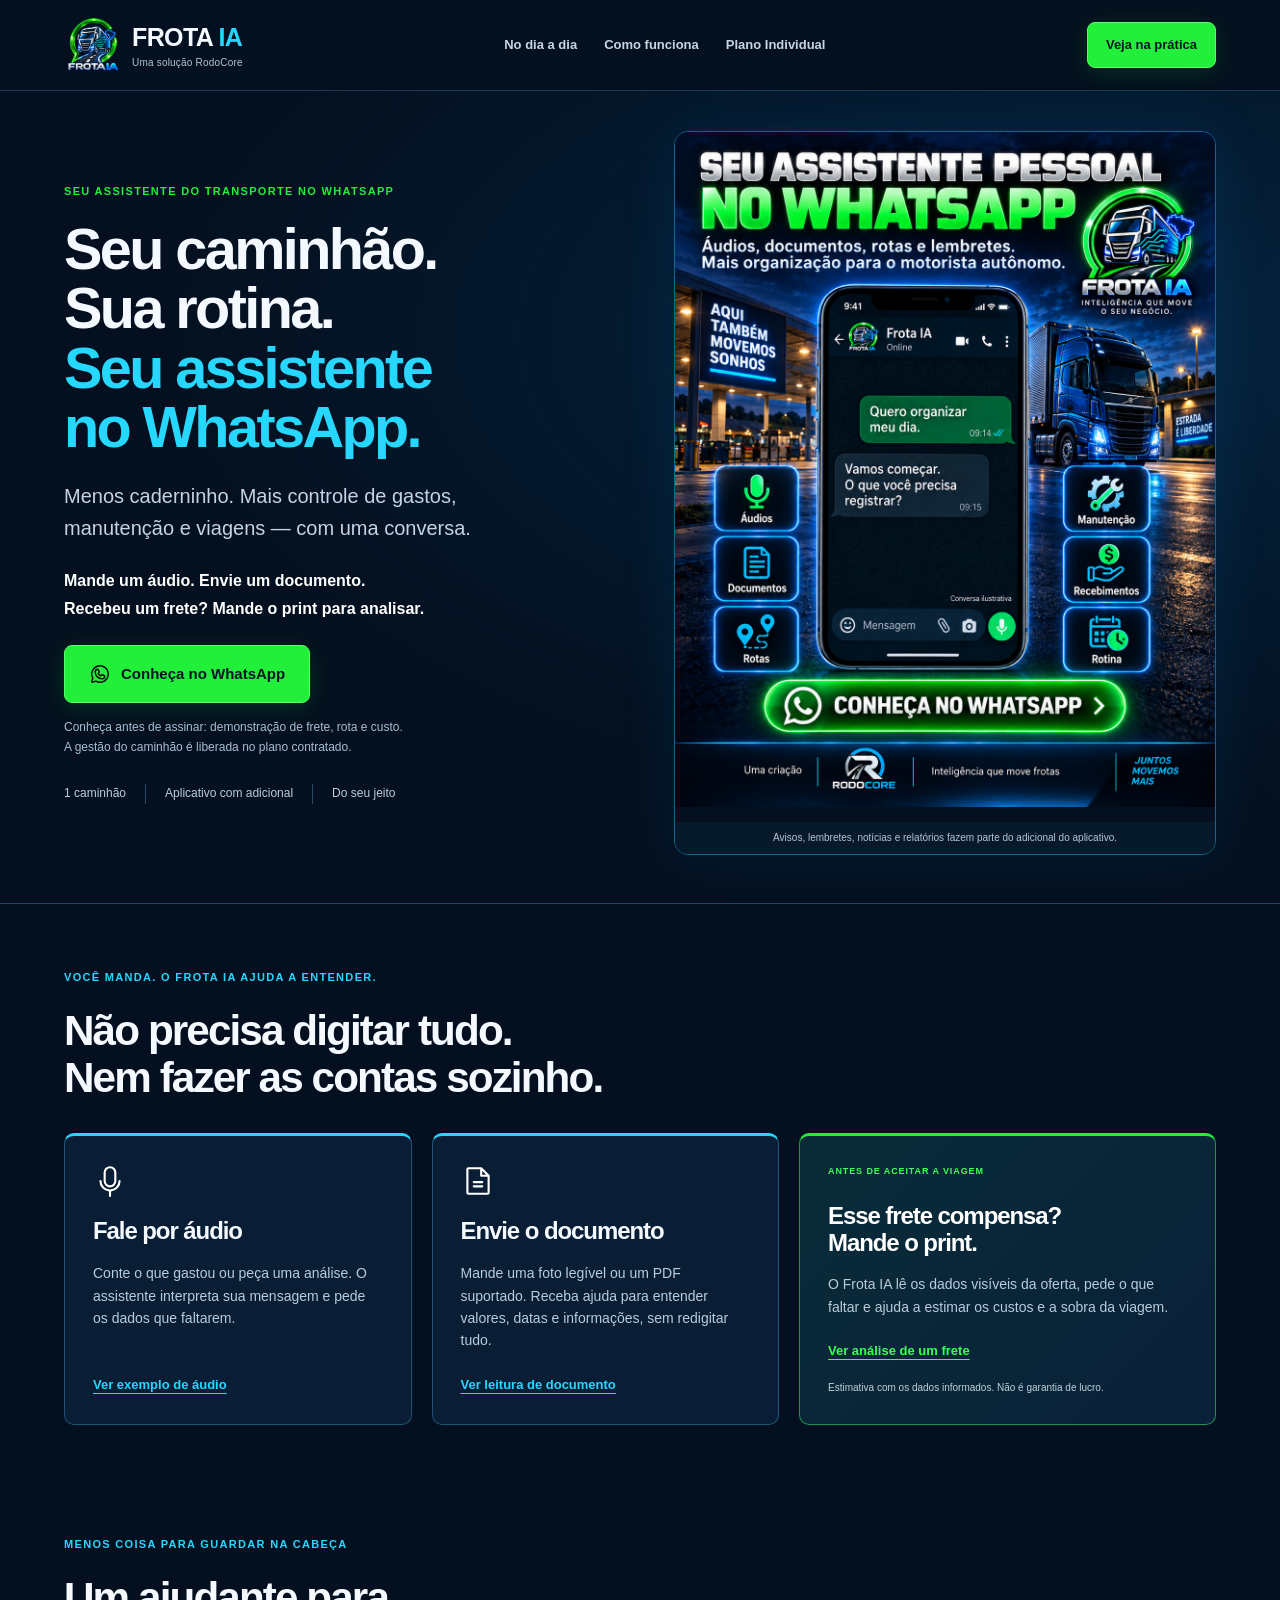
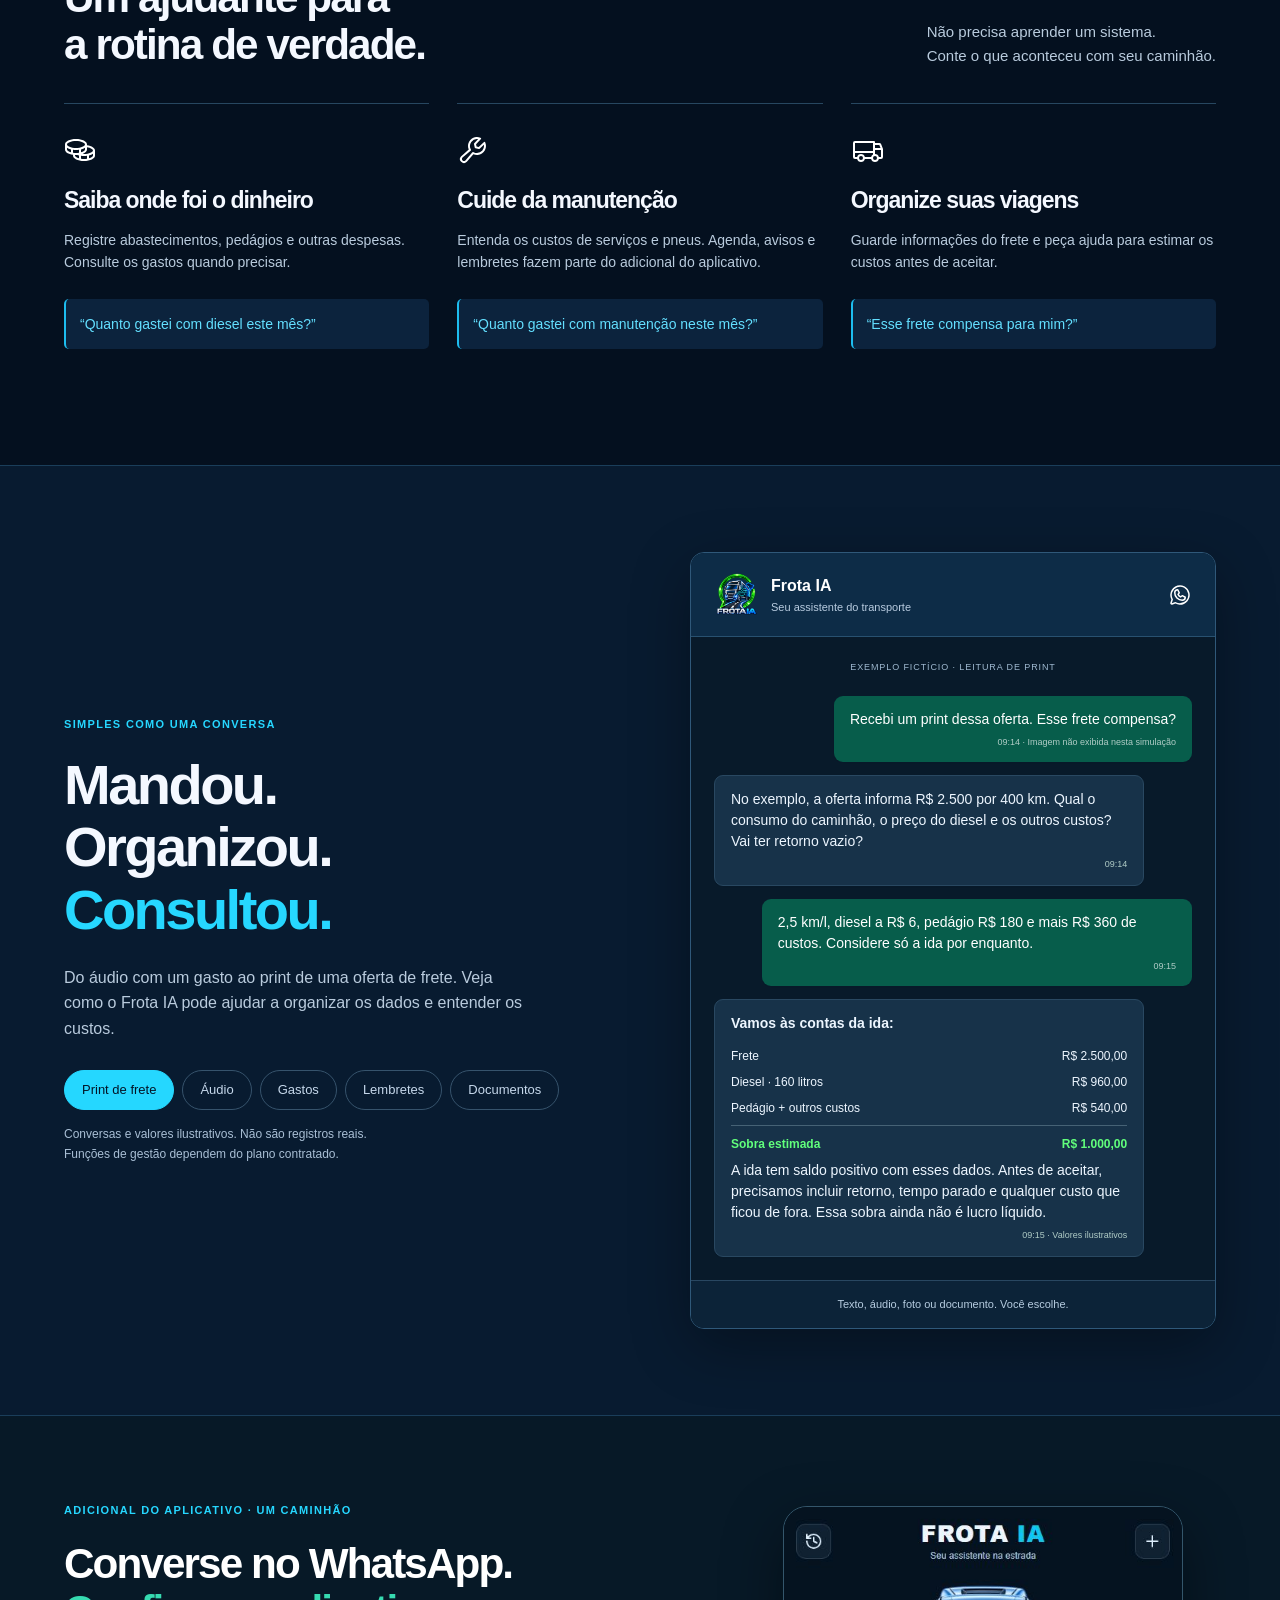
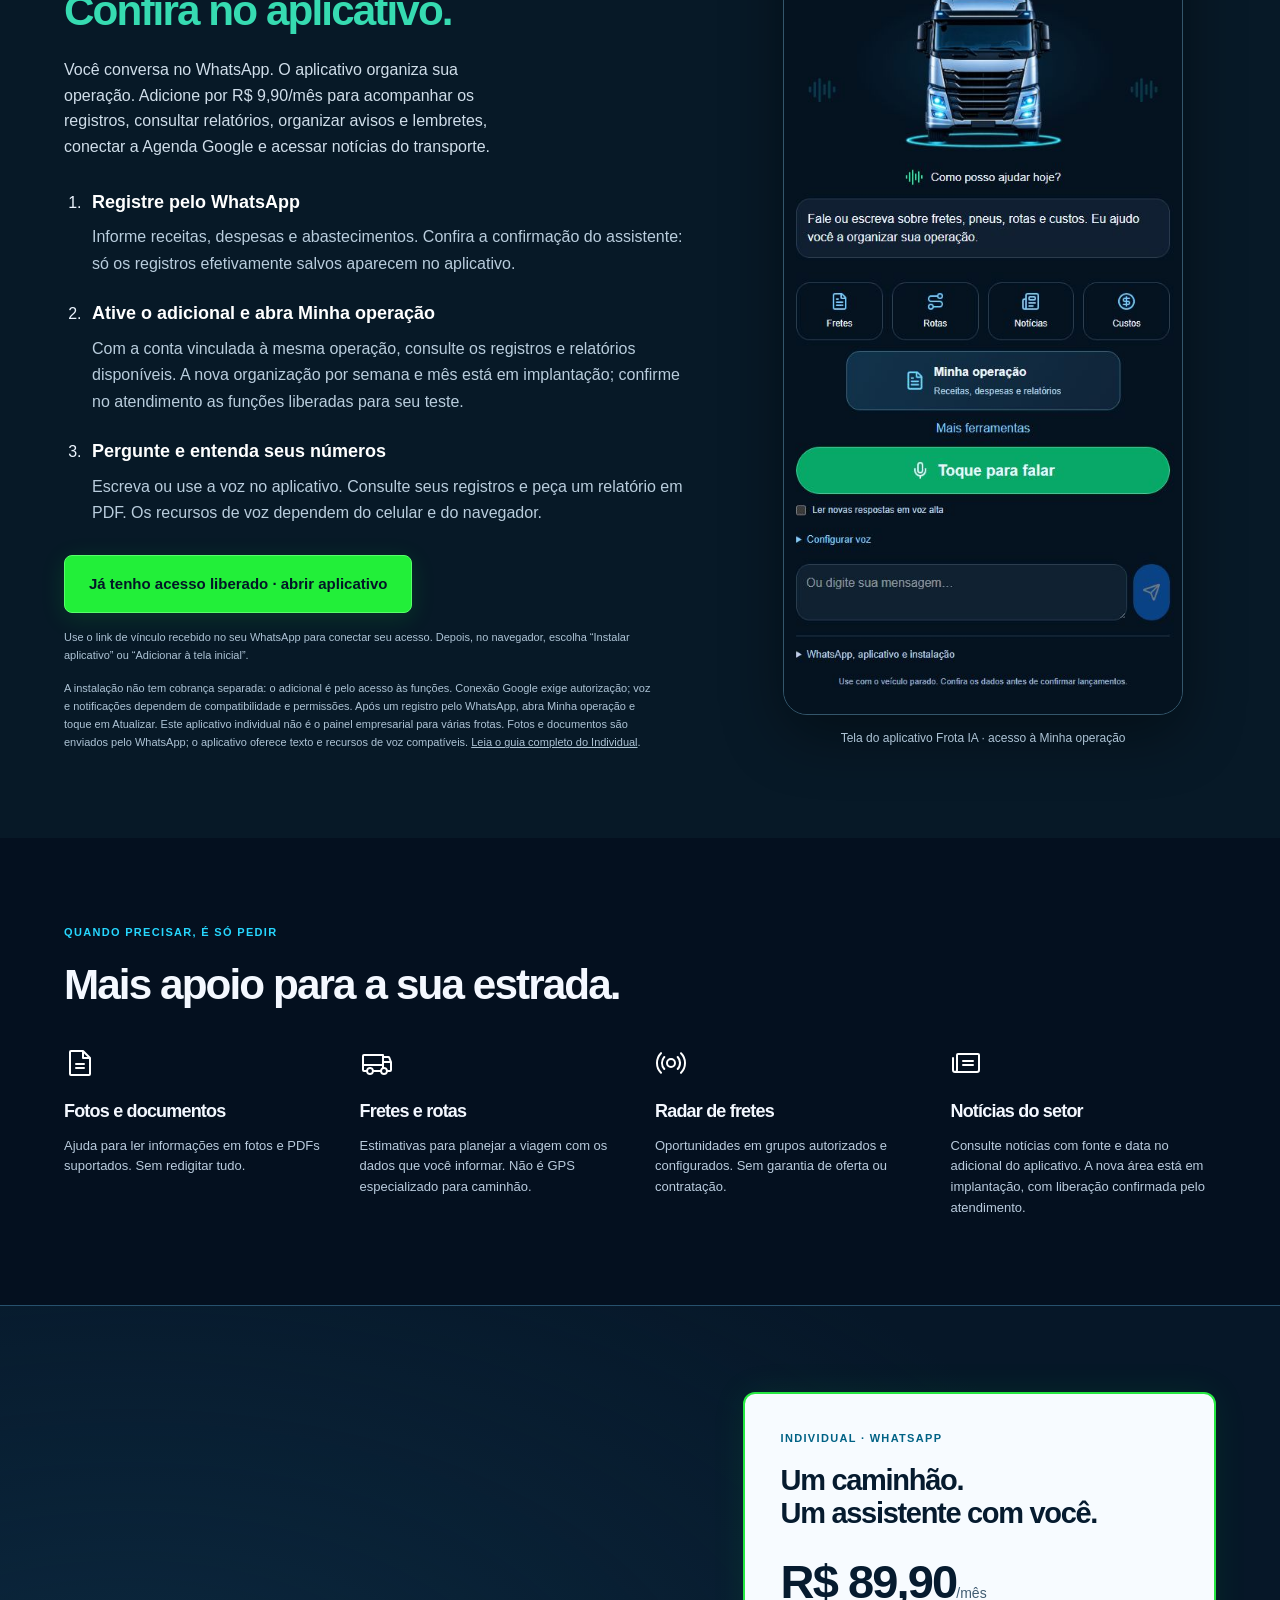
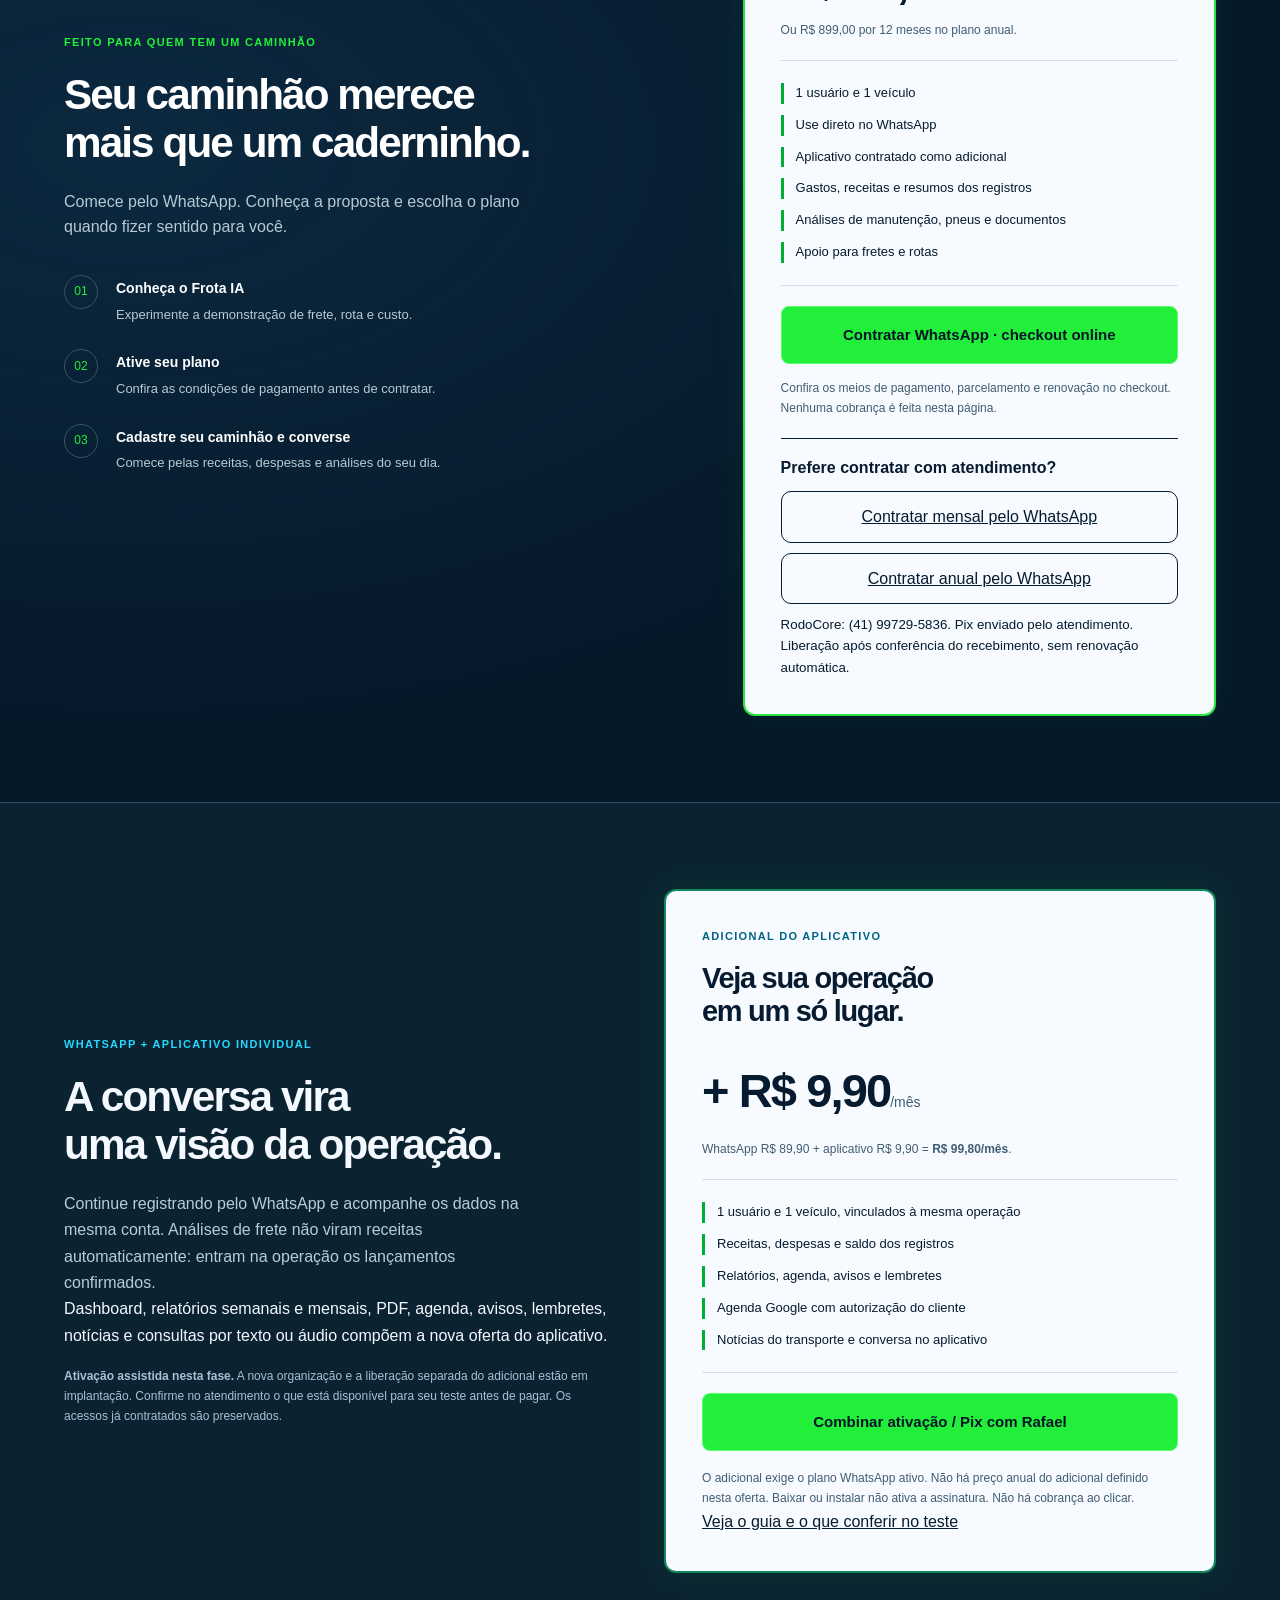
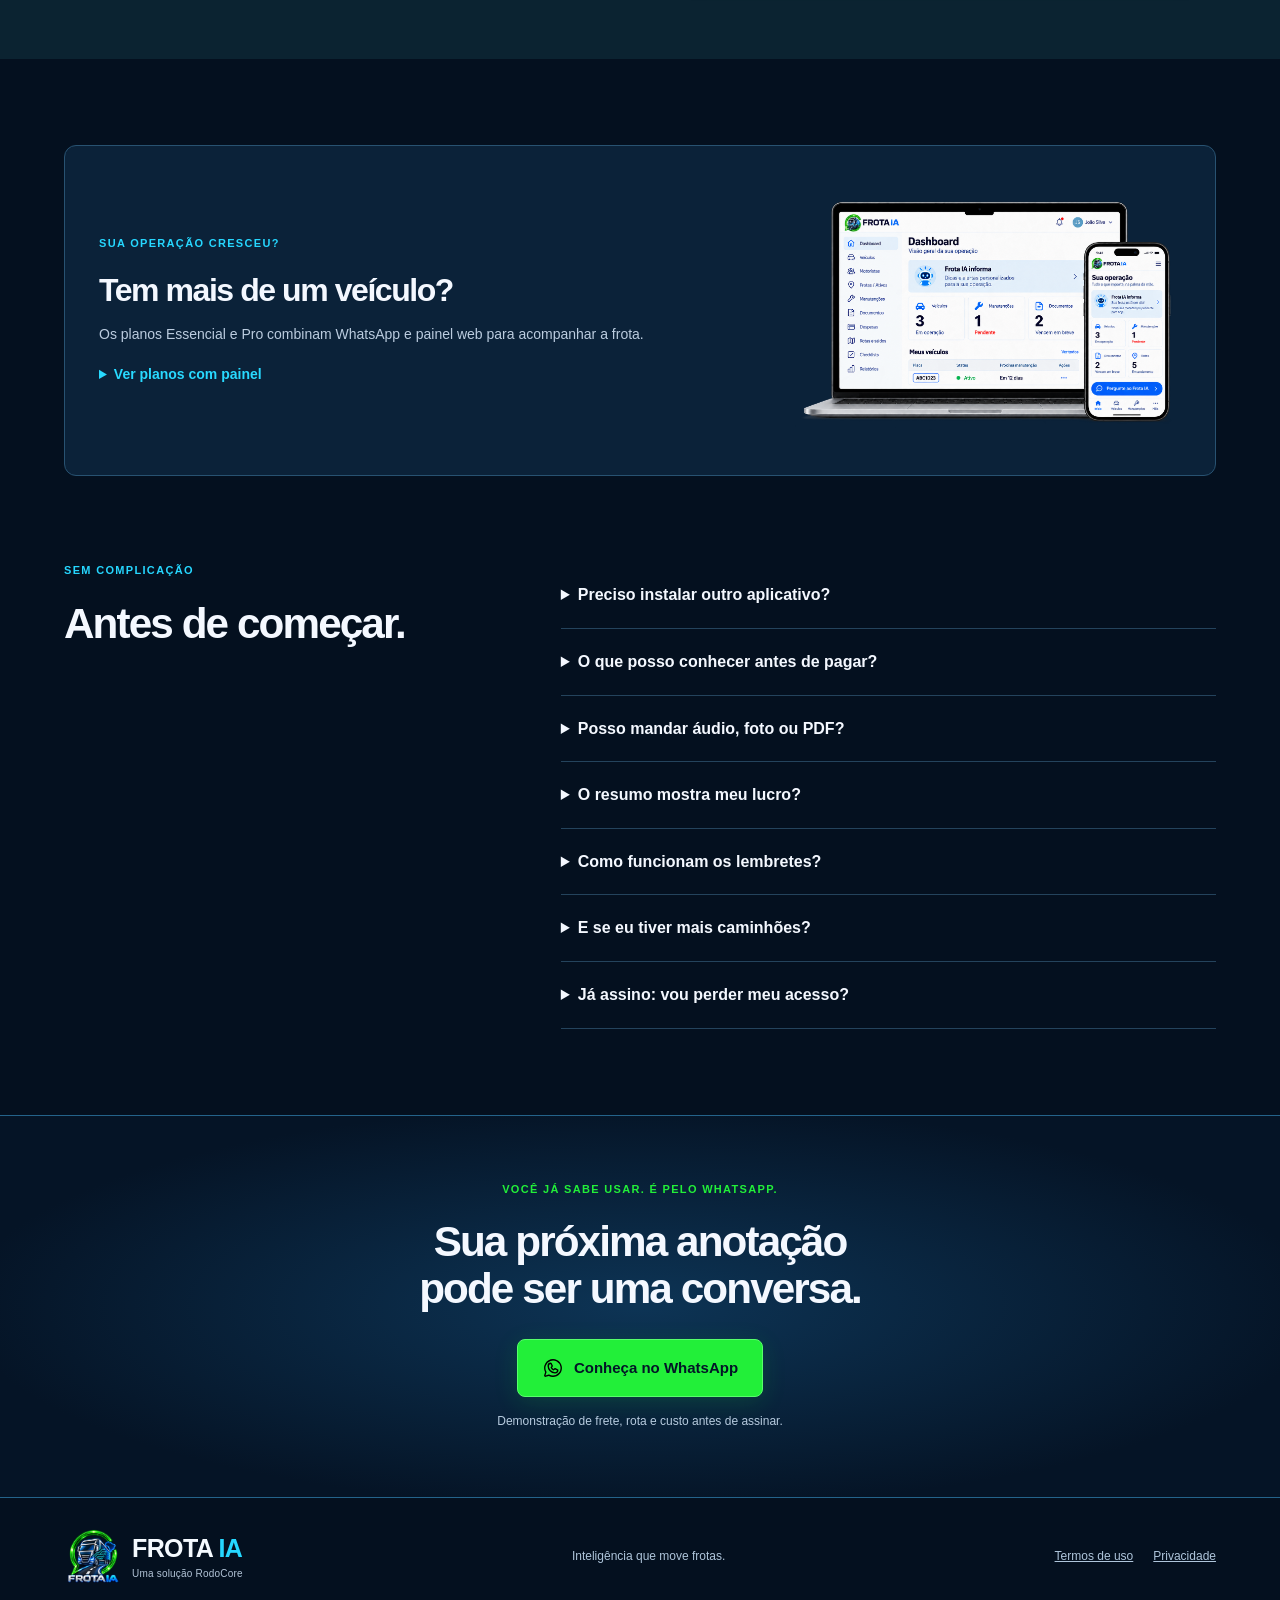
==== commit 83f27925: "Alinha landing e documentação à oferta WhatsApp e adicional assistido do aplicativo" ====
--- a/index.html
+++ b/index.html
@@ -1,24 +1,25 @@
 <!doctype html>
 <html lang="pt-BR">
-<head><meta charset="utf-8"><meta name="viewport" content="width=device-width,initial-scale=1"><meta name="description" content="Seu assistente do transporte no WhatsApp. Envie áudio, fotos, documentos e prints de frete. Organize gastos, manutenção e viagens."><link rel="canonical" href="https://landepage.frotaia.app.br/"><meta property="og:title" content="Frota IA | Seu assistente do transporte no WhatsApp"><meta property="og:description" content="Menos caderninho. Mais controle de gastos, manutenção e viagens — com uma conversa."><meta property="og:image" content="https://landepage.frotaia.app.br/assets/post-assistente-whatsapp.png"><meta property="og:type" content="website"><title>Frota IA | Seu assistente do transporte no WhatsApp</title><link rel="icon" href="assets/logo-verde-transparente.png"><link rel="stylesheet" href="previa-v1.css"><link rel="stylesheet" href="previa-marca.css"><link rel="stylesheet" href="aplicativo.css"></head>
+<head><meta charset="utf-8"><meta name="viewport" content="width=device-width,initial-scale=1"><meta name="description" content="Seu assistente do transporte no WhatsApp. Envie áudio, fotos, documentos e prints de frete. Organize gastos, manutenção e viagens."><link rel="canonical" href="https://landepage.frotaia.app.br/"><meta property="og:title" content="Frota IA | Seu assistente do transporte no WhatsApp"><meta property="og:description" content="Menos caderninho. Mais controle de gastos, manutenção e viagens — com uma conversa."><meta property="og:image" content="https://landepage.frotaia.app.br/assets/post-assistente-whatsapp.png"><meta property="og:type" content="website"><title>Frota IA | Seu assistente do transporte no WhatsApp</title><link rel="icon" href="assets/logo-verde-transparente.png"><link rel="stylesheet" href="previa-v1.css"><link rel="stylesheet" href="previa-marca.css"><link rel="stylesheet" href="aplicativo.css"><link rel="stylesheet" href="oferta-individual.css"></head>
 <body>
 
 <a class="skip" href="#conteudo">Pular para o conteúdo</a>
 <header><div class="wrap header"><a class="brand" href="#conteudo" aria-label="Frota IA, início"><img src="assets/logo-verde-transparente.png" alt="" width="48" height="48"><span>FROTA <b>IA</b><small>Uma solução RodoCore</small></span></a><nav aria-label="Menu principal"><a href="#rotina">No dia a dia</a><a href="#exemplo">Como funciona</a><a href="#plano">Plano Individual</a></nav><a class="button compact" href="#exemplo">Veja na prática</a></div></header>
 <main id="conteudo">
-<section class="hero"><div class="wrap hero-grid"><div class="hero-copy"><p class="eyebrow">SEU ASSISTENTE DO TRANSPORTE NO WHATSAPP</p><h1>Seu caminhão.<br>Sua rotina.<br><em>Seu assistente<br>no WhatsApp.</em></h1><p class="lead">Menos caderninho. Mais controle de gastos, manutenção e viagens — com uma conversa.</p><p class="formats"><strong>Mande um áudio. Envie um documento.<br>Recebeu um frete? Mande o print para analisar.</strong></p><a class="button" href="https://wa.me/5541997454382?text=Quero+testar+o+Frota+IA+gr%C3%A1tis" target="_blank" rel="noopener"><img src="assets/icons/whatsapp-logo.svg" alt="">Conheça no WhatsApp</a><p class="fine">Conheça antes de assinar: demonstração de frete, rota e custo.<br>A gestão do caminhão é liberada no plano contratado.</p><div class="hero-foot"><span>1 caminhão</span><span>Aplicativo opcional</span><span>Do seu jeito</span></div></div><figure class="hero-image brand-art"><img src="assets/post-assistente-whatsapp.png" alt="Arte Frota IA: assistente pessoal no WhatsApp para o motorista autônomo, com áudio, documentos, rotas, manutenção e lembretes." width="1122" height="1402"></figure></div></section>
-<section class="input-value section" aria-labelledby="facilidades"><div class="wrap"><p class="eyebrow">VOCÊ MANDA. O FROTA IA AJUDA A ENTENDER.</p><h2 id="facilidades">Não precisa digitar tudo.<br>Nem fazer as contas sozinho.</h2><div class="input-cards"><article><img src="assets/icons/microphone.svg" alt=""><h3>Fale por áudio</h3><p>Conte o que gastou ou o que precisa lembrar. O assistente interpreta sua mensagem e pede os dados que faltarem.</p><a href="#exemplo" data-open-example="audio">Ver exemplo de áudio</a></article><article><img src="assets/icons/file-text.svg" alt=""><h3>Envie o documento</h3><p>Mande uma foto legível ou um PDF suportado. Receba ajuda para entender valores, datas e informações, sem redigitar tudo.</p><a href="#exemplo" data-open-example="documento">Ver leitura de documento</a></article><article class="freight-highlight"><span class="feature-label">ANTES DE ACEITAR A VIAGEM</span><h3>Esse frete compensa?<br>Mande o print.</h3><p>O Frota IA lê os dados visíveis da oferta, pede o que faltar e ajuda a estimar os custos e a sobra da viagem.</p><a href="#exemplo" data-open-example="frete">Ver análise de um frete</a><small>Estimativa com os dados informados. Não é garantia de lucro.</small></article></div></div></section>
+<section class="hero"><div class="wrap hero-grid"><div class="hero-copy"><p class="eyebrow">SEU ASSISTENTE DO TRANSPORTE NO WHATSAPP</p><h1>Seu caminhão.<br>Sua rotina.<br><em>Seu assistente<br>no WhatsApp.</em></h1><p class="lead">Menos caderninho. Mais controle de gastos, manutenção e viagens — com uma conversa.</p><p class="formats"><strong>Mande um áudio. Envie um documento.<br>Recebeu um frete? Mande o print para analisar.</strong></p><a class="button" href="https://wa.me/5541997454382?text=Quero+testar+o+Frota+IA+gr%C3%A1tis" target="_blank" rel="noopener"><img src="assets/icons/whatsapp-logo.svg" alt="">Conheça no WhatsApp</a><p class="fine">Conheça antes de assinar: demonstração de frete, rota e custo.<br>A gestão do caminhão é liberada no plano contratado.</p><div class="hero-foot"><span>1 caminhão</span><span>Aplicativo com adicional</span><span>Do seu jeito</span></div></div><figure class="hero-image brand-art"><img src="assets/post-assistente-whatsapp.png" alt="Arte Frota IA: assistente pessoal no WhatsApp para o motorista autônomo, com áudio, documentos, rotas, manutenção e lembretes." width="1122" height="1402"><figcaption class="fine">Avisos, lembretes, notícias e relatórios fazem parte do adicional do aplicativo.</figcaption></figure></div></section>
+<section class="input-value section" aria-labelledby="facilidades"><div class="wrap"><p class="eyebrow">VOCÊ MANDA. O FROTA IA AJUDA A ENTENDER.</p><h2 id="facilidades">Não precisa digitar tudo.<br>Nem fazer as contas sozinho.</h2><div class="input-cards"><article><img src="assets/icons/microphone.svg" alt=""><h3>Fale por áudio</h3><p>Conte o que gastou ou peça uma análise. O assistente interpreta sua mensagem e pede os dados que faltarem.</p><a href="#exemplo" data-open-example="audio">Ver exemplo de áudio</a></article><article><img src="assets/icons/file-text.svg" alt=""><h3>Envie o documento</h3><p>Mande uma foto legível ou um PDF suportado. Receba ajuda para entender valores, datas e informações, sem redigitar tudo.</p><a href="#exemplo" data-open-example="documento">Ver leitura de documento</a></article><article class="freight-highlight"><span class="feature-label">ANTES DE ACEITAR A VIAGEM</span><h3>Esse frete compensa?<br>Mande o print.</h3><p>O Frota IA lê os dados visíveis da oferta, pede o que faltar e ajuda a estimar os custos e a sobra da viagem.</p><a href="#exemplo" data-open-example="frete">Ver análise de um frete</a><small>Estimativa com os dados informados. Não é garantia de lucro.</small></article></div></div></section>
 <section class="section" id="rotina"><div class="wrap"><div class="section-heading"><div><p class="eyebrow">MENOS COISA PARA GUARDAR NA CABEÇA</p><h2>Um ajudante para<br>a rotina de verdade.</h2></div><p>Não precisa aprender um sistema.<br>Conte o que aconteceu com seu caminhão.</p></div><div class="benefits">
 <article><img src="assets/icons/coins.svg" alt=""><h3>Saiba onde foi o dinheiro</h3><p>Registre abastecimentos, pedágios e outras despesas. Consulte os gastos quando precisar.</p><blockquote>“Quanto gastei com diesel este mês?”</blockquote></article>
-<article><img src="assets/icons/wrench.svg" alt=""><h3>Cuide da manutenção</h3><p>Organize serviços, despesas com pneus e lembretes de revisão por data.</p><blockquote>“Me lembre da troca de óleo sexta, às 9h.”</blockquote></article>
+<article><img src="assets/icons/wrench.svg" alt=""><h3>Cuide da manutenção</h3><p>Entenda os custos de serviços e pneus. Agenda, avisos e lembretes fazem parte do adicional do aplicativo.</p><blockquote>“Quanto gastei com manutenção neste mês?”</blockquote></article>
 <article><img src="assets/icons/truck.svg" alt=""><h3>Organize suas viagens</h3><p>Guarde informações do frete e peça ajuda para estimar os custos antes de aceitar.</p><blockquote>“Esse frete compensa para mim?”</blockquote></article>
 </div></div></section>
 <section class="example section" id="exemplo"><div class="wrap example-grid"><div><p class="eyebrow">SIMPLES COMO UMA CONVERSA</p><h2>Mandou.<br>Organizou.<br><em>Consultou.</em></h2><p class="description">Do áudio com um gasto ao print de uma oferta de frete. Veja como o Frota IA pode ajudar a organizar os dados e entender os custos.</p><div class="tabs" role="tablist" aria-label="Exemplos de conversa"><button role="tab" id="tab-frete" aria-selected="false" aria-controls="conversa" data-example="frete" tabindex="-1">Print de frete</button><button role="tab" id="tab-audio" aria-selected="false" aria-controls="conversa" data-example="audio" tabindex="-1">Áudio</button><button role="tab" id="tab-gastos" aria-selected="true" aria-controls="conversa" data-example="gastos">Gastos</button><button role="tab" id="tab-lembrete" aria-selected="false" aria-controls="conversa" data-example="lembrete" tabindex="-1">Lembretes</button><button role="tab" id="tab-documento" aria-selected="false" aria-controls="conversa" data-example="documento" tabindex="-1">Documentos</button></div><p class="fine dark">Conversas e valores ilustrativos. Não são registros reais.<br>Funções de gestão dependem do plano contratado.</p></div><div class="chat"><div class="chat-head"><img src="assets/logo-verde-transparente.png" alt="" width="45" height="45"><div><strong>Frota IA</strong><small>Seu assistente do transporte</small></div><img class="whatsapp" src="assets/icons/whatsapp-logo.svg" alt="WhatsApp"></div><div class="chat-body" id="conversa" role="tabpanel" aria-labelledby="tab-gastos" tabindex="0" aria-live="polite"><span class="chat-date">EXEMPLO DE CONVERSA</span><p class="bubble sent">Paguei R$ 180 de pedágio hoje.<small>09:14</small></p><p class="bubble received">Pedágio de R$ 180 para o seu caminhão, na data de hoje. Posso registrar?<small>09:14</small></p><p class="bubble sent">Pode. Quanto deu de despesas hoje?<small>09:15</small></p><div class="bubble received"><strong>Pedágio registrado.</strong><p>Neste exemplo, suas despesas de hoje são:</p><dl><div><dt>Diesel</dt><dd>R$ 1.200,00</dd></div><div><dt>Pedágio</dt><dd>R$ 180,00</dd></div><div class="total"><dt>Total registrado</dt><dd>R$ 1.380,00</dd></div></dl><small>09:15 · Dados ilustrativos</small></div></div><div class="chat-bottom">Texto, áudio, foto ou documento. Você escolhe.</div></div></div></section>
-<section class="section individual-app" id="aplicativo" aria-labelledby="titulo-aplicativo"><div class="wrap individual-app-grid"><div><p class="eyebrow">WHATSAPP + APLICATIVO · UM CAMINHÃO</p><h2 id="titulo-aplicativo">Converse no WhatsApp.<br><em>Confira no aplicativo.</em></h2><p class="description">O WhatsApp facilita os registros do dia. O aplicativo Frota IA reúne as informações salvas para você consultar sem procurar no meio da conversa.</p><ol class="app-steps"><li><strong>Registre pelo WhatsApp</strong><p>Informe receitas, despesas e abastecimentos. Confira a confirmação do assistente: só os registros efetivamente salvos aparecem no aplicativo.</p></li><li><strong>Abra Minha operação</strong><p>Com a conta vinculada à mesma operação, consulte receitas, despesas, abastecimentos, análises, lembretes pendentes e relatórios disponíveis.</p></li><li><strong>Pergunte e entenda seus números</strong><p>Escreva ou use a voz no aplicativo. Consulte seus registros e peça um relatório em PDF. Os recursos de voz dependem do celular e do navegador.</p></li></ol><a class="button" href="https://frotaia.up.railway.app/" target="_blank" rel="noopener">Já sou cliente · abrir aplicativo</a><p class="fine">Use o link de vínculo recebido no seu WhatsApp para conectar seu acesso. Depois, no navegador, escolha “Instalar aplicativo” ou “Adicionar à tela inicial”.</p><p class="fine">Instalação opcional. Após um registro pelo WhatsApp, abra Minha operação e toque em Atualizar. Este aplicativo individual não é o painel empresarial para várias frotas. Fotos e documentos são enviados pelo WhatsApp; o aplicativo oferece texto e recursos de voz compatíveis. <a href="guia-individual.html">Leia o guia completo do Individual</a>.</p></div><figure class="app-capture"><img src="assets/aplicativo-com-caminhao.png" alt="Tela do aplicativo Frota IA com o caminhão de frente, Fretes, Rotas, Notícias, Custos e o botão Minha operação para receitas, despesas e relatórios." width="523" height="1060" loading="lazy"><figcaption>Tela do aplicativo Frota IA · acesso à Minha operação</figcaption></figure></div></section>
-<section class="section extras"><div class="wrap"><p class="eyebrow">QUANDO PRECISAR, É SÓ PEDIR</p><h2>Mais apoio para a sua estrada.</h2><div class="extra-grid"><article><img src="assets/icons/file-text.svg" alt=""><h3>Fotos e documentos</h3><p>Ajuda para ler informações em fotos e PDFs suportados. Sem redigitar tudo.</p></article><article><img src="assets/icons/truck.svg" alt=""><h3>Fretes e rotas</h3><p>Estimativas para planejar a viagem com os dados que você informar. Não é GPS especializado para caminhão.</p></article><article><img src="assets/icons/broadcast.svg" alt=""><h3>Radar de fretes</h3><p>Oportunidades em grupos autorizados e configurados. Sem garantia de oferta ou contratação.</p></article><article><img src="assets/icons/newspaper.svg" alt=""><h3>Notícias do setor</h3><p>Ative o resumo para receber informações do transporte no seu WhatsApp.</p></article></div></div></section>
-<section class="section pricing" id="plano"><div class="wrap pricing-grid"><div><p class="eyebrow">FEITO PARA QUEM TEM UM CAMINHÃO</p><h2>Seu caminhão merece<br>mais que um caderninho.</h2><p class="description">Comece pelo WhatsApp. Conheça a proposta e escolha o plano quando fizer sentido para você.</p><ol class="steps"><li><span>01</span><div><strong>Conheça o Frota IA</strong><p>Experimente a demonstração de frete, rota e custo.</p></div></li><li><span>02</span><div><strong>Ative seu plano</strong><p>Confira as condições de pagamento antes de contratar.</p></div></li><li><span>03</span><div><strong>Cadastre seu caminhão e converse</strong><p>Comece pelos gastos e lembretes do seu dia.</p></div></li></ol></div><article class="price-card"><p class="plan-label">FROTA IA INDIVIDUAL</p><h3>Um caminhão.<br>Um assistente com você.</h3><p class="price">R$ 89,90<span>/mês</span></p><p class="annual">Ou R$ 899,00 por 12 meses no plano anual.</p><ul><li>1 usuário e 1 veículo</li><li>Use direto no WhatsApp</li><li>Aplicativo opcional com Minha operação</li><li>Gastos, receitas e resumos dos registros</li><li>Manutenção, documentos e lembretes</li><li>Apoio para fretes e rotas</li></ul><a class="button" href="https://wa.me/5541997454382?text=Quero+assinar+o+Frota+IA+Individual+por+R%2489%2C90%2Fm%C3%AAs." target="_blank" rel="noopener">Quero assinar o Individual</a><p class="fine dark">Confira os meios de pagamento, parcelamento e renovação no checkout. Nenhuma cobrança é feita nesta página.</p></article></div></section>
+<section class="section individual-app" id="aplicativo" aria-labelledby="titulo-aplicativo"><div class="wrap individual-app-grid"><div><p class="eyebrow">ADICIONAL DO APLICATIVO · UM CAMINHÃO</p><h2 id="titulo-aplicativo">Converse no WhatsApp.<br><em>Confira no aplicativo.</em></h2><p class="description">Você conversa no WhatsApp. O aplicativo organiza sua operação. Adicione por R$ 9,90/mês para acompanhar os registros, consultar relatórios, organizar avisos e lembretes, conectar a Agenda Google e acessar notícias do transporte.</p><ol class="app-steps"><li><strong>Registre pelo WhatsApp</strong><p>Informe receitas, despesas e abastecimentos. Confira a confirmação do assistente: só os registros efetivamente salvos aparecem no aplicativo.</p></li><li><strong>Ative o adicional e abra Minha operação</strong><p>Com a conta vinculada à mesma operação, consulte os registros e relatórios disponíveis. A nova organização por semana e mês está em implantação; confirme no atendimento as funções liberadas para seu teste.</p></li><li><strong>Pergunte e entenda seus números</strong><p>Escreva ou use a voz no aplicativo. Consulte seus registros e peça um relatório em PDF. Os recursos de voz dependem do celular e do navegador.</p></li></ol><a class="button" href="https://frotaia.up.railway.app/" target="_blank" rel="noopener">Já tenho acesso liberado · abrir aplicativo</a><p class="fine">Use o link de vínculo recebido no seu WhatsApp para conectar seu acesso. Depois, no navegador, escolha “Instalar aplicativo” ou “Adicionar à tela inicial”.</p><p class="fine">A instalação não tem cobrança separada: o adicional é pelo acesso às funções. Conexão Google exige autorização; voz e notificações dependem de compatibilidade e permissões. Após um registro pelo WhatsApp, abra Minha operação e toque em Atualizar. Este aplicativo individual não é o painel empresarial para várias frotas. Fotos e documentos são enviados pelo WhatsApp; o aplicativo oferece texto e recursos de voz compatíveis. <a href="guia-individual.html">Leia o guia completo do Individual</a>.</p></div><figure class="app-capture"><img src="assets/aplicativo-com-caminhao.png" alt="Tela do aplicativo Frota IA com o caminhão de frente, Fretes, Rotas, Notícias, Custos e o botão Minha operação para receitas, despesas e relatórios." width="523" height="1060" loading="lazy"><figcaption>Tela do aplicativo Frota IA · acesso à Minha operação</figcaption></figure></div></section>
+<section class="section extras"><div class="wrap"><p class="eyebrow">QUANDO PRECISAR, É SÓ PEDIR</p><h2>Mais apoio para a sua estrada.</h2><div class="extra-grid"><article><img src="assets/icons/file-text.svg" alt=""><h3>Fotos e documentos</h3><p>Ajuda para ler informações em fotos e PDFs suportados. Sem redigitar tudo.</p></article><article><img src="assets/icons/truck.svg" alt=""><h3>Fretes e rotas</h3><p>Estimativas para planejar a viagem com os dados que você informar. Não é GPS especializado para caminhão.</p></article><article><img src="assets/icons/broadcast.svg" alt=""><h3>Radar de fretes</h3><p>Oportunidades em grupos autorizados e configurados. Sem garantia de oferta ou contratação.</p></article><article><img src="assets/icons/newspaper.svg" alt=""><h3>Notícias do setor</h3><p>Consulte notícias com fonte e data no adicional do aplicativo. A nova área está em implantação, com liberação confirmada pelo atendimento.</p></article></div></div></section>
+<section class="section pricing" id="plano"><div class="wrap pricing-grid"><div><p class="eyebrow">FEITO PARA QUEM TEM UM CAMINHÃO</p><h2>Seu caminhão merece<br>mais que um caderninho.</h2><p class="description">Comece pelo WhatsApp. Conheça a proposta e escolha o plano quando fizer sentido para você.</p><ol class="steps"><li><span>01</span><div><strong>Conheça o Frota IA</strong><p>Experimente a demonstração de frete, rota e custo.</p></div></li><li><span>02</span><div><strong>Ative seu plano</strong><p>Confira as condições de pagamento antes de contratar.</p></div></li><li><span>03</span><div><strong>Cadastre seu caminhão e converse</strong><p>Comece pelas receitas, despesas e análises do seu dia.</p></div></li></ol></div><article class="price-card"><p class="plan-label">INDIVIDUAL · WHATSAPP</p><h3>Um caminhão.<br>Um assistente com você.</h3><p class="price">R$ 89,90<span>/mês</span></p><p class="annual">Ou R$ 899,00 por 12 meses no plano anual.</p><ul><li>1 usuário e 1 veículo</li><li>Use direto no WhatsApp</li><li>Aplicativo contratado como adicional</li><li>Gastos, receitas e resumos dos registros</li><li>Análises de manutenção, pneus e documentos</li><li>Apoio para fretes e rotas</li></ul><a class="button" href="https://wa.me/5541997454382?text=Quero+assinar+o+Frota+IA+Individual+por+R%2489%2C90%2Fm%C3%AAs." target="_blank" rel="noopener">Contratar WhatsApp · checkout online</a><p class="fine dark">Confira os meios de pagamento, parcelamento e renovação no checkout. Nenhuma cobrança é feita nesta página.</p></article></div></section>
+<section class="section addon-section" id="adicional"><div class="wrap addon-grid"><div><p class="eyebrow">WHATSAPP + APLICATIVO INDIVIDUAL</p><h2>A conversa vira<br>uma visão da operação.</h2><p class="description">Continue registrando pelo WhatsApp e acompanhe os dados na mesma conta. Análises de frete não viram receitas automaticamente: entram na operação os lançamentos confirmados.</p><p>Dashboard, relatórios semanais e mensais, PDF, agenda, avisos, lembretes, notícias e consultas por texto ou áudio compõem a nova oferta do aplicativo.</p><p class="fine dark"><strong>Ativação assistida nesta fase.</strong> A nova organização e a liberação separada do adicional estão em implantação. Confirme no atendimento o que está disponível para seu teste antes de pagar. Os acessos já contratados são preservados.</p></div><article class="price-card addon-card"><p class="plan-label">ADICIONAL DO APLICATIVO</p><h3>Veja sua operação<br>em um só lugar.</h3><p class="price">+ R$ 9,90<span>/mês</span></p><p class="annual">WhatsApp R$ 89,90 + aplicativo R$ 9,90 = <strong>R$ 99,80/mês</strong>.</p><ul><li>1 usuário e 1 veículo, vinculados à mesma operação</li><li>Receitas, despesas e saldo dos registros</li><li>Relatórios, agenda, avisos e lembretes</li><li>Agenda Google com autorização do cliente</li><li>Notícias do transporte e conversa no aplicativo</li></ul><a class="button" href="https://wa.me/5541997295836?text=Ol%C3%A1%2C%20Rafael!%20Vim%20pela%20landing%20page.%20Quero%20testar%20o%20adicional%20do%20aplicativo%20Individual%20por%20R%24%209%2C90%2Fm%C3%AAs.%20Entendi%20que%20o%20WhatsApp%20custa%20R%24%2089%2C90%2Fm%C3%AAs%20e%20o%20total%20mensal%20%C3%A9%20R%24%2099%2C80.%20Confirme%20as%20fun%C3%A7%C3%B5es%20dispon%C3%ADveis%20e%20a%20libera%C3%A7%C3%A3o%20antes%20de%20eu%20pagar.%20J%C3%A1%20tenho%20assinatura%20WhatsApp%3F%20Meu%20n%C3%BAmero%20de%20uso%20%C3%A9%3A%20" target="_blank" rel="noopener">Combinar ativação / Pix com Rafael</a><p class="fine dark">O adicional exige o plano WhatsApp ativo. Não há preço anual do adicional definido nesta oferta. Baixar ou instalar não ativa a assinatura. Não há cobrança ao clicar.</p><a href="guia-individual.html">Veja o guia e o que conferir no teste</a></article></div></section>
 <section class="section fleet"><div class="wrap fleet-box"><div><p class="eyebrow">SUA OPERAÇÃO CRESCEU?</p><h2>Tem mais de um veículo?</h2><p>Os planos Essencial e Pro combinam WhatsApp e painel web para acompanhar a frota.</p><details><summary>Ver planos com painel</summary><div class="fleet-plans"><article><h3>Essencial</h3><p><strong>R$ 149,90/mês</strong> · Até 3 veículos</p><a href="https://wa.me/5541997454382?text=Quero+contratar+o+Frota+IA+Essencial." target="_blank" rel="noopener">Conhecer Essencial</a></article><article><h3>Pro</h3><p><strong>R$ 249,90/mês</strong> · Até 10 veículos</p><a href="https://wa.me/5541997454382?text=Quero+contratar+o+Frota+IA+Pro." target="_blank" rel="noopener">Conhecer Pro</a></article></div><p>Acima de 10 veículos: proposta personalizada pelo atendimento comercial. <a href="https://wa.me/5541997454382?text=Quero+conhecer+o+Frota+IA+Empresas+para+uma+frota+com+mais+de+10+ve%C3%ADculos." target="_blank" rel="noopener">Falar sobre o plano Empresas</a></p></details></div><img src="assets/panel-devices-verde.png" alt="Ilustração do painel web nos planos Essencial e Pro" loading="lazy"></div></section>
-<section class="section faq"><div class="wrap faq-grid"><div><p class="eyebrow">SEM COMPLICAÇÃO</p><h2>Antes de começar.</h2></div><div><details><summary>Preciso instalar outro aplicativo?</summary><p>Não é obrigatório. O plano Individual funciona pelo WhatsApp e também oferece o aplicativo opcional para um veículo. Com a conta vinculada, você consulta os registros salvos em Minha operação e conversa com o assistente por texto ou voz, conforme a compatibilidade do dispositivo. O painel empresarial para frotas é uma solução separada.</p></details><details><summary>O que posso conhecer antes de pagar?</summary><p>A demonstração apresenta frete, rota e custo. Os registros e as ferramentas de gestão são disponibilizados conforme o plano contratado. Enviar uma foto ou um áudio não libera, por si só, todas as funções.</p></details><details><summary>Posso mandar áudio, foto ou PDF?</summary><p>Pelo WhatsApp, sim, nos formatos suportados. No aplicativo você conversa por texto e voz compatível; a interface atual não tem botão para anexar fotos ou PDFs. Se um arquivo estiver ilegível ou faltar uma informação, o assistente pode pedir confirmação ou reenvio. A leitura não substitui validação fiscal ou documental.</p></details><details><summary>O resumo mostra meu lucro?</summary><p>O resumo usa as receitas e despesas que foram registradas. Se houver gastos não informados, o resultado estará incompleto. As estimativas de viagem dependem dos dados fornecidos.</p></details><details><summary>Como funcionam os lembretes?</summary><p>Informe o compromisso, a data e o horário. Confira a confirmação do agendamento. Lembretes não substituem as recomendações de manutenção do fabricante.</p></details><details><summary>E se eu tiver mais caminhões?</summary><p>Conheça os planos com painel: Essencial para até 3 veículos e Pro para até 10. Acima disso, o atendimento comercial prepara uma proposta.</p></details></div></div></section>
+<section class="section faq"><div class="wrap faq-grid"><div><p class="eyebrow">SEM COMPLICAÇÃO</p><h2>Antes de começar.</h2></div><div><details><summary>Preciso instalar outro aplicativo?</summary><p>Não é obrigatório instalar para usar o WhatsApp. Na nova oferta, o aplicativo individual é um adicional de R$ 9,90/mês ao plano WhatsApp. Com a conta vinculada, você consulta os registros salvos em Minha operação e conversa com o assistente por texto ou voz, conforme a compatibilidade do dispositivo. O painel empresarial para frotas é uma solução separada.</p></details><details><summary>O que posso conhecer antes de pagar?</summary><p>A demonstração apresenta frete, rota e custo. Os registros e as ferramentas de gestão são disponibilizados conforme o plano contratado. Enviar uma foto ou um áudio não libera, por si só, todas as funções.</p></details><details><summary>Posso mandar áudio, foto ou PDF?</summary><p>Pelo WhatsApp, sim, nos formatos suportados. No aplicativo você conversa por texto e voz compatível; a interface atual não tem botão para anexar fotos ou PDFs. Se um arquivo estiver ilegível ou faltar uma informação, o assistente pode pedir confirmação ou reenvio. A leitura não substitui validação fiscal ou documental.</p></details><details><summary>O resumo mostra meu lucro?</summary><p>O resumo usa as receitas e despesas que foram registradas. Se houver gastos não informados, o resultado estará incompleto. As estimativas de viagem dependem dos dados fornecidos.</p></details><details><summary>Como funcionam os lembretes?</summary><p>Avisos, lembretes e conexão com a Agenda Google fazem parte do adicional do aplicativo. Informe compromisso, data e horário e confira a confirmação do agendamento. Nesta fase, confirme a liberação com o atendimento. Lembretes não substituem as recomendações de manutenção do fabricante.</p></details><details><summary>E se eu tiver mais caminhões?</summary><p>Conheça os planos com painel: Essencial para até 3 veículos e Pro para até 10. Acima disso, o atendimento comercial prepara uma proposta.</p></details><details><summary>Já assino: vou perder meu acesso?</summary><p>Não. Esta mudança não retira funções já contratadas. Consulte o atendimento sobre sua oferta e eventual inclusão do adicional.</p></details></div></div></section>
 <section class="closing"><div class="wrap"><p class="eyebrow">VOCÊ JÁ SABE USAR. É PELO WHATSAPP.</p><h2>Sua próxima anotação<br>pode ser uma conversa.</h2><a class="button" href="https://wa.me/5541997454382?text=Quero+testar+o+Frota+IA+gr%C3%A1tis" target="_blank" rel="noopener"><img src="assets/icons/whatsapp-logo.svg" alt="">Conheça no WhatsApp</a><p class="fine">Demonstração de frete, rota e custo antes de assinar.</p></div></section>
 </main><footer class="wrap"><div class="brand"><img src="assets/logo-verde-transparente.png" alt="" width="42" height="42"><span>FROTA <b>IA</b><small>Uma solução RodoCore</small></span></div><p>Inteligência que move frotas.</p><div><a href="termos-e-privacidade.html#termos" target="_blank" rel="noopener">Termos de uso</a><a href="termos-e-privacidade.html#privacidade" target="_blank" rel="noopener">Privacidade</a></div></footer>
 <script src="previa-v1.js"></script><script src="contratacao-direta.js"></script></body></html>
--- a/oferta-individual.css
+++ b/oferta-individual.css
@@ -0,0 +1 @@
+.addon-section{background:#0b2331}.addon-grid{display:grid;grid-template-columns:1fr 1fr;gap:48px;align-items:center}.addon-card{border:2px solid #13865a}.addon-section p{line-height:1.65}.hero-image figcaption{padding:12px;font-size:12px}.addon-section .fine{margin-top:18px}@media(max-width:760px){.addon-grid{grid-template-columns:1fr;gap:24px}}
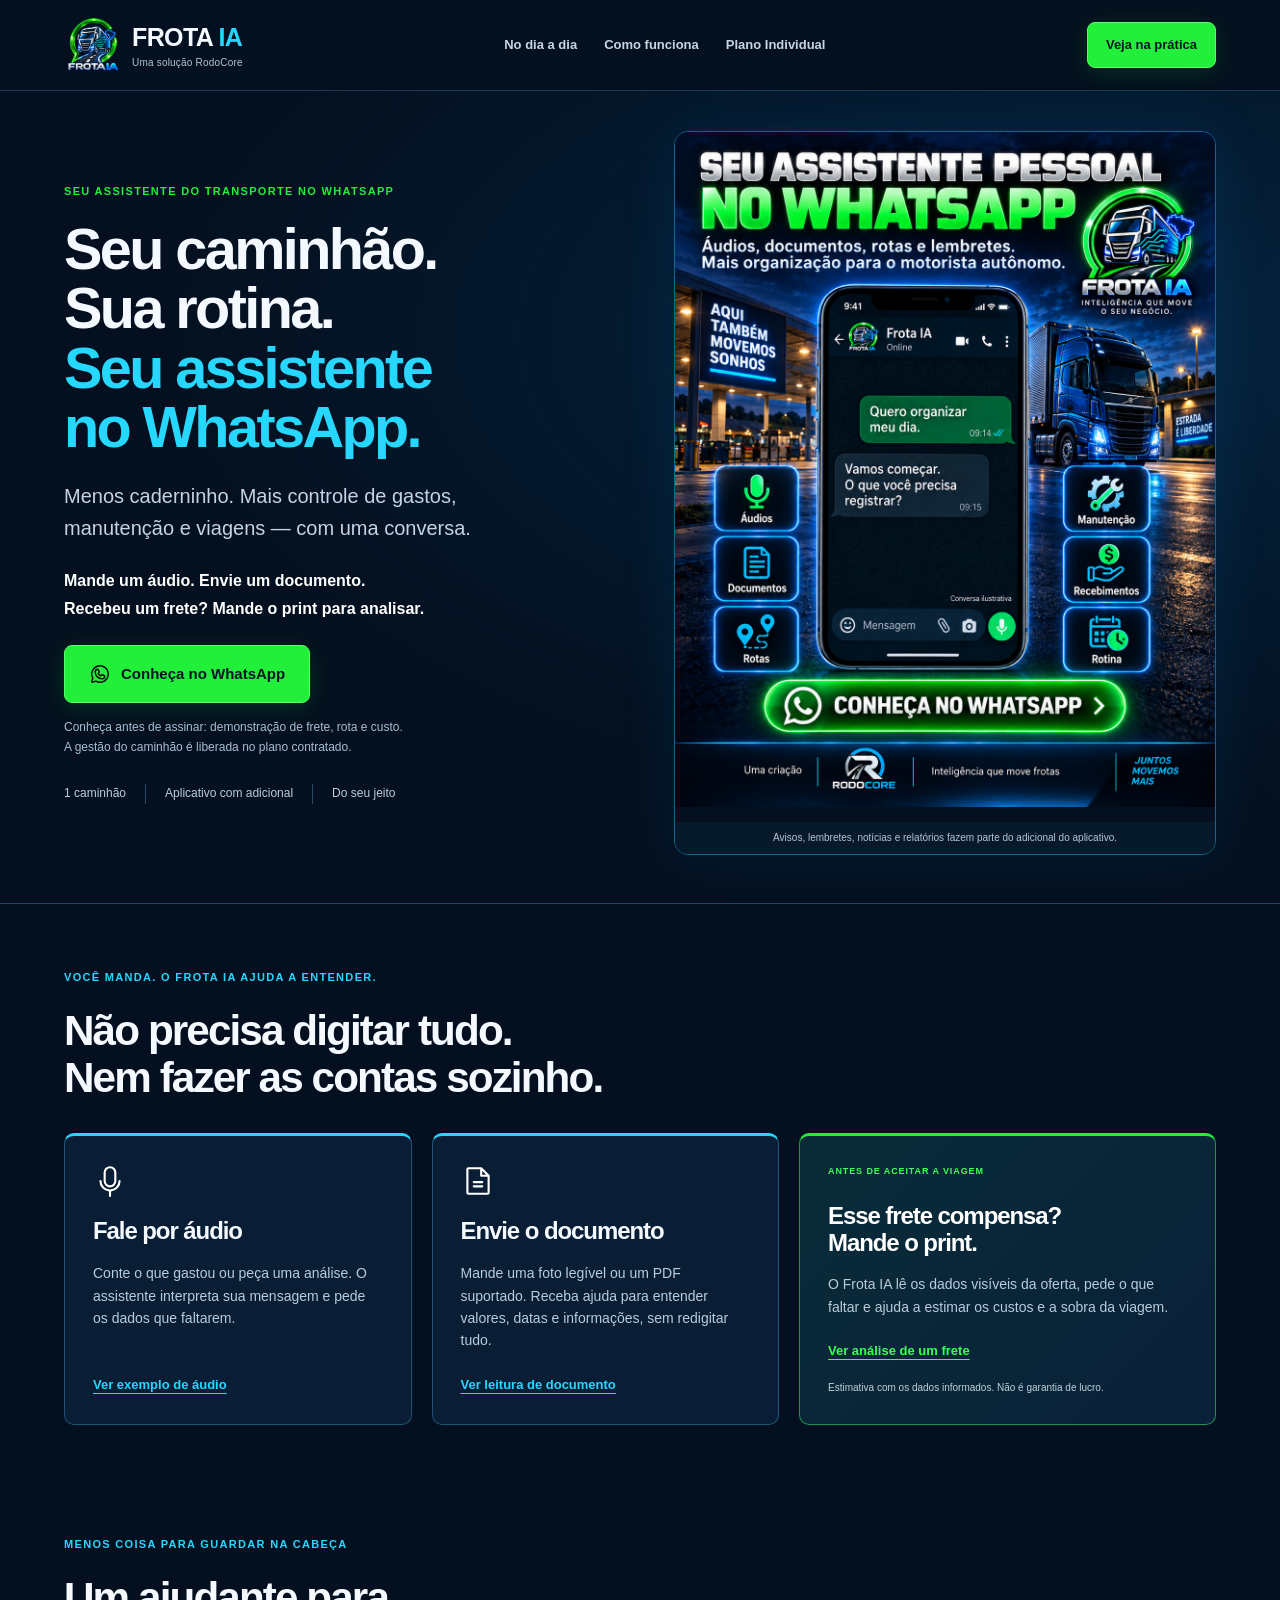
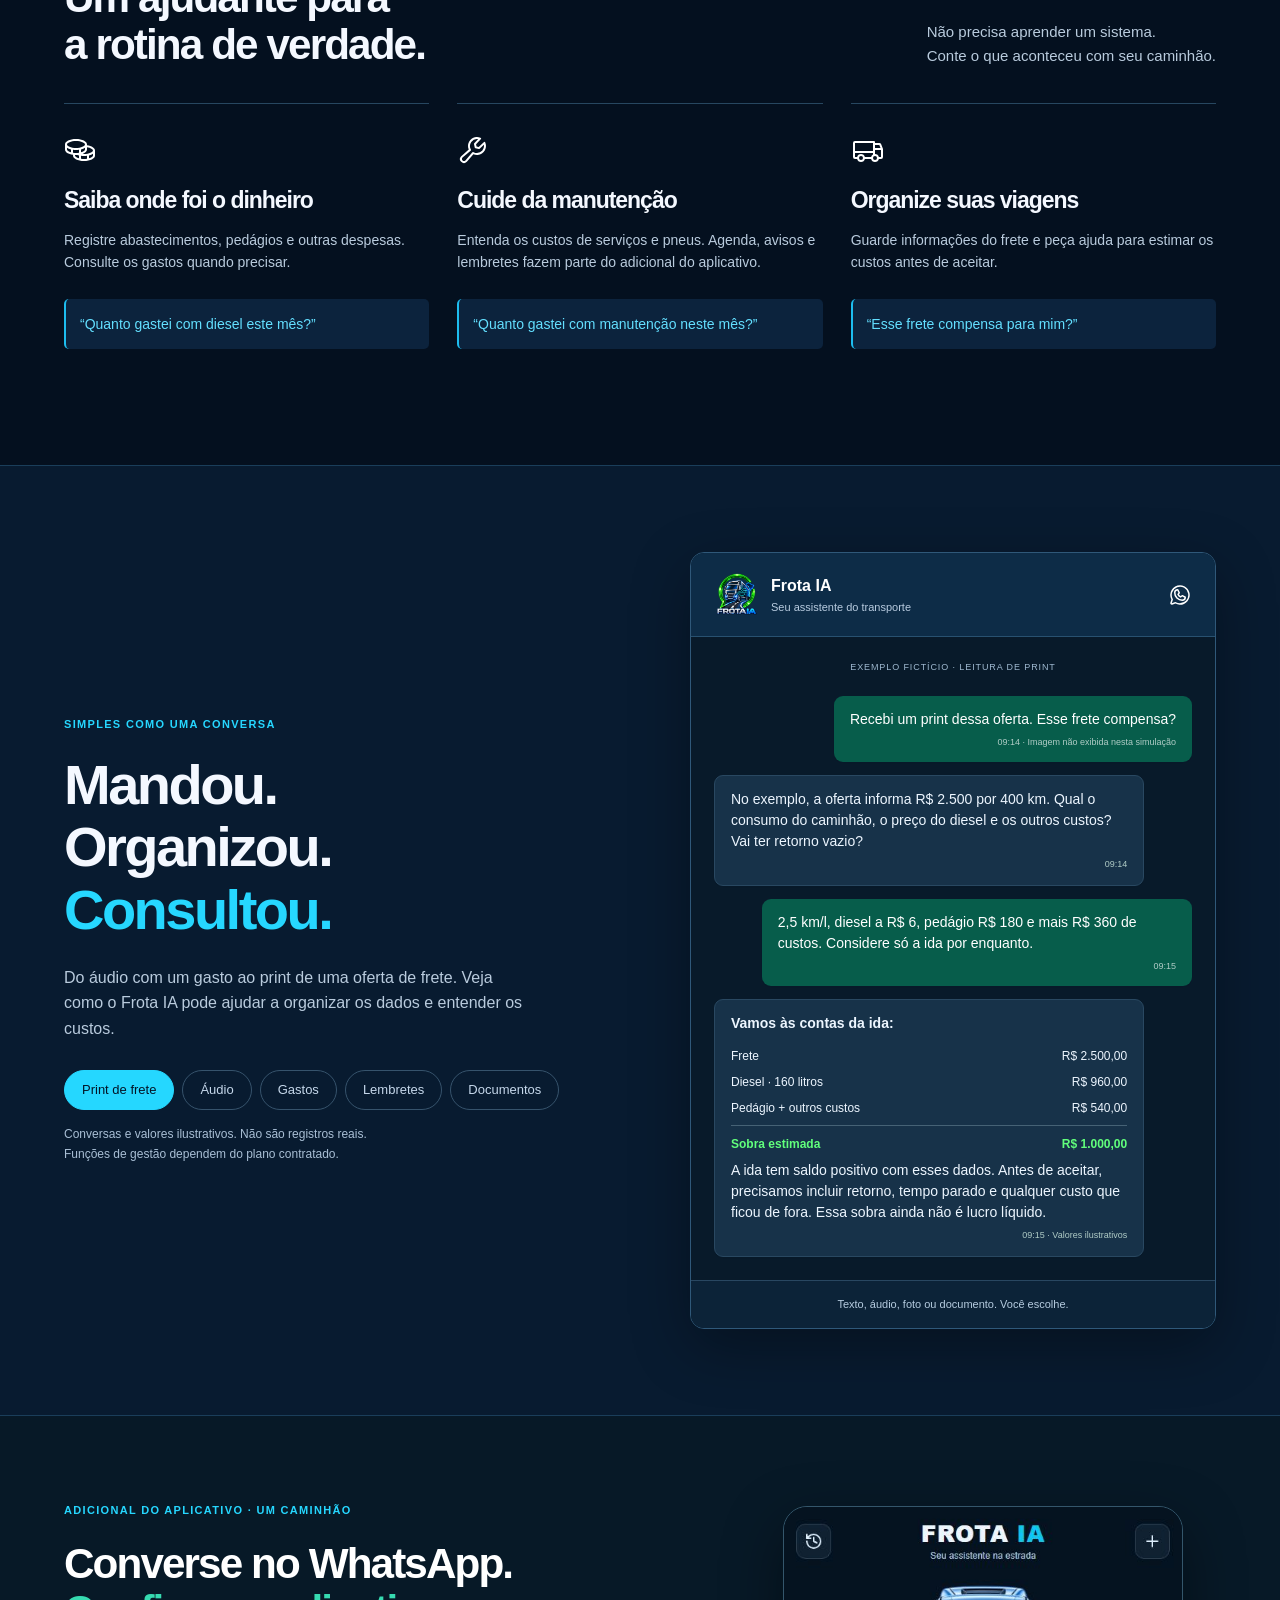
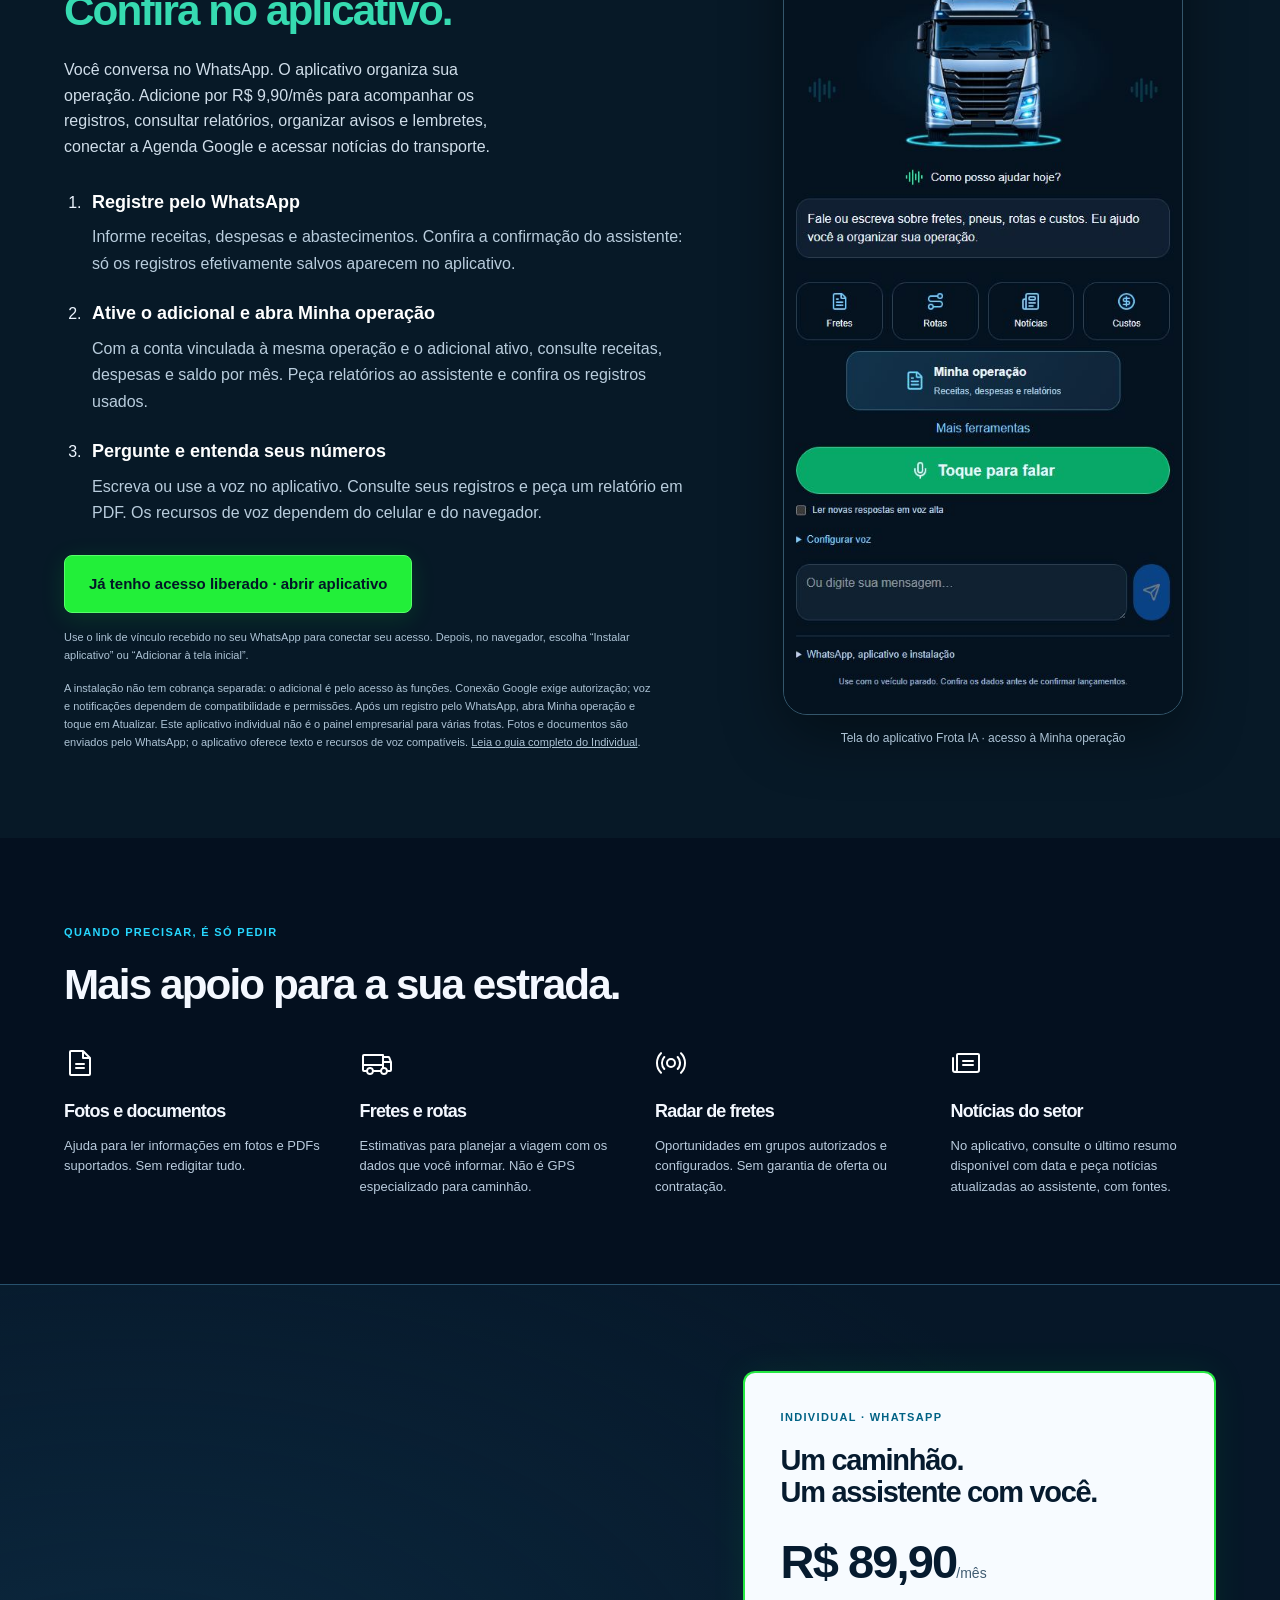
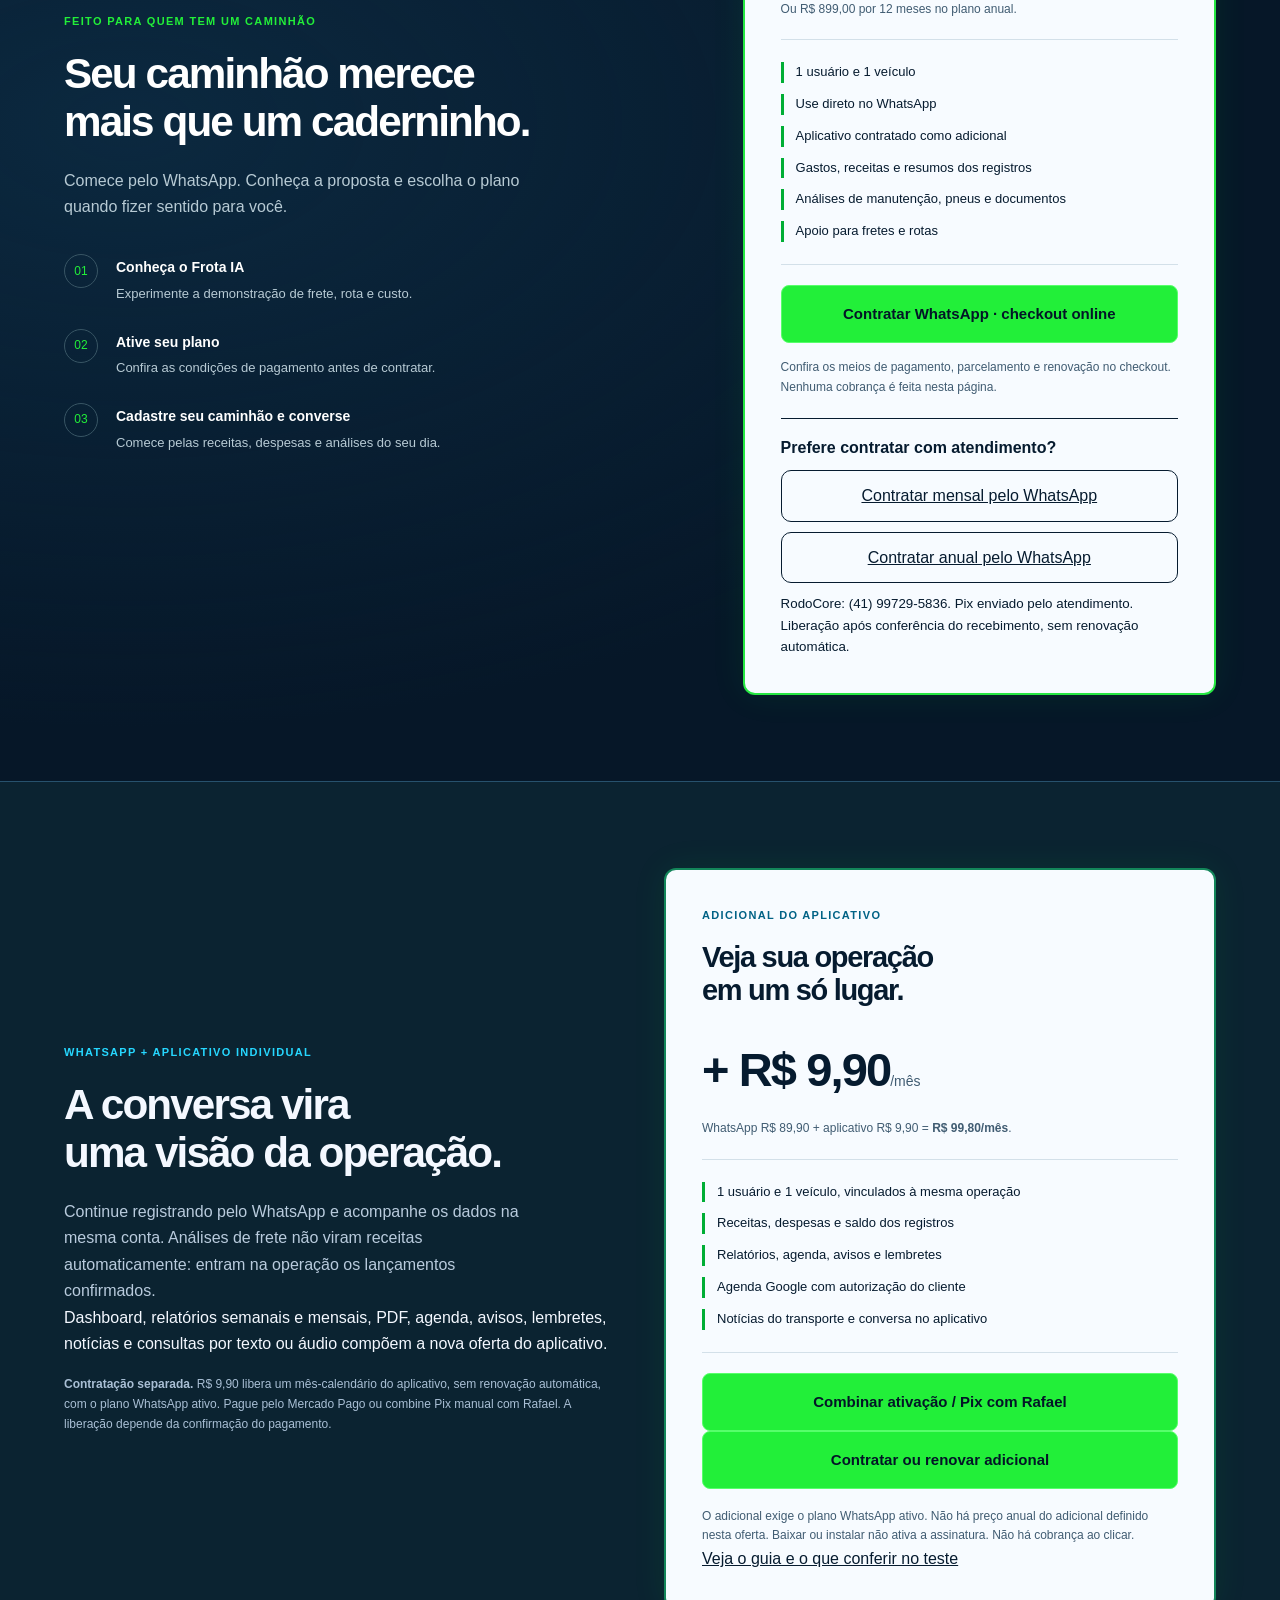
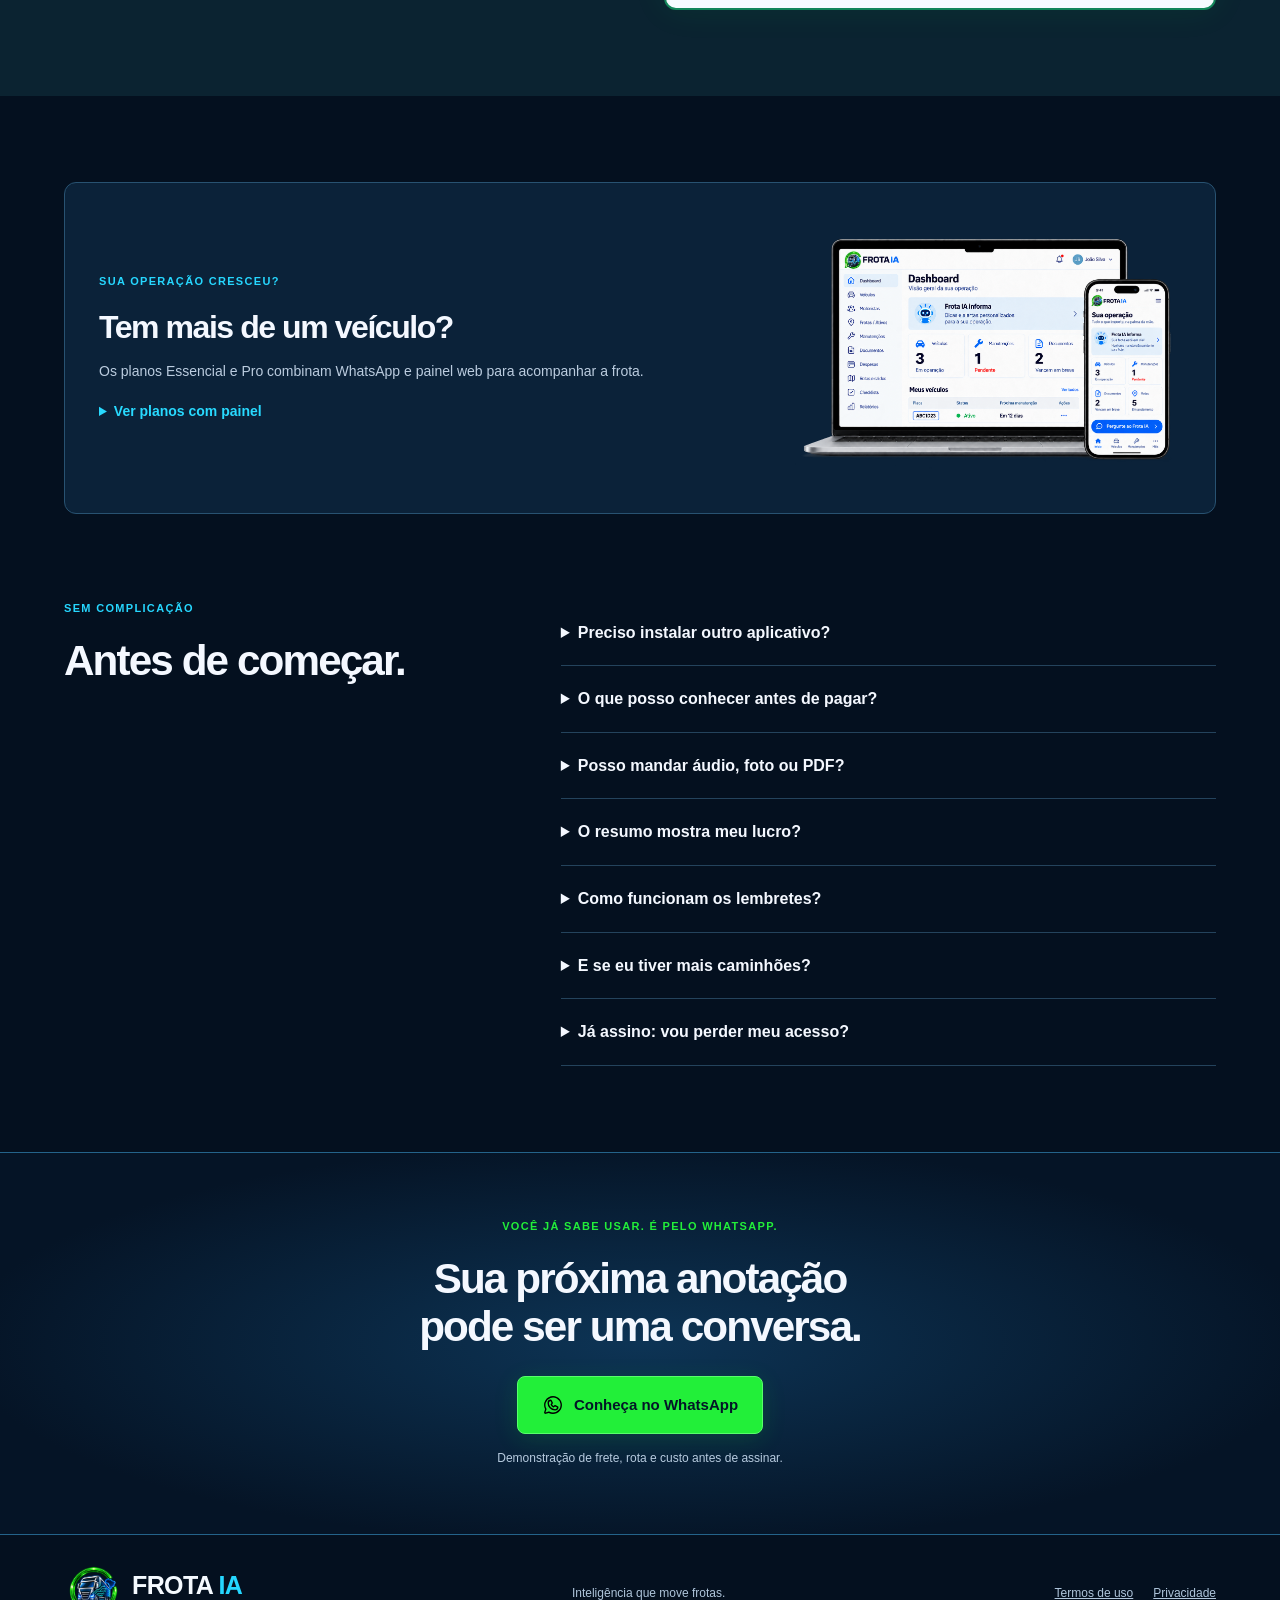
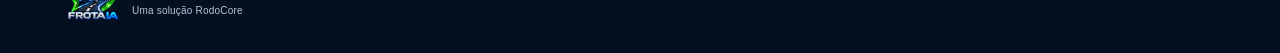
==== commit 2e3a3a7f: "Publica caminho de contratação separada do adicional Individual e atualiza guia" ====
--- a/index.html
+++ b/index.html
@@ -14,12 +14,12 @@
 <article><img src="assets/icons/truck.svg" alt=""><h3>Organize suas viagens</h3><p>Guarde informações do frete e peça ajuda para estimar os custos antes de aceitar.</p><blockquote>“Esse frete compensa para mim?”</blockquote></article>
 </div></div></section>
 <section class="example section" id="exemplo"><div class="wrap example-grid"><div><p class="eyebrow">SIMPLES COMO UMA CONVERSA</p><h2>Mandou.<br>Organizou.<br><em>Consultou.</em></h2><p class="description">Do áudio com um gasto ao print de uma oferta de frete. Veja como o Frota IA pode ajudar a organizar os dados e entender os custos.</p><div class="tabs" role="tablist" aria-label="Exemplos de conversa"><button role="tab" id="tab-frete" aria-selected="false" aria-controls="conversa" data-example="frete" tabindex="-1">Print de frete</button><button role="tab" id="tab-audio" aria-selected="false" aria-controls="conversa" data-example="audio" tabindex="-1">Áudio</button><button role="tab" id="tab-gastos" aria-selected="true" aria-controls="conversa" data-example="gastos">Gastos</button><button role="tab" id="tab-lembrete" aria-selected="false" aria-controls="conversa" data-example="lembrete" tabindex="-1">Lembretes</button><button role="tab" id="tab-documento" aria-selected="false" aria-controls="conversa" data-example="documento" tabindex="-1">Documentos</button></div><p class="fine dark">Conversas e valores ilustrativos. Não são registros reais.<br>Funções de gestão dependem do plano contratado.</p></div><div class="chat"><div class="chat-head"><img src="assets/logo-verde-transparente.png" alt="" width="45" height="45"><div><strong>Frota IA</strong><small>Seu assistente do transporte</small></div><img class="whatsapp" src="assets/icons/whatsapp-logo.svg" alt="WhatsApp"></div><div class="chat-body" id="conversa" role="tabpanel" aria-labelledby="tab-gastos" tabindex="0" aria-live="polite"><span class="chat-date">EXEMPLO DE CONVERSA</span><p class="bubble sent">Paguei R$ 180 de pedágio hoje.<small>09:14</small></p><p class="bubble received">Pedágio de R$ 180 para o seu caminhão, na data de hoje. Posso registrar?<small>09:14</small></p><p class="bubble sent">Pode. Quanto deu de despesas hoje?<small>09:15</small></p><div class="bubble received"><strong>Pedágio registrado.</strong><p>Neste exemplo, suas despesas de hoje são:</p><dl><div><dt>Diesel</dt><dd>R$ 1.200,00</dd></div><div><dt>Pedágio</dt><dd>R$ 180,00</dd></div><div class="total"><dt>Total registrado</dt><dd>R$ 1.380,00</dd></div></dl><small>09:15 · Dados ilustrativos</small></div></div><div class="chat-bottom">Texto, áudio, foto ou documento. Você escolhe.</div></div></div></section>
-<section class="section individual-app" id="aplicativo" aria-labelledby="titulo-aplicativo"><div class="wrap individual-app-grid"><div><p class="eyebrow">ADICIONAL DO APLICATIVO · UM CAMINHÃO</p><h2 id="titulo-aplicativo">Converse no WhatsApp.<br><em>Confira no aplicativo.</em></h2><p class="description">Você conversa no WhatsApp. O aplicativo organiza sua operação. Adicione por R$ 9,90/mês para acompanhar os registros, consultar relatórios, organizar avisos e lembretes, conectar a Agenda Google e acessar notícias do transporte.</p><ol class="app-steps"><li><strong>Registre pelo WhatsApp</strong><p>Informe receitas, despesas e abastecimentos. Confira a confirmação do assistente: só os registros efetivamente salvos aparecem no aplicativo.</p></li><li><strong>Ative o adicional e abra Minha operação</strong><p>Com a conta vinculada à mesma operação, consulte os registros e relatórios disponíveis. A nova organização por semana e mês está em implantação; confirme no atendimento as funções liberadas para seu teste.</p></li><li><strong>Pergunte e entenda seus números</strong><p>Escreva ou use a voz no aplicativo. Consulte seus registros e peça um relatório em PDF. Os recursos de voz dependem do celular e do navegador.</p></li></ol><a class="button" href="https://frotaia.up.railway.app/" target="_blank" rel="noopener">Já tenho acesso liberado · abrir aplicativo</a><p class="fine">Use o link de vínculo recebido no seu WhatsApp para conectar seu acesso. Depois, no navegador, escolha “Instalar aplicativo” ou “Adicionar à tela inicial”.</p><p class="fine">A instalação não tem cobrança separada: o adicional é pelo acesso às funções. Conexão Google exige autorização; voz e notificações dependem de compatibilidade e permissões. Após um registro pelo WhatsApp, abra Minha operação e toque em Atualizar. Este aplicativo individual não é o painel empresarial para várias frotas. Fotos e documentos são enviados pelo WhatsApp; o aplicativo oferece texto e recursos de voz compatíveis. <a href="guia-individual.html">Leia o guia completo do Individual</a>.</p></div><figure class="app-capture"><img src="assets/aplicativo-com-caminhao.png" alt="Tela do aplicativo Frota IA com o caminhão de frente, Fretes, Rotas, Notícias, Custos e o botão Minha operação para receitas, despesas e relatórios." width="523" height="1060" loading="lazy"><figcaption>Tela do aplicativo Frota IA · acesso à Minha operação</figcaption></figure></div></section>
-<section class="section extras"><div class="wrap"><p class="eyebrow">QUANDO PRECISAR, É SÓ PEDIR</p><h2>Mais apoio para a sua estrada.</h2><div class="extra-grid"><article><img src="assets/icons/file-text.svg" alt=""><h3>Fotos e documentos</h3><p>Ajuda para ler informações em fotos e PDFs suportados. Sem redigitar tudo.</p></article><article><img src="assets/icons/truck.svg" alt=""><h3>Fretes e rotas</h3><p>Estimativas para planejar a viagem com os dados que você informar. Não é GPS especializado para caminhão.</p></article><article><img src="assets/icons/broadcast.svg" alt=""><h3>Radar de fretes</h3><p>Oportunidades em grupos autorizados e configurados. Sem garantia de oferta ou contratação.</p></article><article><img src="assets/icons/newspaper.svg" alt=""><h3>Notícias do setor</h3><p>Consulte notícias com fonte e data no adicional do aplicativo. A nova área está em implantação, com liberação confirmada pelo atendimento.</p></article></div></div></section>
+<section class="section individual-app" id="aplicativo" aria-labelledby="titulo-aplicativo"><div class="wrap individual-app-grid"><div><p class="eyebrow">ADICIONAL DO APLICATIVO · UM CAMINHÃO</p><h2 id="titulo-aplicativo">Converse no WhatsApp.<br><em>Confira no aplicativo.</em></h2><p class="description">Você conversa no WhatsApp. O aplicativo organiza sua operação. Adicione por R$ 9,90/mês para acompanhar os registros, consultar relatórios, organizar avisos e lembretes, conectar a Agenda Google e acessar notícias do transporte.</p><ol class="app-steps"><li><strong>Registre pelo WhatsApp</strong><p>Informe receitas, despesas e abastecimentos. Confira a confirmação do assistente: só os registros efetivamente salvos aparecem no aplicativo.</p></li><li><strong>Ative o adicional e abra Minha operação</strong><p>Com a conta vinculada à mesma operação e o adicional ativo, consulte receitas, despesas e saldo por mês. Peça relatórios ao assistente e confira os registros usados.</p></li><li><strong>Pergunte e entenda seus números</strong><p>Escreva ou use a voz no aplicativo. Consulte seus registros e peça um relatório em PDF. Os recursos de voz dependem do celular e do navegador.</p></li></ol><a class="button" href="https://frotaia.up.railway.app/" target="_blank" rel="noopener">Já tenho acesso liberado · abrir aplicativo</a><p class="fine">Use o link de vínculo recebido no seu WhatsApp para conectar seu acesso. Depois, no navegador, escolha “Instalar aplicativo” ou “Adicionar à tela inicial”.</p><p class="fine">A instalação não tem cobrança separada: o adicional é pelo acesso às funções. Conexão Google exige autorização; voz e notificações dependem de compatibilidade e permissões. Após um registro pelo WhatsApp, abra Minha operação e toque em Atualizar. Este aplicativo individual não é o painel empresarial para várias frotas. Fotos e documentos são enviados pelo WhatsApp; o aplicativo oferece texto e recursos de voz compatíveis. <a href="guia-individual.html">Leia o guia completo do Individual</a>.</p></div><figure class="app-capture"><img src="assets/aplicativo-com-caminhao.png" alt="Tela do aplicativo Frota IA com o caminhão de frente, Fretes, Rotas, Notícias, Custos e o botão Minha operação para receitas, despesas e relatórios." width="523" height="1060" loading="lazy"><figcaption>Tela do aplicativo Frota IA · acesso à Minha operação</figcaption></figure></div></section>
+<section class="section extras"><div class="wrap"><p class="eyebrow">QUANDO PRECISAR, É SÓ PEDIR</p><h2>Mais apoio para a sua estrada.</h2><div class="extra-grid"><article><img src="assets/icons/file-text.svg" alt=""><h3>Fotos e documentos</h3><p>Ajuda para ler informações em fotos e PDFs suportados. Sem redigitar tudo.</p></article><article><img src="assets/icons/truck.svg" alt=""><h3>Fretes e rotas</h3><p>Estimativas para planejar a viagem com os dados que você informar. Não é GPS especializado para caminhão.</p></article><article><img src="assets/icons/broadcast.svg" alt=""><h3>Radar de fretes</h3><p>Oportunidades em grupos autorizados e configurados. Sem garantia de oferta ou contratação.</p></article><article><img src="assets/icons/newspaper.svg" alt=""><h3>Notícias do setor</h3><p>No aplicativo, consulte o último resumo disponível com data e peça notícias atualizadas ao assistente, com fontes.</p></article></div></div></section>
 <section class="section pricing" id="plano"><div class="wrap pricing-grid"><div><p class="eyebrow">FEITO PARA QUEM TEM UM CAMINHÃO</p><h2>Seu caminhão merece<br>mais que um caderninho.</h2><p class="description">Comece pelo WhatsApp. Conheça a proposta e escolha o plano quando fizer sentido para você.</p><ol class="steps"><li><span>01</span><div><strong>Conheça o Frota IA</strong><p>Experimente a demonstração de frete, rota e custo.</p></div></li><li><span>02</span><div><strong>Ative seu plano</strong><p>Confira as condições de pagamento antes de contratar.</p></div></li><li><span>03</span><div><strong>Cadastre seu caminhão e converse</strong><p>Comece pelas receitas, despesas e análises do seu dia.</p></div></li></ol></div><article class="price-card"><p class="plan-label">INDIVIDUAL · WHATSAPP</p><h3>Um caminhão.<br>Um assistente com você.</h3><p class="price">R$ 89,90<span>/mês</span></p><p class="annual">Ou R$ 899,00 por 12 meses no plano anual.</p><ul><li>1 usuário e 1 veículo</li><li>Use direto no WhatsApp</li><li>Aplicativo contratado como adicional</li><li>Gastos, receitas e resumos dos registros</li><li>Análises de manutenção, pneus e documentos</li><li>Apoio para fretes e rotas</li></ul><a class="button" href="https://wa.me/5541997454382?text=Quero+assinar+o+Frota+IA+Individual+por+R%2489%2C90%2Fm%C3%AAs." target="_blank" rel="noopener">Contratar WhatsApp · checkout online</a><p class="fine dark">Confira os meios de pagamento, parcelamento e renovação no checkout. Nenhuma cobrança é feita nesta página.</p></article></div></section>
-<section class="section addon-section" id="adicional"><div class="wrap addon-grid"><div><p class="eyebrow">WHATSAPP + APLICATIVO INDIVIDUAL</p><h2>A conversa vira<br>uma visão da operação.</h2><p class="description">Continue registrando pelo WhatsApp e acompanhe os dados na mesma conta. Análises de frete não viram receitas automaticamente: entram na operação os lançamentos confirmados.</p><p>Dashboard, relatórios semanais e mensais, PDF, agenda, avisos, lembretes, notícias e consultas por texto ou áudio compõem a nova oferta do aplicativo.</p><p class="fine dark"><strong>Ativação assistida nesta fase.</strong> A nova organização e a liberação separada do adicional estão em implantação. Confirme no atendimento o que está disponível para seu teste antes de pagar. Os acessos já contratados são preservados.</p></div><article class="price-card addon-card"><p class="plan-label">ADICIONAL DO APLICATIVO</p><h3>Veja sua operação<br>em um só lugar.</h3><p class="price">+ R$ 9,90<span>/mês</span></p><p class="annual">WhatsApp R$ 89,90 + aplicativo R$ 9,90 = <strong>R$ 99,80/mês</strong>.</p><ul><li>1 usuário e 1 veículo, vinculados à mesma operação</li><li>Receitas, despesas e saldo dos registros</li><li>Relatórios, agenda, avisos e lembretes</li><li>Agenda Google com autorização do cliente</li><li>Notícias do transporte e conversa no aplicativo</li></ul><a class="button" href="https://wa.me/5541997295836?text=Ol%C3%A1%2C%20Rafael!%20Vim%20pela%20landing%20page.%20Quero%20testar%20o%20adicional%20do%20aplicativo%20Individual%20por%20R%24%209%2C90%2Fm%C3%AAs.%20Entendi%20que%20o%20WhatsApp%20custa%20R%24%2089%2C90%2Fm%C3%AAs%20e%20o%20total%20mensal%20%C3%A9%20R%24%2099%2C80.%20Confirme%20as%20fun%C3%A7%C3%B5es%20dispon%C3%ADveis%20e%20a%20libera%C3%A7%C3%A3o%20antes%20de%20eu%20pagar.%20J%C3%A1%20tenho%20assinatura%20WhatsApp%3F%20Meu%20n%C3%BAmero%20de%20uso%20%C3%A9%3A%20" target="_blank" rel="noopener">Combinar ativação / Pix com Rafael</a><p class="fine dark">O adicional exige o plano WhatsApp ativo. Não há preço anual do adicional definido nesta oferta. Baixar ou instalar não ativa a assinatura. Não há cobrança ao clicar.</p><a href="guia-individual.html">Veja o guia e o que conferir no teste</a></article></div></section>
+<section class="section addon-section" id="adicional"><div class="wrap addon-grid"><div><p class="eyebrow">WHATSAPP + APLICATIVO INDIVIDUAL</p><h2>A conversa vira<br>uma visão da operação.</h2><p class="description">Continue registrando pelo WhatsApp e acompanhe os dados na mesma conta. Análises de frete não viram receitas automaticamente: entram na operação os lançamentos confirmados.</p><p>Dashboard, relatórios semanais e mensais, PDF, agenda, avisos, lembretes, notícias e consultas por texto ou áudio compõem a nova oferta do aplicativo.</p><p class="fine dark"><strong>Contratação separada.</strong> R$ 9,90 libera um mês-calendário do aplicativo, sem renovação automática, com o plano WhatsApp ativo. Pague pelo Mercado Pago ou combine Pix manual com Rafael. A liberação depende da confirmação do pagamento.</p></div><article class="price-card addon-card"><p class="plan-label">ADICIONAL DO APLICATIVO</p><h3>Veja sua operação<br>em um só lugar.</h3><p class="price">+ R$ 9,90<span>/mês</span></p><p class="annual">WhatsApp R$ 89,90 + aplicativo R$ 9,90 = <strong>R$ 99,80/mês</strong>.</p><ul><li>1 usuário e 1 veículo, vinculados à mesma operação</li><li>Receitas, despesas e saldo dos registros</li><li>Relatórios, agenda, avisos e lembretes</li><li>Agenda Google com autorização do cliente</li><li>Notícias do transporte e conversa no aplicativo</li></ul><a class="button" href="https://wa.me/5541997295836?text=Ol%C3%A1%2C%20Rafael!%20Vim%20pela%20landing%20page.%20Quero%20testar%20o%20adicional%20do%20aplicativo%20Individual%20por%20R%24%209%2C90%2Fm%C3%AAs.%20Entendi%20que%20o%20WhatsApp%20custa%20R%24%2089%2C90%2Fm%C3%AAs%20e%20o%20total%20mensal%20%C3%A9%20R%24%2099%2C80.%20Confirme%20as%20fun%C3%A7%C3%B5es%20dispon%C3%ADveis%20e%20a%20libera%C3%A7%C3%A3o%20antes%20de%20eu%20pagar.%20J%C3%A1%20tenho%20assinatura%20WhatsApp%3F%20Meu%20n%C3%BAmero%20de%20uso%20%C3%A9%3A%20" target="_blank" rel="noopener">Combinar ativação / Pix com Rafael</a><a class="button" href="https://frotaia.up.railway.app/adicional-aplicativo">Contratar ou renovar adicional</a><p class="fine dark">O adicional exige o plano WhatsApp ativo. Não há preço anual do adicional definido nesta oferta. Baixar ou instalar não ativa a assinatura. Não há cobrança ao clicar.</p><a href="guia-individual.html">Veja o guia e o que conferir no teste</a></article></div></section>
 <section class="section fleet"><div class="wrap fleet-box"><div><p class="eyebrow">SUA OPERAÇÃO CRESCEU?</p><h2>Tem mais de um veículo?</h2><p>Os planos Essencial e Pro combinam WhatsApp e painel web para acompanhar a frota.</p><details><summary>Ver planos com painel</summary><div class="fleet-plans"><article><h3>Essencial</h3><p><strong>R$ 149,90/mês</strong> · Até 3 veículos</p><a href="https://wa.me/5541997454382?text=Quero+contratar+o+Frota+IA+Essencial." target="_blank" rel="noopener">Conhecer Essencial</a></article><article><h3>Pro</h3><p><strong>R$ 249,90/mês</strong> · Até 10 veículos</p><a href="https://wa.me/5541997454382?text=Quero+contratar+o+Frota+IA+Pro." target="_blank" rel="noopener">Conhecer Pro</a></article></div><p>Acima de 10 veículos: proposta personalizada pelo atendimento comercial. <a href="https://wa.me/5541997454382?text=Quero+conhecer+o+Frota+IA+Empresas+para+uma+frota+com+mais+de+10+ve%C3%ADculos." target="_blank" rel="noopener">Falar sobre o plano Empresas</a></p></details></div><img src="assets/panel-devices-verde.png" alt="Ilustração do painel web nos planos Essencial e Pro" loading="lazy"></div></section>
-<section class="section faq"><div class="wrap faq-grid"><div><p class="eyebrow">SEM COMPLICAÇÃO</p><h2>Antes de começar.</h2></div><div><details><summary>Preciso instalar outro aplicativo?</summary><p>Não é obrigatório instalar para usar o WhatsApp. Na nova oferta, o aplicativo individual é um adicional de R$ 9,90/mês ao plano WhatsApp. Com a conta vinculada, você consulta os registros salvos em Minha operação e conversa com o assistente por texto ou voz, conforme a compatibilidade do dispositivo. O painel empresarial para frotas é uma solução separada.</p></details><details><summary>O que posso conhecer antes de pagar?</summary><p>A demonstração apresenta frete, rota e custo. Os registros e as ferramentas de gestão são disponibilizados conforme o plano contratado. Enviar uma foto ou um áudio não libera, por si só, todas as funções.</p></details><details><summary>Posso mandar áudio, foto ou PDF?</summary><p>Pelo WhatsApp, sim, nos formatos suportados. No aplicativo você conversa por texto e voz compatível; a interface atual não tem botão para anexar fotos ou PDFs. Se um arquivo estiver ilegível ou faltar uma informação, o assistente pode pedir confirmação ou reenvio. A leitura não substitui validação fiscal ou documental.</p></details><details><summary>O resumo mostra meu lucro?</summary><p>O resumo usa as receitas e despesas que foram registradas. Se houver gastos não informados, o resultado estará incompleto. As estimativas de viagem dependem dos dados fornecidos.</p></details><details><summary>Como funcionam os lembretes?</summary><p>Avisos, lembretes e conexão com a Agenda Google fazem parte do adicional do aplicativo. Informe compromisso, data e horário e confira a confirmação do agendamento. Nesta fase, confirme a liberação com o atendimento. Lembretes não substituem as recomendações de manutenção do fabricante.</p></details><details><summary>E se eu tiver mais caminhões?</summary><p>Conheça os planos com painel: Essencial para até 3 veículos e Pro para até 10. Acima disso, o atendimento comercial prepara uma proposta.</p></details><details><summary>Já assino: vou perder meu acesso?</summary><p>Não. Esta mudança não retira funções já contratadas. Consulte o atendimento sobre sua oferta e eventual inclusão do adicional.</p></details></div></div></section>
+<section class="section faq"><div class="wrap faq-grid"><div><p class="eyebrow">SEM COMPLICAÇÃO</p><h2>Antes de começar.</h2></div><div><details><summary>Preciso instalar outro aplicativo?</summary><p>Não é obrigatório instalar para usar o WhatsApp. Na nova oferta, o aplicativo individual é um adicional de R$ 9,90/mês ao plano WhatsApp. Com a conta vinculada, você consulta os registros salvos em Minha operação e conversa com o assistente por texto ou voz, conforme a compatibilidade do dispositivo. O painel empresarial para frotas é uma solução separada.</p></details><details><summary>O que posso conhecer antes de pagar?</summary><p>A demonstração apresenta frete, rota e custo. Os registros e as ferramentas de gestão são disponibilizados conforme o plano contratado. Enviar uma foto ou um áudio não libera, por si só, todas as funções.</p></details><details><summary>Posso mandar áudio, foto ou PDF?</summary><p>Pelo WhatsApp, sim, nos formatos suportados. No aplicativo você conversa por texto e voz compatível; a interface atual não tem botão para anexar fotos ou PDFs. Se um arquivo estiver ilegível ou faltar uma informação, o assistente pode pedir confirmação ou reenvio. A leitura não substitui validação fiscal ou documental.</p></details><details><summary>O resumo mostra meu lucro?</summary><p>O resumo usa as receitas e despesas que foram registradas. Se houver gastos não informados, o resultado estará incompleto. As estimativas de viagem dependem dos dados fornecidos.</p></details><details><summary>Como funcionam os lembretes?</summary><p>Avisos, lembretes e conexão com a Agenda Google fazem parte do adicional do aplicativo. Informe compromisso, data e horário e confira a confirmação do agendamento. Confira o adicional ativo e a confirmação do agendamento. Lembretes não substituem as recomendações de manutenção do fabricante.</p></details><details><summary>E se eu tiver mais caminhões?</summary><p>Conheça os planos com painel: Essencial para até 3 veículos e Pro para até 10. Acima disso, o atendimento comercial prepara uma proposta.</p></details><details><summary>Já assino: vou perder meu acesso?</summary><p>Não. Esta mudança não retira funções já contratadas. Consulte o atendimento sobre sua oferta e eventual inclusão do adicional.</p></details></div></div></section>
 <section class="closing"><div class="wrap"><p class="eyebrow">VOCÊ JÁ SABE USAR. É PELO WHATSAPP.</p><h2>Sua próxima anotação<br>pode ser uma conversa.</h2><a class="button" href="https://wa.me/5541997454382?text=Quero+testar+o+Frota+IA+gr%C3%A1tis" target="_blank" rel="noopener"><img src="assets/icons/whatsapp-logo.svg" alt="">Conheça no WhatsApp</a><p class="fine">Demonstração de frete, rota e custo antes de assinar.</p></div></section>
 </main><footer class="wrap"><div class="brand"><img src="assets/logo-verde-transparente.png" alt="" width="42" height="42"><span>FROTA <b>IA</b><small>Uma solução RodoCore</small></span></div><p>Inteligência que move frotas.</p><div><a href="termos-e-privacidade.html#termos" target="_blank" rel="noopener">Termos de uso</a><a href="termos-e-privacidade.html#privacidade" target="_blank" rel="noopener">Privacidade</a></div></footer>
 <script src="previa-v1.js"></script><script src="contratacao-direta.js"></script></body></html>
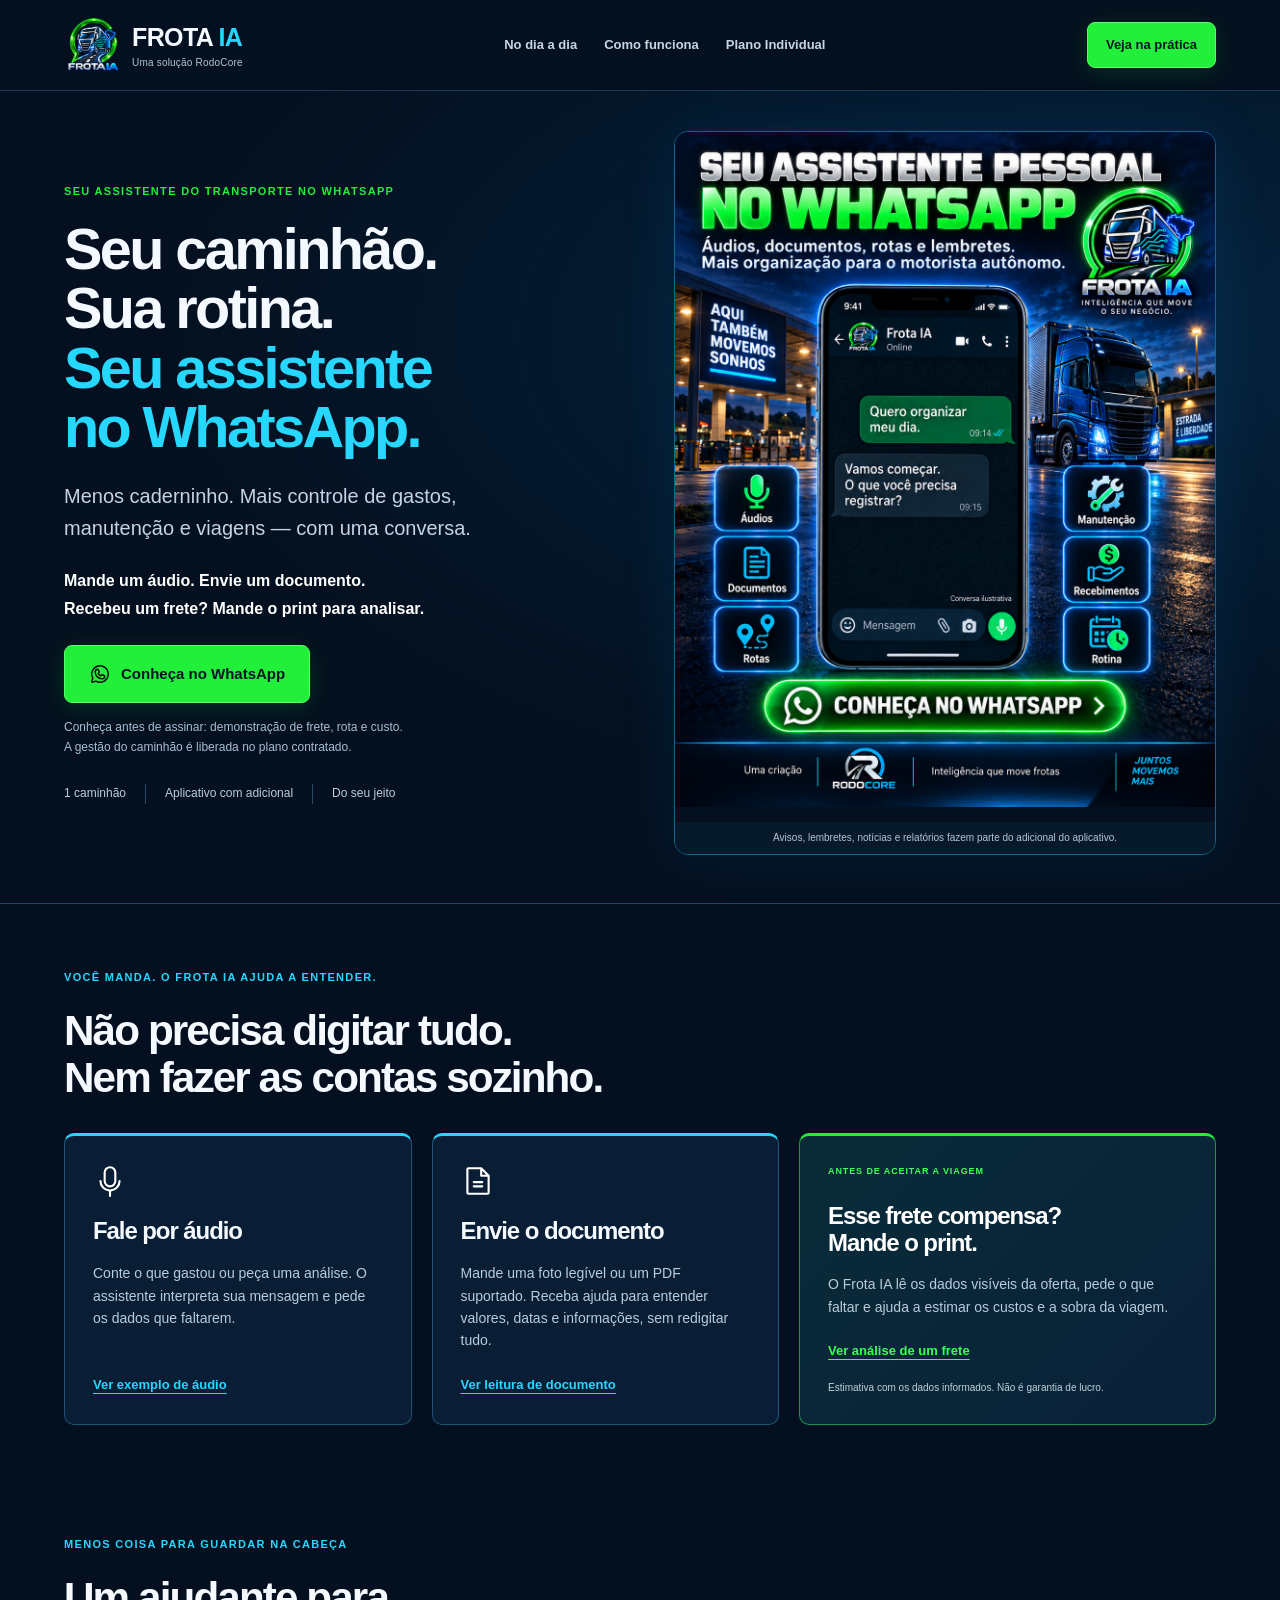
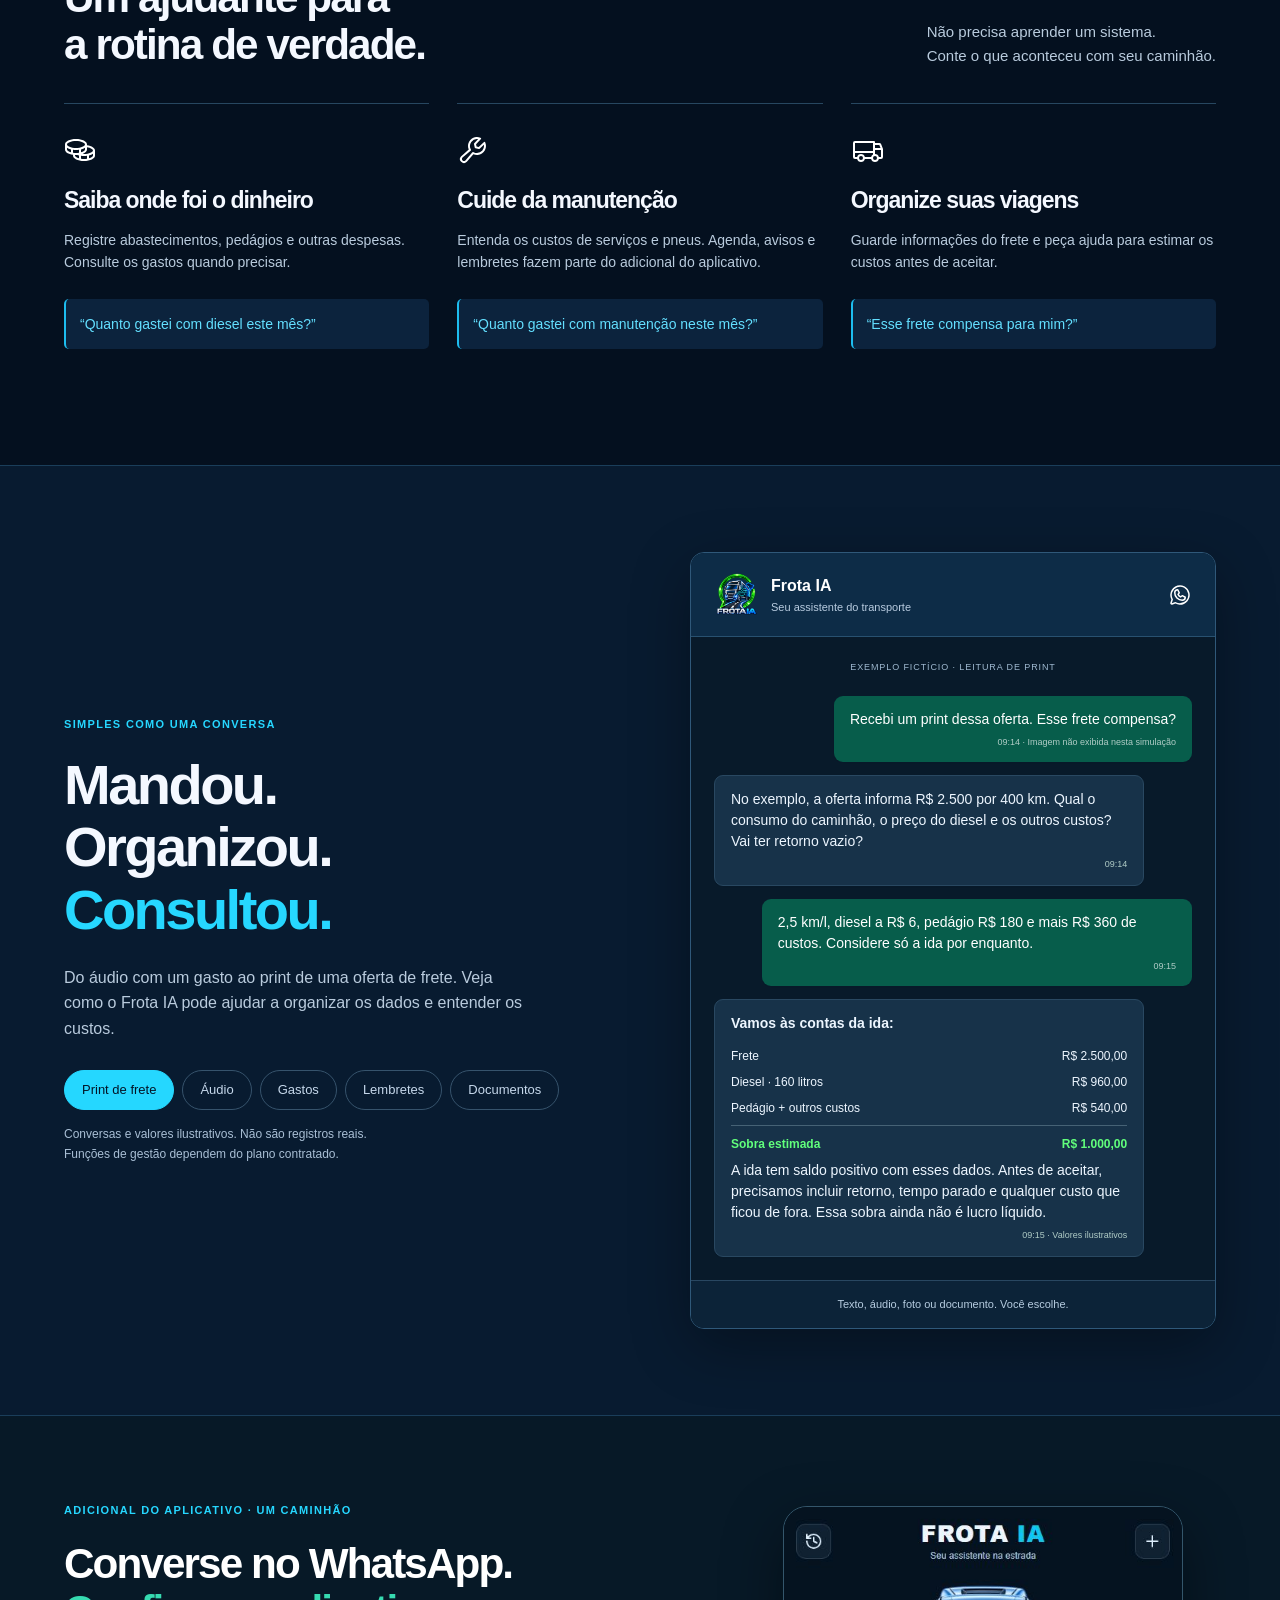
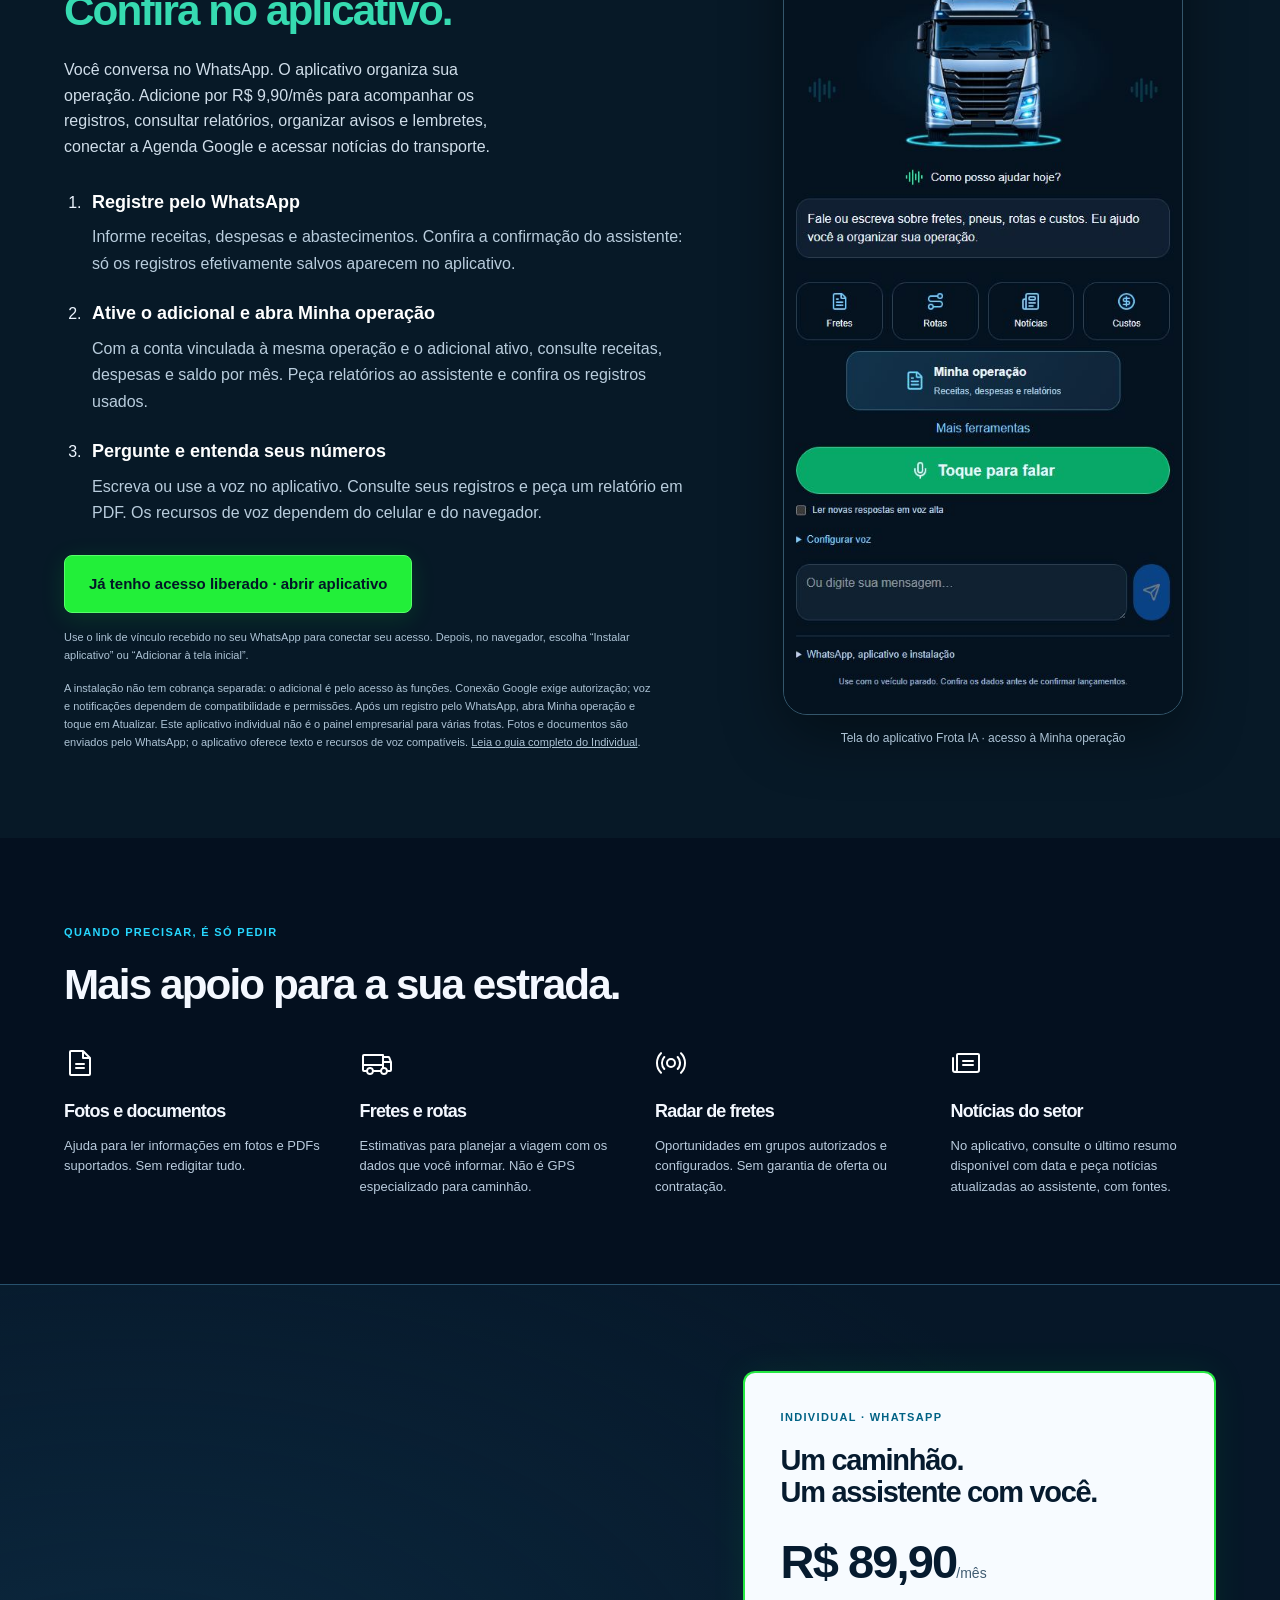
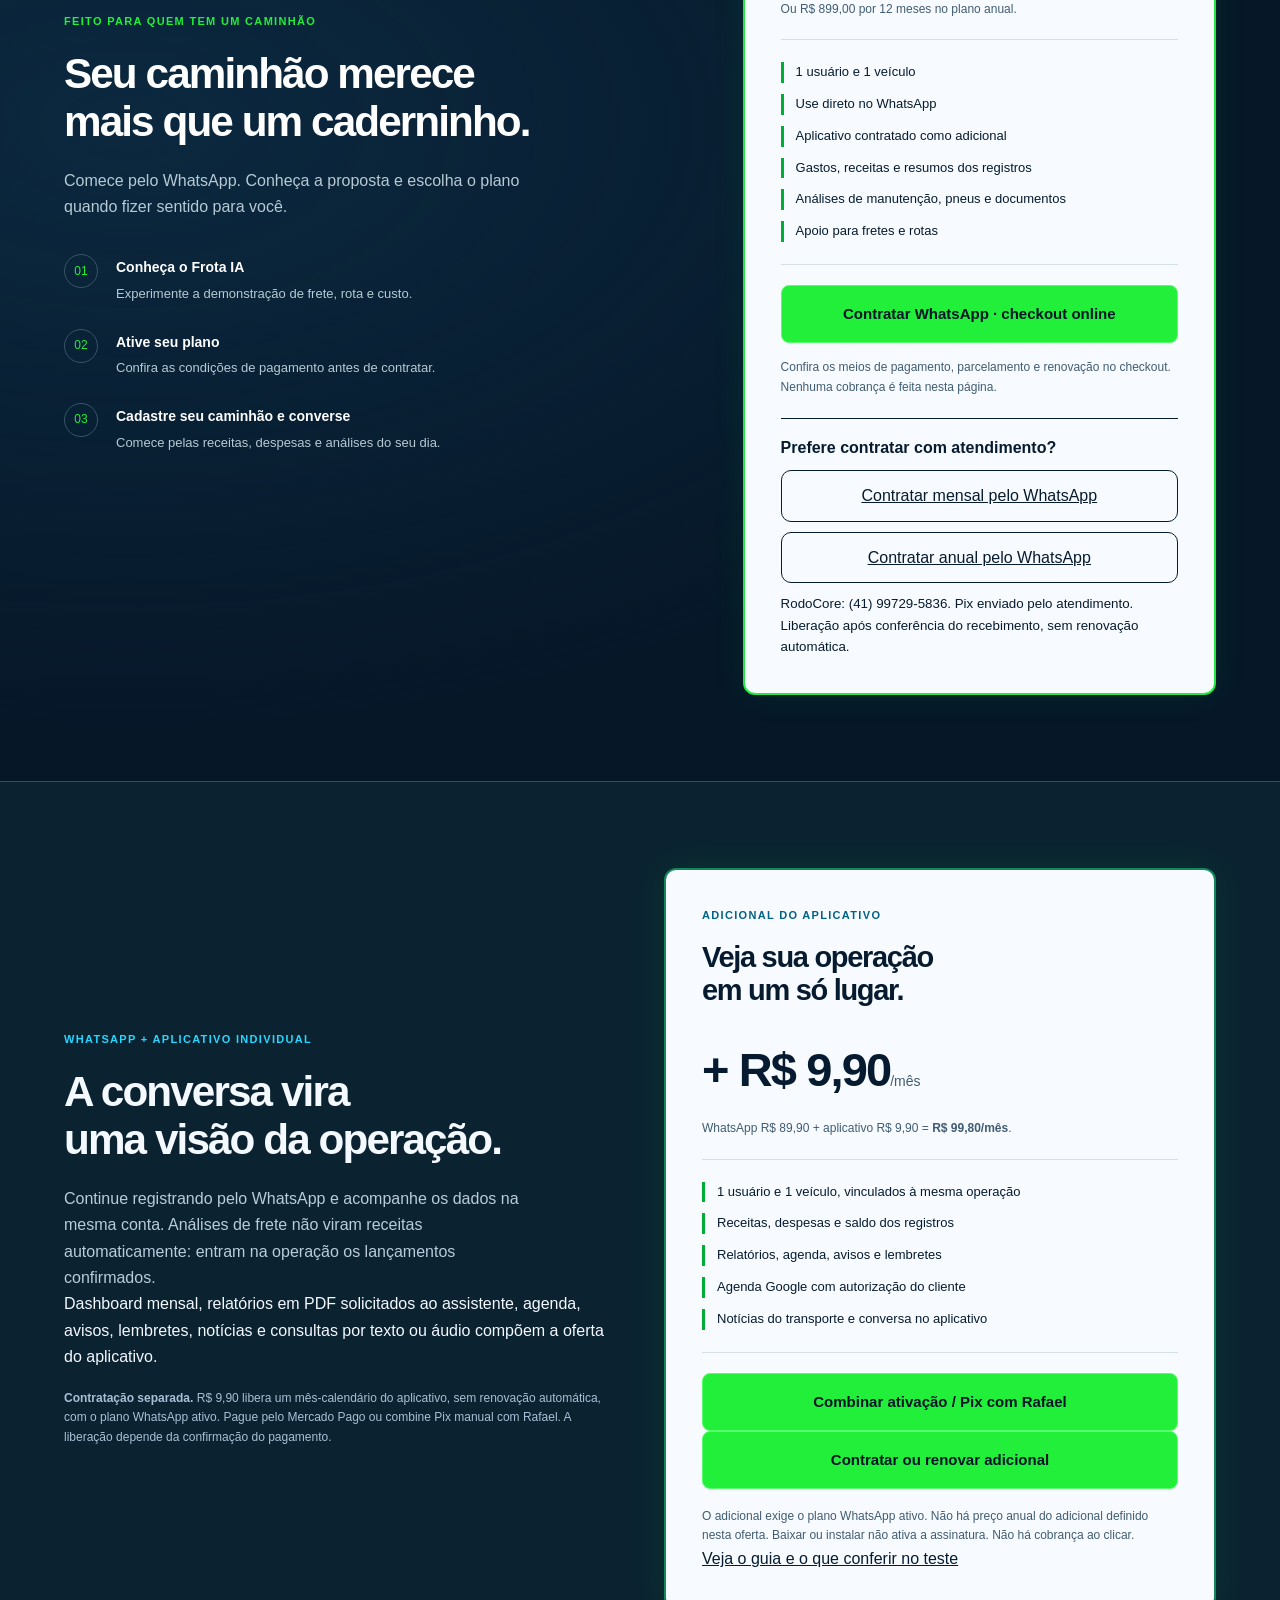
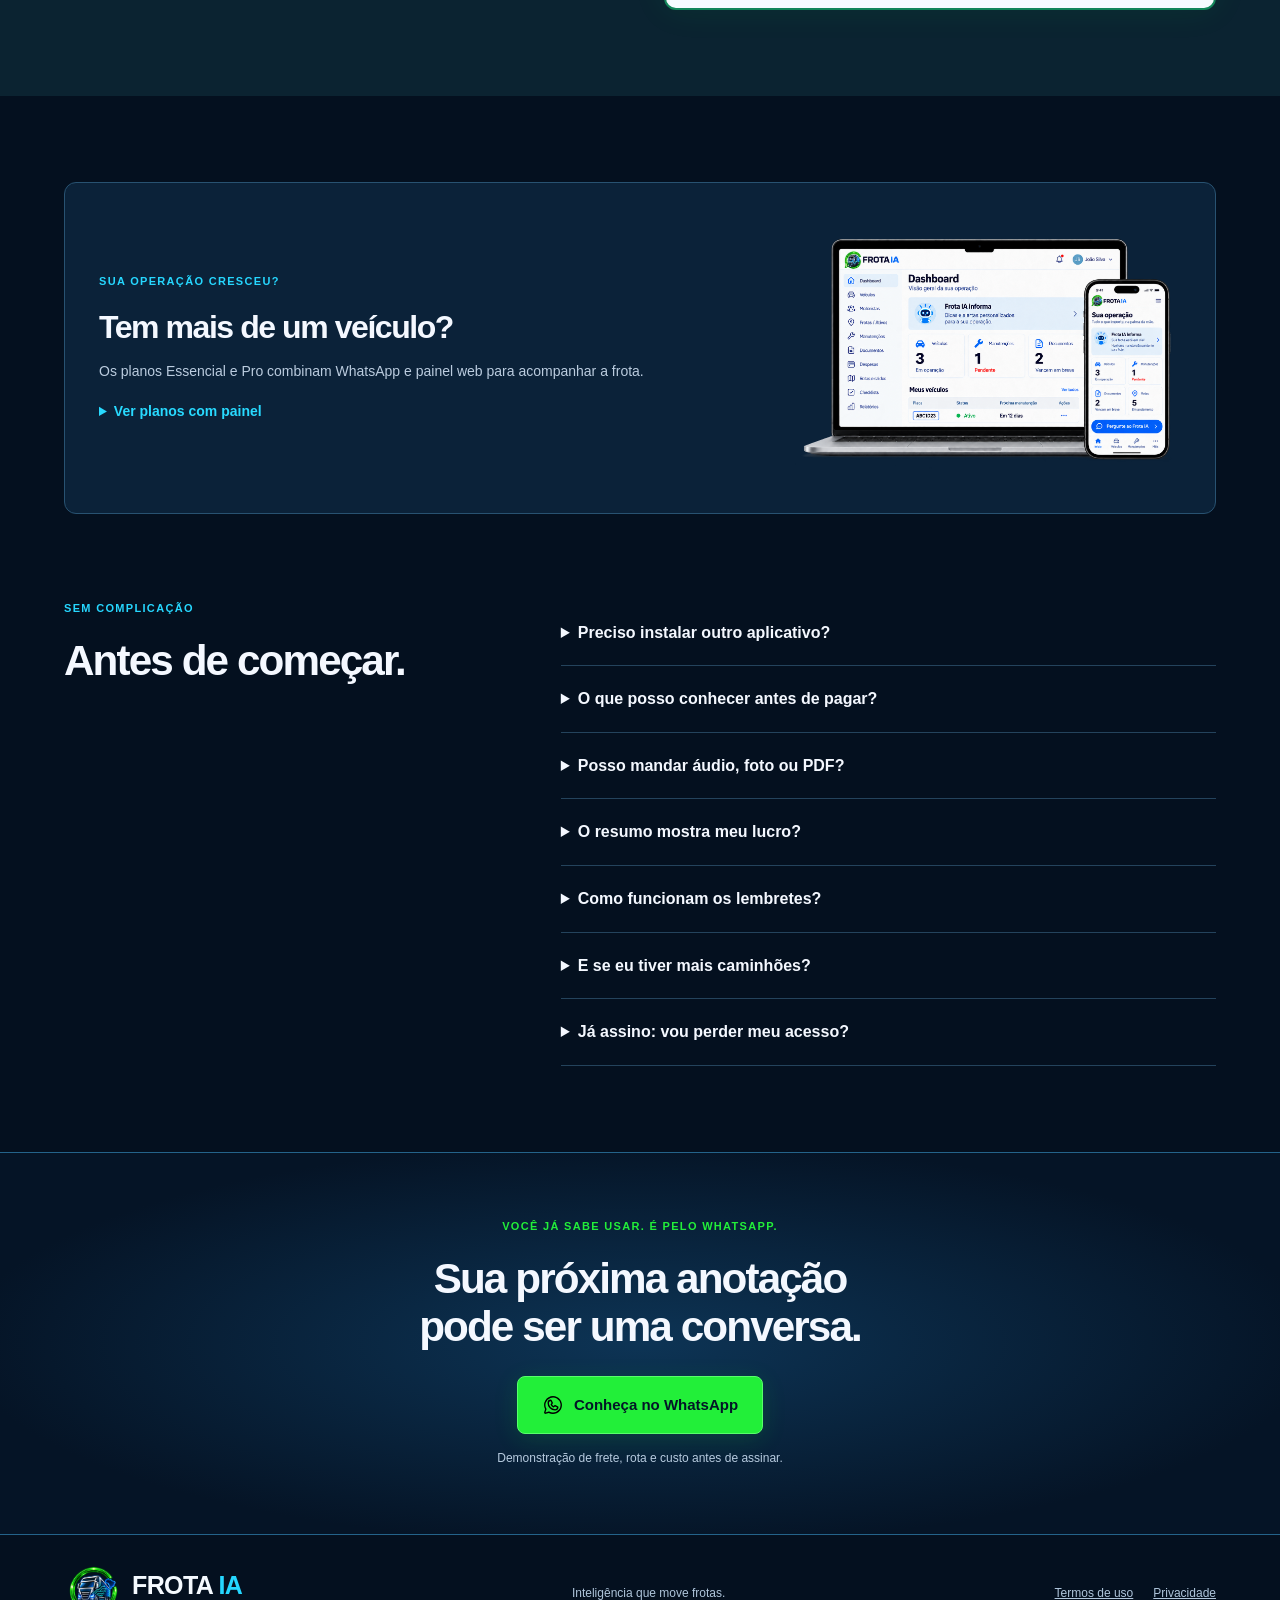
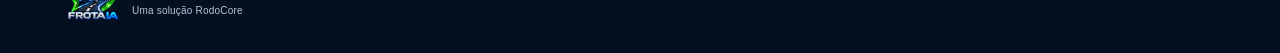
==== commit 6638efe9: "Esclarece filtro mensal e relatórios solicitados no aplicativo" ====
--- a/index.html
+++ b/index.html
@@ -17,7 +17,7 @@
 <section class="section individual-app" id="aplicativo" aria-labelledby="titulo-aplicativo"><div class="wrap individual-app-grid"><div><p class="eyebrow">ADICIONAL DO APLICATIVO · UM CAMINHÃO</p><h2 id="titulo-aplicativo">Converse no WhatsApp.<br><em>Confira no aplicativo.</em></h2><p class="description">Você conversa no WhatsApp. O aplicativo organiza sua operação. Adicione por R$ 9,90/mês para acompanhar os registros, consultar relatórios, organizar avisos e lembretes, conectar a Agenda Google e acessar notícias do transporte.</p><ol class="app-steps"><li><strong>Registre pelo WhatsApp</strong><p>Informe receitas, despesas e abastecimentos. Confira a confirmação do assistente: só os registros efetivamente salvos aparecem no aplicativo.</p></li><li><strong>Ative o adicional e abra Minha operação</strong><p>Com a conta vinculada à mesma operação e o adicional ativo, consulte receitas, despesas e saldo por mês. Peça relatórios ao assistente e confira os registros usados.</p></li><li><strong>Pergunte e entenda seus números</strong><p>Escreva ou use a voz no aplicativo. Consulte seus registros e peça um relatório em PDF. Os recursos de voz dependem do celular e do navegador.</p></li></ol><a class="button" href="https://frotaia.up.railway.app/" target="_blank" rel="noopener">Já tenho acesso liberado · abrir aplicativo</a><p class="fine">Use o link de vínculo recebido no seu WhatsApp para conectar seu acesso. Depois, no navegador, escolha “Instalar aplicativo” ou “Adicionar à tela inicial”.</p><p class="fine">A instalação não tem cobrança separada: o adicional é pelo acesso às funções. Conexão Google exige autorização; voz e notificações dependem de compatibilidade e permissões. Após um registro pelo WhatsApp, abra Minha operação e toque em Atualizar. Este aplicativo individual não é o painel empresarial para várias frotas. Fotos e documentos são enviados pelo WhatsApp; o aplicativo oferece texto e recursos de voz compatíveis. <a href="guia-individual.html">Leia o guia completo do Individual</a>.</p></div><figure class="app-capture"><img src="assets/aplicativo-com-caminhao.png" alt="Tela do aplicativo Frota IA com o caminhão de frente, Fretes, Rotas, Notícias, Custos e o botão Minha operação para receitas, despesas e relatórios." width="523" height="1060" loading="lazy"><figcaption>Tela do aplicativo Frota IA · acesso à Minha operação</figcaption></figure></div></section>
 <section class="section extras"><div class="wrap"><p class="eyebrow">QUANDO PRECISAR, É SÓ PEDIR</p><h2>Mais apoio para a sua estrada.</h2><div class="extra-grid"><article><img src="assets/icons/file-text.svg" alt=""><h3>Fotos e documentos</h3><p>Ajuda para ler informações em fotos e PDFs suportados. Sem redigitar tudo.</p></article><article><img src="assets/icons/truck.svg" alt=""><h3>Fretes e rotas</h3><p>Estimativas para planejar a viagem com os dados que você informar. Não é GPS especializado para caminhão.</p></article><article><img src="assets/icons/broadcast.svg" alt=""><h3>Radar de fretes</h3><p>Oportunidades em grupos autorizados e configurados. Sem garantia de oferta ou contratação.</p></article><article><img src="assets/icons/newspaper.svg" alt=""><h3>Notícias do setor</h3><p>No aplicativo, consulte o último resumo disponível com data e peça notícias atualizadas ao assistente, com fontes.</p></article></div></div></section>
 <section class="section pricing" id="plano"><div class="wrap pricing-grid"><div><p class="eyebrow">FEITO PARA QUEM TEM UM CAMINHÃO</p><h2>Seu caminhão merece<br>mais que um caderninho.</h2><p class="description">Comece pelo WhatsApp. Conheça a proposta e escolha o plano quando fizer sentido para você.</p><ol class="steps"><li><span>01</span><div><strong>Conheça o Frota IA</strong><p>Experimente a demonstração de frete, rota e custo.</p></div></li><li><span>02</span><div><strong>Ative seu plano</strong><p>Confira as condições de pagamento antes de contratar.</p></div></li><li><span>03</span><div><strong>Cadastre seu caminhão e converse</strong><p>Comece pelas receitas, despesas e análises do seu dia.</p></div></li></ol></div><article class="price-card"><p class="plan-label">INDIVIDUAL · WHATSAPP</p><h3>Um caminhão.<br>Um assistente com você.</h3><p class="price">R$ 89,90<span>/mês</span></p><p class="annual">Ou R$ 899,00 por 12 meses no plano anual.</p><ul><li>1 usuário e 1 veículo</li><li>Use direto no WhatsApp</li><li>Aplicativo contratado como adicional</li><li>Gastos, receitas e resumos dos registros</li><li>Análises de manutenção, pneus e documentos</li><li>Apoio para fretes e rotas</li></ul><a class="button" href="https://wa.me/5541997454382?text=Quero+assinar+o+Frota+IA+Individual+por+R%2489%2C90%2Fm%C3%AAs." target="_blank" rel="noopener">Contratar WhatsApp · checkout online</a><p class="fine dark">Confira os meios de pagamento, parcelamento e renovação no checkout. Nenhuma cobrança é feita nesta página.</p></article></div></section>
-<section class="section addon-section" id="adicional"><div class="wrap addon-grid"><div><p class="eyebrow">WHATSAPP + APLICATIVO INDIVIDUAL</p><h2>A conversa vira<br>uma visão da operação.</h2><p class="description">Continue registrando pelo WhatsApp e acompanhe os dados na mesma conta. Análises de frete não viram receitas automaticamente: entram na operação os lançamentos confirmados.</p><p>Dashboard, relatórios semanais e mensais, PDF, agenda, avisos, lembretes, notícias e consultas por texto ou áudio compõem a nova oferta do aplicativo.</p><p class="fine dark"><strong>Contratação separada.</strong> R$ 9,90 libera um mês-calendário do aplicativo, sem renovação automática, com o plano WhatsApp ativo. Pague pelo Mercado Pago ou combine Pix manual com Rafael. A liberação depende da confirmação do pagamento.</p></div><article class="price-card addon-card"><p class="plan-label">ADICIONAL DO APLICATIVO</p><h3>Veja sua operação<br>em um só lugar.</h3><p class="price">+ R$ 9,90<span>/mês</span></p><p class="annual">WhatsApp R$ 89,90 + aplicativo R$ 9,90 = <strong>R$ 99,80/mês</strong>.</p><ul><li>1 usuário e 1 veículo, vinculados à mesma operação</li><li>Receitas, despesas e saldo dos registros</li><li>Relatórios, agenda, avisos e lembretes</li><li>Agenda Google com autorização do cliente</li><li>Notícias do transporte e conversa no aplicativo</li></ul><a class="button" href="https://wa.me/5541997295836?text=Ol%C3%A1%2C%20Rafael!%20Vim%20pela%20landing%20page.%20Quero%20testar%20o%20adicional%20do%20aplicativo%20Individual%20por%20R%24%209%2C90%2Fm%C3%AAs.%20Entendi%20que%20o%20WhatsApp%20custa%20R%24%2089%2C90%2Fm%C3%AAs%20e%20o%20total%20mensal%20%C3%A9%20R%24%2099%2C80.%20Confirme%20as%20fun%C3%A7%C3%B5es%20dispon%C3%ADveis%20e%20a%20libera%C3%A7%C3%A3o%20antes%20de%20eu%20pagar.%20J%C3%A1%20tenho%20assinatura%20WhatsApp%3F%20Meu%20n%C3%BAmero%20de%20uso%20%C3%A9%3A%20" target="_blank" rel="noopener">Combinar ativação / Pix com Rafael</a><a class="button" href="https://frotaia.up.railway.app/adicional-aplicativo">Contratar ou renovar adicional</a><p class="fine dark">O adicional exige o plano WhatsApp ativo. Não há preço anual do adicional definido nesta oferta. Baixar ou instalar não ativa a assinatura. Não há cobrança ao clicar.</p><a href="guia-individual.html">Veja o guia e o que conferir no teste</a></article></div></section>
+<section class="section addon-section" id="adicional"><div class="wrap addon-grid"><div><p class="eyebrow">WHATSAPP + APLICATIVO INDIVIDUAL</p><h2>A conversa vira<br>uma visão da operação.</h2><p class="description">Continue registrando pelo WhatsApp e acompanhe os dados na mesma conta. Análises de frete não viram receitas automaticamente: entram na operação os lançamentos confirmados.</p><p>Dashboard mensal, relatórios em PDF solicitados ao assistente, agenda, avisos, lembretes, notícias e consultas por texto ou áudio compõem a oferta do aplicativo.</p><p class="fine dark"><strong>Contratação separada.</strong> R$ 9,90 libera um mês-calendário do aplicativo, sem renovação automática, com o plano WhatsApp ativo. Pague pelo Mercado Pago ou combine Pix manual com Rafael. A liberação depende da confirmação do pagamento.</p></div><article class="price-card addon-card"><p class="plan-label">ADICIONAL DO APLICATIVO</p><h3>Veja sua operação<br>em um só lugar.</h3><p class="price">+ R$ 9,90<span>/mês</span></p><p class="annual">WhatsApp R$ 89,90 + aplicativo R$ 9,90 = <strong>R$ 99,80/mês</strong>.</p><ul><li>1 usuário e 1 veículo, vinculados à mesma operação</li><li>Receitas, despesas e saldo dos registros</li><li>Relatórios, agenda, avisos e lembretes</li><li>Agenda Google com autorização do cliente</li><li>Notícias do transporte e conversa no aplicativo</li></ul><a class="button" href="https://wa.me/5541997295836?text=Ol%C3%A1%2C%20Rafael!%20Vim%20pela%20landing%20page.%20Quero%20testar%20o%20adicional%20do%20aplicativo%20Individual%20por%20R%24%209%2C90%2Fm%C3%AAs.%20Entendi%20que%20o%20WhatsApp%20custa%20R%24%2089%2C90%2Fm%C3%AAs%20e%20o%20total%20mensal%20%C3%A9%20R%24%2099%2C80.%20Confirme%20as%20fun%C3%A7%C3%B5es%20dispon%C3%ADveis%20e%20a%20libera%C3%A7%C3%A3o%20antes%20de%20eu%20pagar.%20J%C3%A1%20tenho%20assinatura%20WhatsApp%3F%20Meu%20n%C3%BAmero%20de%20uso%20%C3%A9%3A%20" target="_blank" rel="noopener">Combinar ativação / Pix com Rafael</a><a class="button" href="https://frotaia.up.railway.app/adicional-aplicativo">Contratar ou renovar adicional</a><p class="fine dark">O adicional exige o plano WhatsApp ativo. Não há preço anual do adicional definido nesta oferta. Baixar ou instalar não ativa a assinatura. Não há cobrança ao clicar.</p><a href="guia-individual.html">Veja o guia e o que conferir no teste</a></article></div></section>
 <section class="section fleet"><div class="wrap fleet-box"><div><p class="eyebrow">SUA OPERAÇÃO CRESCEU?</p><h2>Tem mais de um veículo?</h2><p>Os planos Essencial e Pro combinam WhatsApp e painel web para acompanhar a frota.</p><details><summary>Ver planos com painel</summary><div class="fleet-plans"><article><h3>Essencial</h3><p><strong>R$ 149,90/mês</strong> · Até 3 veículos</p><a href="https://wa.me/5541997454382?text=Quero+contratar+o+Frota+IA+Essencial." target="_blank" rel="noopener">Conhecer Essencial</a></article><article><h3>Pro</h3><p><strong>R$ 249,90/mês</strong> · Até 10 veículos</p><a href="https://wa.me/5541997454382?text=Quero+contratar+o+Frota+IA+Pro." target="_blank" rel="noopener">Conhecer Pro</a></article></div><p>Acima de 10 veículos: proposta personalizada pelo atendimento comercial. <a href="https://wa.me/5541997454382?text=Quero+conhecer+o+Frota+IA+Empresas+para+uma+frota+com+mais+de+10+ve%C3%ADculos." target="_blank" rel="noopener">Falar sobre o plano Empresas</a></p></details></div><img src="assets/panel-devices-verde.png" alt="Ilustração do painel web nos planos Essencial e Pro" loading="lazy"></div></section>
 <section class="section faq"><div class="wrap faq-grid"><div><p class="eyebrow">SEM COMPLICAÇÃO</p><h2>Antes de começar.</h2></div><div><details><summary>Preciso instalar outro aplicativo?</summary><p>Não é obrigatório instalar para usar o WhatsApp. Na nova oferta, o aplicativo individual é um adicional de R$ 9,90/mês ao plano WhatsApp. Com a conta vinculada, você consulta os registros salvos em Minha operação e conversa com o assistente por texto ou voz, conforme a compatibilidade do dispositivo. O painel empresarial para frotas é uma solução separada.</p></details><details><summary>O que posso conhecer antes de pagar?</summary><p>A demonstração apresenta frete, rota e custo. Os registros e as ferramentas de gestão são disponibilizados conforme o plano contratado. Enviar uma foto ou um áudio não libera, por si só, todas as funções.</p></details><details><summary>Posso mandar áudio, foto ou PDF?</summary><p>Pelo WhatsApp, sim, nos formatos suportados. No aplicativo você conversa por texto e voz compatível; a interface atual não tem botão para anexar fotos ou PDFs. Se um arquivo estiver ilegível ou faltar uma informação, o assistente pode pedir confirmação ou reenvio. A leitura não substitui validação fiscal ou documental.</p></details><details><summary>O resumo mostra meu lucro?</summary><p>O resumo usa as receitas e despesas que foram registradas. Se houver gastos não informados, o resultado estará incompleto. As estimativas de viagem dependem dos dados fornecidos.</p></details><details><summary>Como funcionam os lembretes?</summary><p>Avisos, lembretes e conexão com a Agenda Google fazem parte do adicional do aplicativo. Informe compromisso, data e horário e confira a confirmação do agendamento. Confira o adicional ativo e a confirmação do agendamento. Lembretes não substituem as recomendações de manutenção do fabricante.</p></details><details><summary>E se eu tiver mais caminhões?</summary><p>Conheça os planos com painel: Essencial para até 3 veículos e Pro para até 10. Acima disso, o atendimento comercial prepara uma proposta.</p></details><details><summary>Já assino: vou perder meu acesso?</summary><p>Não. Esta mudança não retira funções já contratadas. Consulte o atendimento sobre sua oferta e eventual inclusão do adicional.</p></details></div></div></section>
 <section class="closing"><div class="wrap"><p class="eyebrow">VOCÊ JÁ SABE USAR. É PELO WHATSAPP.</p><h2>Sua próxima anotação<br>pode ser uma conversa.</h2><a class="button" href="https://wa.me/5541997454382?text=Quero+testar+o+Frota+IA+gr%C3%A1tis" target="_blank" rel="noopener"><img src="assets/icons/whatsapp-logo.svg" alt="">Conheça no WhatsApp</a><p class="fine">Demonstração de frete, rota e custo antes de assinar.</p></div></section>
